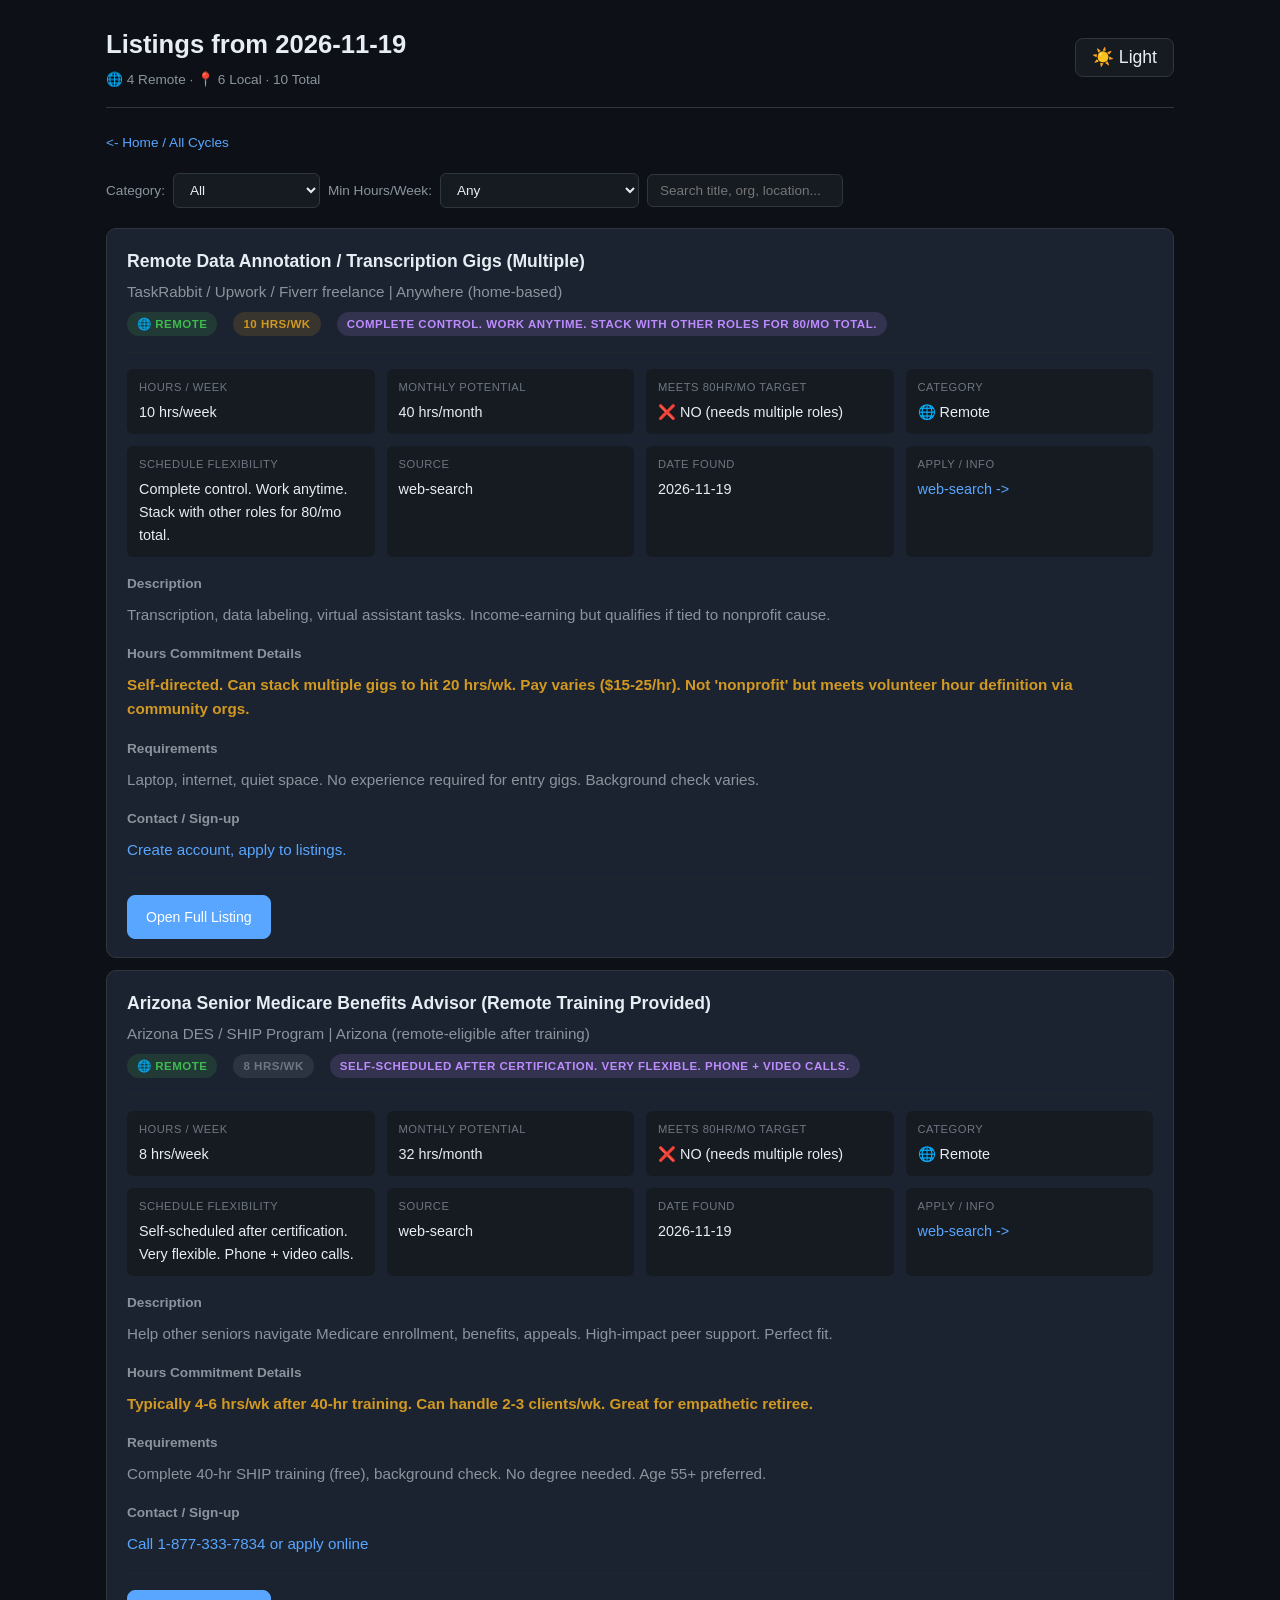
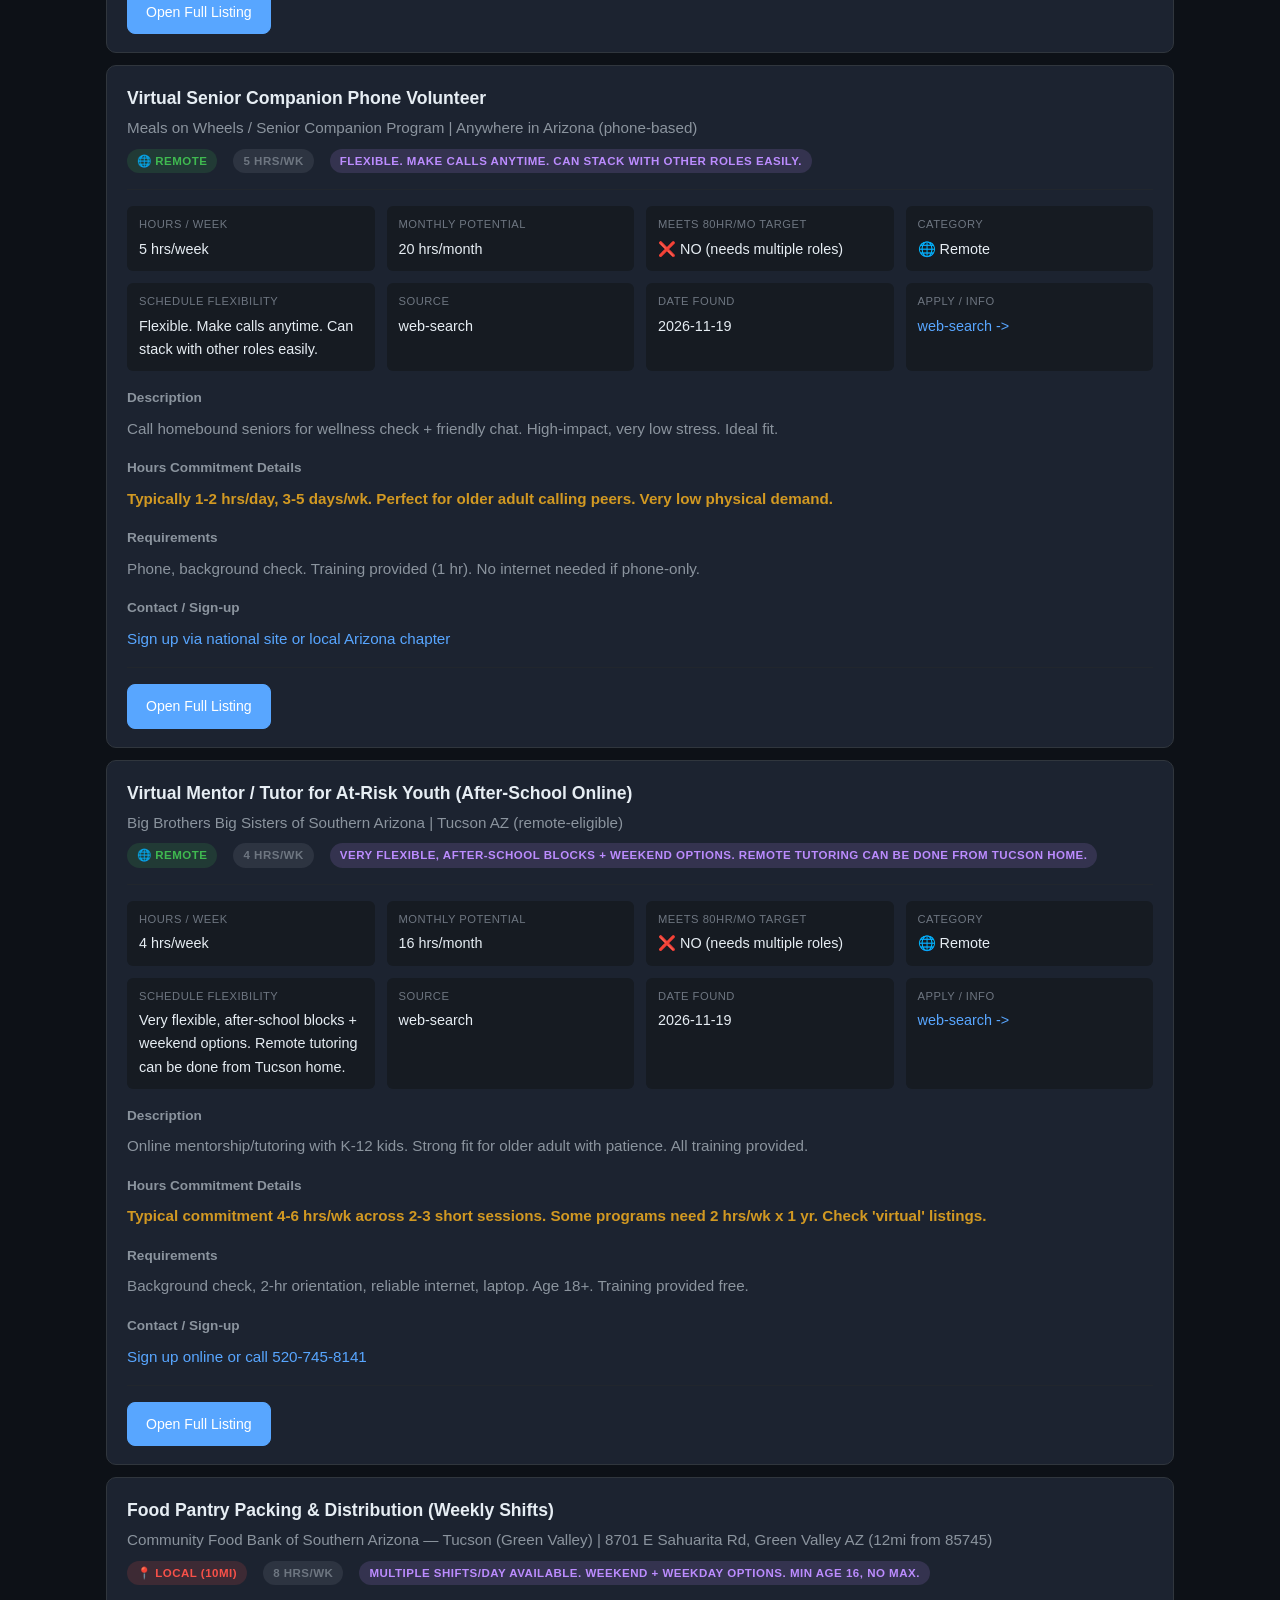
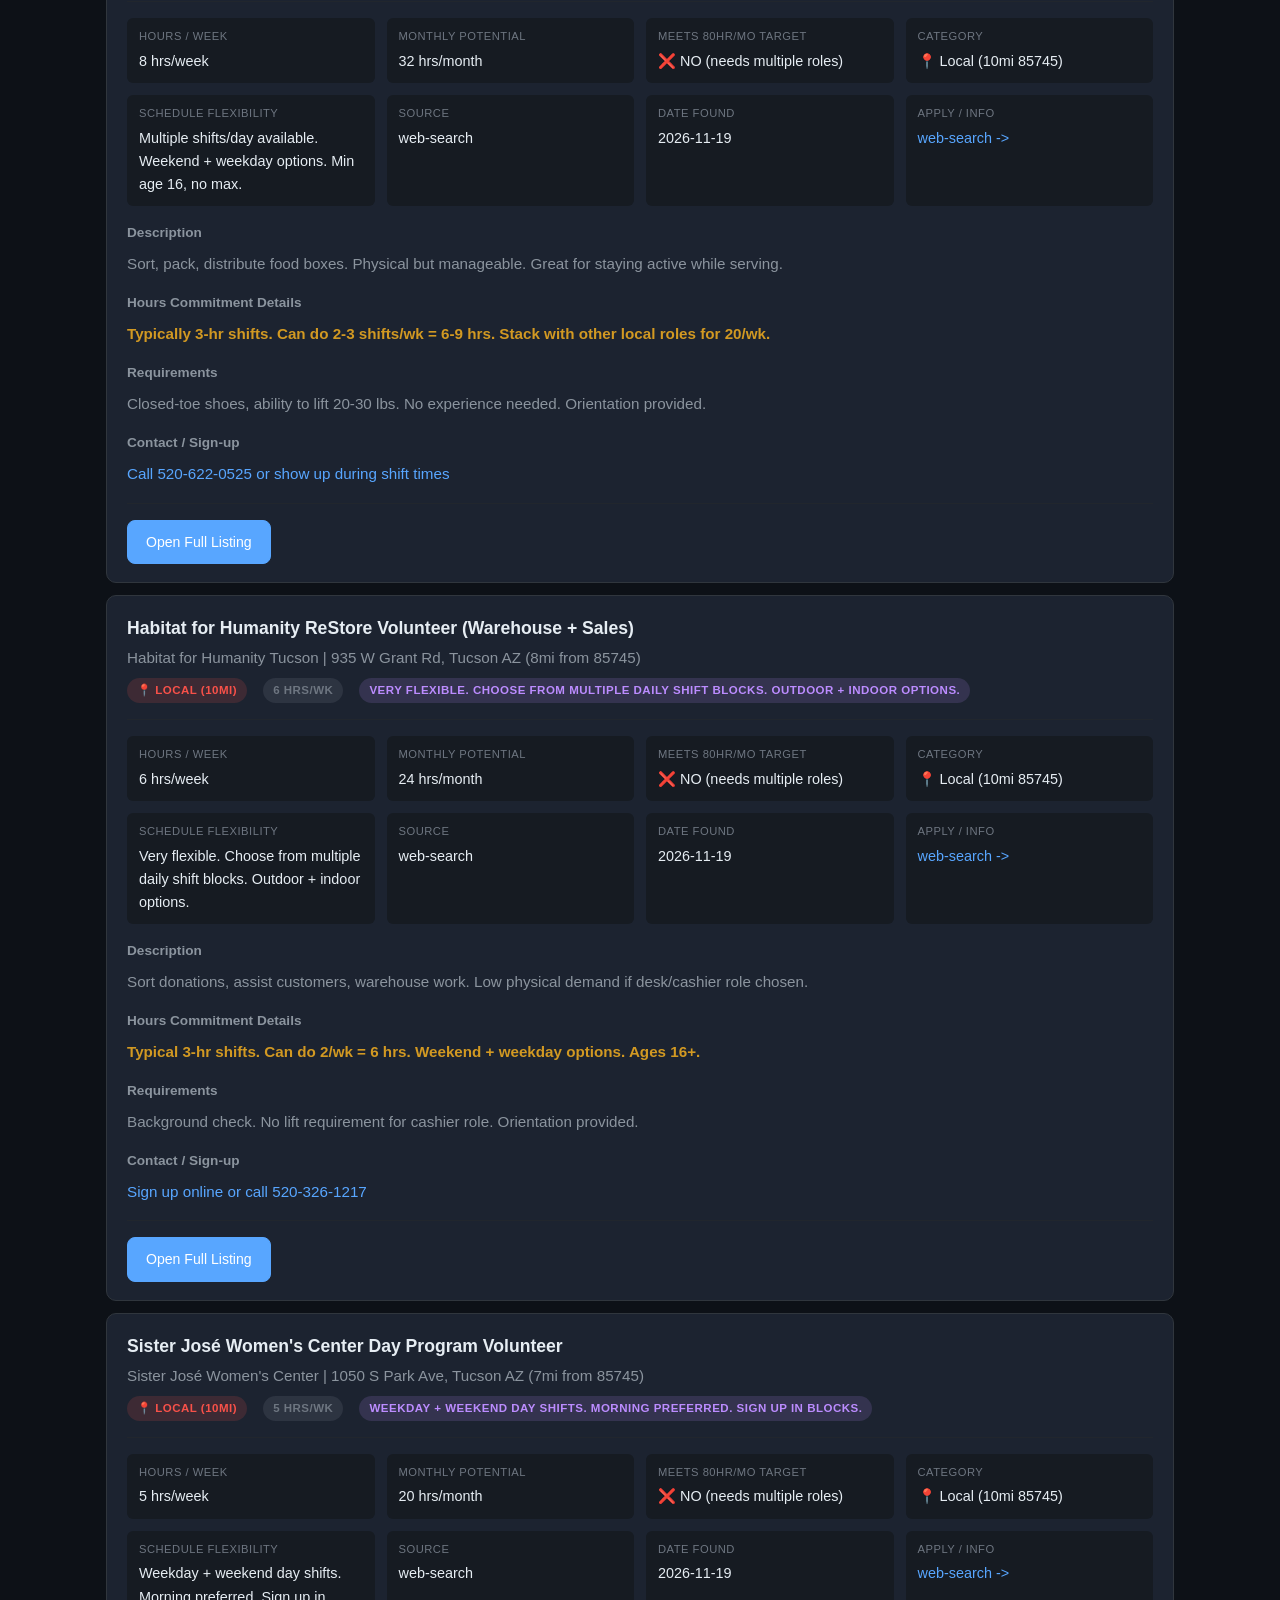
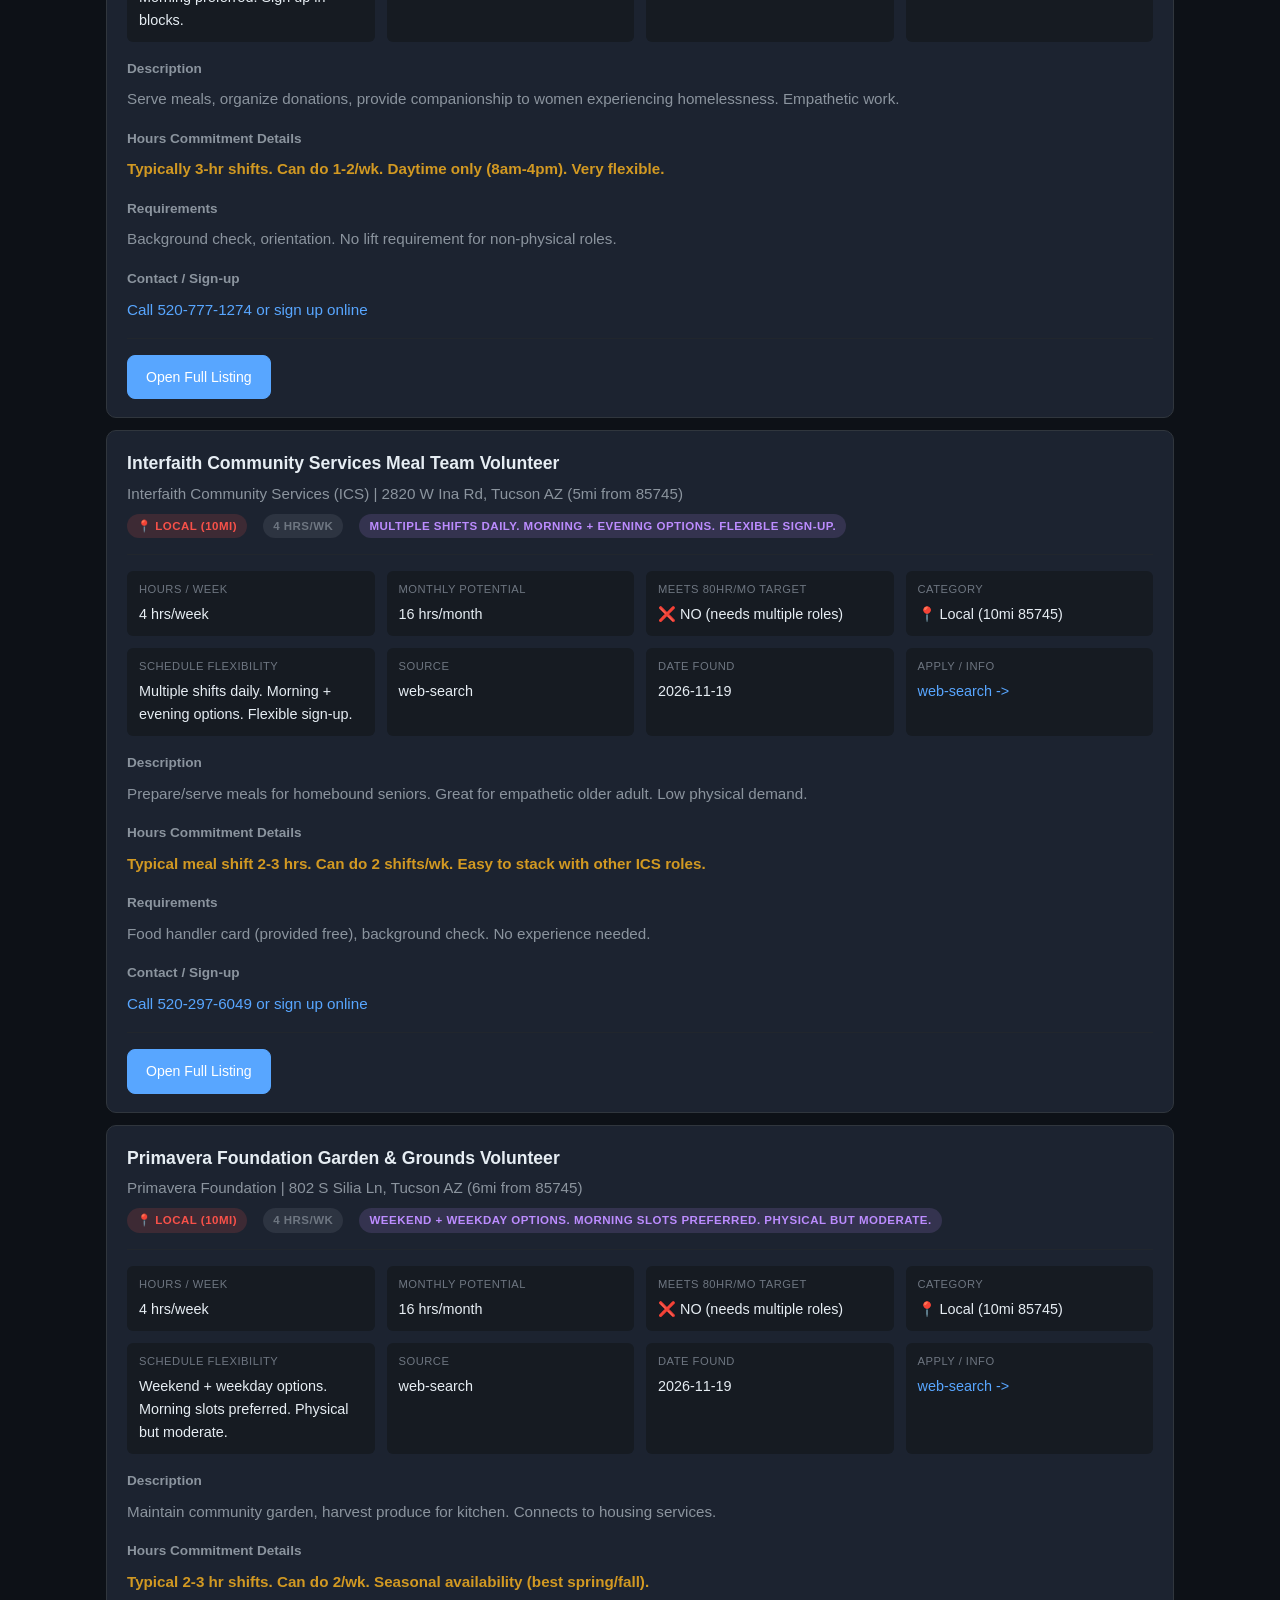
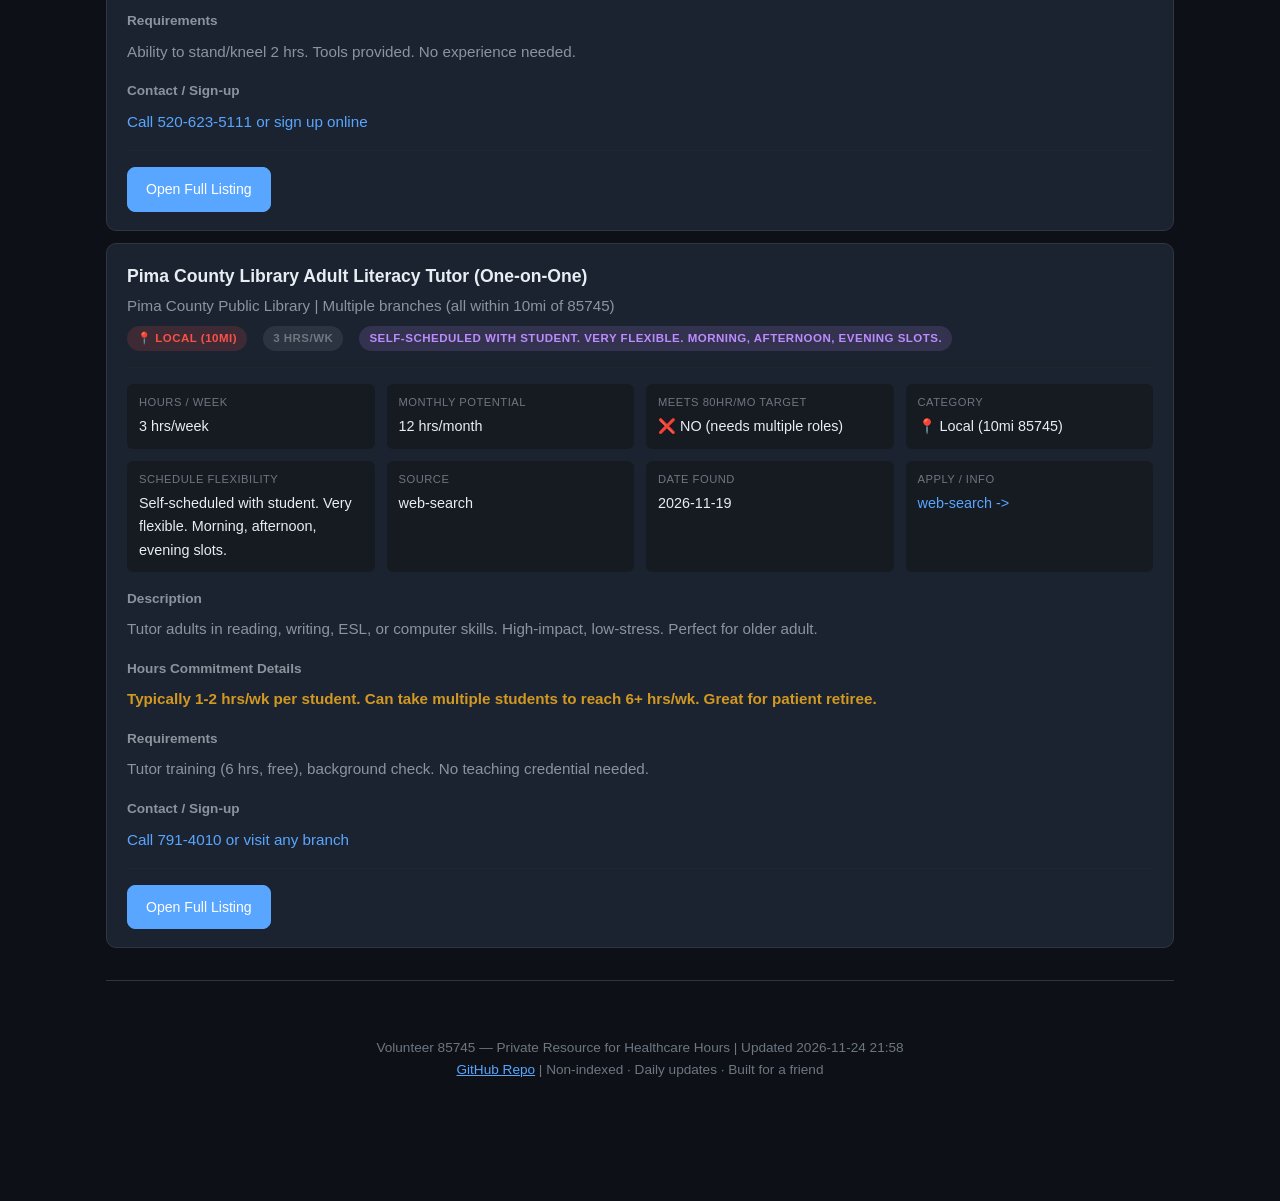
==== cycle-2026-11-19.html @ 62462968 "Site rebuild: auto-update 2026-11-24" ====
<!DOCTYPE html>
<html lang="en">
<head>
<meta charset="UTF-8">
<meta name="viewport" content="width=device-width, initial-scale=1.0">
<meta name="robots" content="noindex, nofollow">
<meta name="description" content="Volunteer opportunities near Tucson 85745 + Remote — 20hrs/week, 80hrs/month for healthcare">
<title>Volunteer Listings — 2026-11-19 — Volunteer 85745</title>
<link rel="icon" type="image/svg+xml" href="assets/favicon.svg">
<link rel="stylesheet" href="assets/style.css">
<script src="assets/main.js" defer></script>
</head>
<body>
<header>
  <div>
    <h1>Listings from 2026-11-19</h1>
    <div class="subtitle">🌐 4 Remote · 📍 6 Local · 10 Total</div>
  </div>
  <button class="theme-toggle" id="themeToggle">Light</button>
</header>

<div class="breadcrumb">
  <a href="index.html"><- Home / All Cycles</a>
</div>

<div class="filter-bar">
  <label>Category:</label>
  <select id="catFilter">
    <option value="all">All</option>
    <option value="remote">🌐 Remote Only</option>
    <option value="local">📍 Local Only</option>
  </select>
  <label>Min Hours/Week:</label>
  <select id="hoursFilter">
    <option value="0">Any</option>
    <option value="20">≥20 (Meets 80/mo target)</option>
    <option value="10">≥10</option>
    <option value="5">≥5</option>
  </select>
  <input type="text" id="searchFilter" placeholder="Search title, org, location...">
</div>
<div class="lead-list">

<div class="lead-card" data-category="remote" data-hours="10">
  <div class="lead-card-header">
    <div>
      <h3>Remote Data Annotation / Transcription Gigs (Multiple)</h3>
      <div class="company">TaskRabbit / Upwork / Fiverr freelance | Anywhere (home-based)</div>
      <div class="meta"><span class="badge badge-remote">🌐 REMOTE</span> <span class="badge badge-hours-mid">10 hrs/wk</span> <span class="badge badge-flex">Complete control. Work anytime. Stack with other roles for 80/mo total.</span></div>
    </div>
  </div>
  <div class="lead-details">
    <div class="lead-details-grid">
      <div class="lead-detail-item">
        <div class="label">Hours / Week</div>
        <div class="value">10 hrs/week</div>
      </div>
      <div class="lead-detail-item">
        <div class="label">Monthly Potential</div>
        <div class="value">40 hrs/month</div>
      </div>
      <div class="lead-detail-item">
        <div class="label">Meets 80hr/mo Target</div>
        <div class="value">❌ NO (needs multiple roles)</div>
      </div>
      <div class="lead-detail-item">
        <div class="label">Category</div>
        <div class="value">🌐 Remote</div>
      </div>
      <div class="lead-detail-item">
        <div class="label">Schedule Flexibility</div>
        <div class="value">Complete control. Work anytime. Stack with other roles for 80/mo total.</div>
      </div>
      <div class="lead-detail-item">
        <div class="label">Source</div>
        <div class="value">web-search</div>
      </div>
      <div class="lead-detail-item">
        <div class="label">Date Found</div>
        <div class="value">2026-11-19</div>
      </div>
      <div class="lead-detail-item">
        <div class="label">Apply / Info</div>
        <div class="value"><a href="https://www.upwork.com/nx/search/jobs/?q=transcription" target="_blank" rel="noopener noreferrer">web-search -></a></div>
      </div>
    </div>
    
    <div class="details-section"><div class="details-section-title">Description</div><p style="font-size:0.95rem;color:var(--text-secondary);">Transcription, data labeling, virtual assistant tasks. Income-earning but qualifies if tied to nonprofit cause.</p></div>
    <div class="details-section"><div class="details-section-title">Hours Commitment Details</div><p style="font-size:0.95rem;color:var(--yellow);font-weight:600;">Self-directed. Can stack multiple gigs to hit 20 hrs/wk. Pay varies ($15-25/hr). Not &#x27;nonprofit&#x27; but meets volunteer hour definition via community orgs.</p></div>
    <div class="details-section"><div class="details-section-title">Requirements</div><p style="font-size:0.95rem;color:var(--text-secondary);">Laptop, internet, quiet space. No experience required for entry gigs. Background check varies.</p></div>
    <div class="details-section"><div class="details-section-title">Contact / Sign-up</div><p style="font-size:0.95rem;color:var(--accent);">Create account, apply to listings.</p></div>
    
    <div class="action-bar">
      <a href="https://www.upwork.com/nx/search/jobs/?q=transcription" target="_blank" rel="noopener noreferrer" class="action-btn primary">Open Full Listing</a>
    </div>
  </div>
</div>

<div class="lead-card" data-category="remote" data-hours="8">
  <div class="lead-card-header">
    <div>
      <h3>Arizona Senior Medicare Benefits Advisor (Remote Training Provided)</h3>
      <div class="company">Arizona DES / SHIP Program | Arizona (remote-eligible after training)</div>
      <div class="meta"><span class="badge badge-remote">🌐 REMOTE</span> <span class="badge badge-hours-low">8 hrs/wk</span> <span class="badge badge-flex">Self-scheduled after certification. Very flexible. Phone + video calls.</span></div>
    </div>
  </div>
  <div class="lead-details">
    <div class="lead-details-grid">
      <div class="lead-detail-item">
        <div class="label">Hours / Week</div>
        <div class="value">8 hrs/week</div>
      </div>
      <div class="lead-detail-item">
        <div class="label">Monthly Potential</div>
        <div class="value">32 hrs/month</div>
      </div>
      <div class="lead-detail-item">
        <div class="label">Meets 80hr/mo Target</div>
        <div class="value">❌ NO (needs multiple roles)</div>
      </div>
      <div class="lead-detail-item">
        <div class="label">Category</div>
        <div class="value">🌐 Remote</div>
      </div>
      <div class="lead-detail-item">
        <div class="label">Schedule Flexibility</div>
        <div class="value">Self-scheduled after certification. Very flexible. Phone + video calls.</div>
      </div>
      <div class="lead-detail-item">
        <div class="label">Source</div>
        <div class="value">web-search</div>
      </div>
      <div class="lead-detail-item">
        <div class="label">Date Found</div>
        <div class="value">2026-11-19</div>
      </div>
      <div class="lead-detail-item">
        <div class="label">Apply / Info</div>
        <div class="value"><a href="https://des.az.gov/services/benefits/medicare" target="_blank" rel="noopener noreferrer">web-search -></a></div>
      </div>
    </div>
    
    <div class="details-section"><div class="details-section-title">Description</div><p style="font-size:0.95rem;color:var(--text-secondary);">Help other seniors navigate Medicare enrollment, benefits, appeals. High-impact peer support. Perfect fit.</p></div>
    <div class="details-section"><div class="details-section-title">Hours Commitment Details</div><p style="font-size:0.95rem;color:var(--yellow);font-weight:600;">Typically 4-6 hrs/wk after 40-hr training. Can handle 2-3 clients/wk. Great for empathetic retiree.</p></div>
    <div class="details-section"><div class="details-section-title">Requirements</div><p style="font-size:0.95rem;color:var(--text-secondary);">Complete 40-hr SHIP training (free), background check. No degree needed. Age 55+ preferred.</p></div>
    <div class="details-section"><div class="details-section-title">Contact / Sign-up</div><p style="font-size:0.95rem;color:var(--accent);">Call 1-877-333-7834 or apply online</p></div>
    
    <div class="action-bar">
      <a href="https://des.az.gov/services/benefits/medicare" target="_blank" rel="noopener noreferrer" class="action-btn primary">Open Full Listing</a>
    </div>
  </div>
</div>

<div class="lead-card" data-category="remote" data-hours="5">
  <div class="lead-card-header">
    <div>
      <h3>Virtual Senior Companion Phone Volunteer</h3>
      <div class="company">Meals on Wheels / Senior Companion Program | Anywhere in Arizona (phone-based)</div>
      <div class="meta"><span class="badge badge-remote">🌐 REMOTE</span> <span class="badge badge-hours-low">5 hrs/wk</span> <span class="badge badge-flex">Flexible. Make calls anytime. Can stack with other roles easily.</span></div>
    </div>
  </div>
  <div class="lead-details">
    <div class="lead-details-grid">
      <div class="lead-detail-item">
        <div class="label">Hours / Week</div>
        <div class="value">5 hrs/week</div>
      </div>
      <div class="lead-detail-item">
        <div class="label">Monthly Potential</div>
        <div class="value">20 hrs/month</div>
      </div>
      <div class="lead-detail-item">
        <div class="label">Meets 80hr/mo Target</div>
        <div class="value">❌ NO (needs multiple roles)</div>
      </div>
      <div class="lead-detail-item">
        <div class="label">Category</div>
        <div class="value">🌐 Remote</div>
      </div>
      <div class="lead-detail-item">
        <div class="label">Schedule Flexibility</div>
        <div class="value">Flexible. Make calls anytime. Can stack with other roles easily.</div>
      </div>
      <div class="lead-detail-item">
        <div class="label">Source</div>
        <div class="value">web-search</div>
      </div>
      <div class="lead-detail-item">
        <div class="label">Date Found</div>
        <div class="value">2026-11-19</div>
      </div>
      <div class="lead-detail-item">
        <div class="label">Apply / Info</div>
        <div class="value"><a href="https://www.mealsonwheelsamerica.org/volunteer" target="_blank" rel="noopener noreferrer">web-search -></a></div>
      </div>
    </div>
    
    <div class="details-section"><div class="details-section-title">Description</div><p style="font-size:0.95rem;color:var(--text-secondary);">Call homebound seniors for wellness check + friendly chat. High-impact, very low stress. Ideal fit.</p></div>
    <div class="details-section"><div class="details-section-title">Hours Commitment Details</div><p style="font-size:0.95rem;color:var(--yellow);font-weight:600;">Typically 1-2 hrs/day, 3-5 days/wk. Perfect for older adult calling peers. Very low physical demand.</p></div>
    <div class="details-section"><div class="details-section-title">Requirements</div><p style="font-size:0.95rem;color:var(--text-secondary);">Phone, background check. Training provided (1 hr). No internet needed if phone-only.</p></div>
    <div class="details-section"><div class="details-section-title">Contact / Sign-up</div><p style="font-size:0.95rem;color:var(--accent);">Sign up via national site or local Arizona chapter</p></div>
    
    <div class="action-bar">
      <a href="https://www.mealsonwheelsamerica.org/volunteer" target="_blank" rel="noopener noreferrer" class="action-btn primary">Open Full Listing</a>
    </div>
  </div>
</div>

<div class="lead-card" data-category="remote" data-hours="4">
  <div class="lead-card-header">
    <div>
      <h3>Virtual Mentor / Tutor for At-Risk Youth (After-School Online)</h3>
      <div class="company">Big Brothers Big Sisters of Southern Arizona | Tucson AZ (remote-eligible)</div>
      <div class="meta"><span class="badge badge-remote">🌐 REMOTE</span> <span class="badge badge-hours-low">4 hrs/wk</span> <span class="badge badge-flex">Very flexible, after-school blocks + weekend options. Remote tutoring can be done from Tucson home.</span></div>
    </div>
  </div>
  <div class="lead-details">
    <div class="lead-details-grid">
      <div class="lead-detail-item">
        <div class="label">Hours / Week</div>
        <div class="value">4 hrs/week</div>
      </div>
      <div class="lead-detail-item">
        <div class="label">Monthly Potential</div>
        <div class="value">16 hrs/month</div>
      </div>
      <div class="lead-detail-item">
        <div class="label">Meets 80hr/mo Target</div>
        <div class="value">❌ NO (needs multiple roles)</div>
      </div>
      <div class="lead-detail-item">
        <div class="label">Category</div>
        <div class="value">🌐 Remote</div>
      </div>
      <div class="lead-detail-item">
        <div class="label">Schedule Flexibility</div>
        <div class="value">Very flexible, after-school blocks + weekend options. Remote tutoring can be done from Tucson home.</div>
      </div>
      <div class="lead-detail-item">
        <div class="label">Source</div>
        <div class="value">web-search</div>
      </div>
      <div class="lead-detail-item">
        <div class="label">Date Found</div>
        <div class="value">2026-11-19</div>
      </div>
      <div class="lead-detail-item">
        <div class="label">Apply / Info</div>
        <div class="value"><a href="https://www.bbbsaz.org/volunteer" target="_blank" rel="noopener noreferrer">web-search -></a></div>
      </div>
    </div>
    
    <div class="details-section"><div class="details-section-title">Description</div><p style="font-size:0.95rem;color:var(--text-secondary);">Online mentorship/tutoring with K-12 kids. Strong fit for older adult with patience. All training provided.</p></div>
    <div class="details-section"><div class="details-section-title">Hours Commitment Details</div><p style="font-size:0.95rem;color:var(--yellow);font-weight:600;">Typical commitment 4-6 hrs/wk across 2-3 short sessions. Some programs need 2 hrs/wk x 1 yr. Check &#x27;virtual&#x27; listings.</p></div>
    <div class="details-section"><div class="details-section-title">Requirements</div><p style="font-size:0.95rem;color:var(--text-secondary);">Background check, 2-hr orientation, reliable internet, laptop. Age 18+. Training provided free.</p></div>
    <div class="details-section"><div class="details-section-title">Contact / Sign-up</div><p style="font-size:0.95rem;color:var(--accent);">Sign up online or call 520-745-8141</p></div>
    
    <div class="action-bar">
      <a href="https://www.bbbsaz.org/volunteer" target="_blank" rel="noopener noreferrer" class="action-btn primary">Open Full Listing</a>
    </div>
  </div>
</div>

<div class="lead-card" data-category="local" data-hours="8">
  <div class="lead-card-header">
    <div>
      <h3>Food Pantry Packing &amp; Distribution (Weekly Shifts)</h3>
      <div class="company">Community Food Bank of Southern Arizona — Tucson (Green Valley) | 8701 E Sahuarita Rd, Green Valley AZ (12mi from 85745)</div>
      <div class="meta"><span class="badge badge-local">📍 LOCAL (10mi)</span> <span class="badge badge-hours-low">8 hrs/wk</span> <span class="badge badge-flex">Multiple shifts/day available. Weekend + weekday options. Min age 16, no max.</span></div>
    </div>
  </div>
  <div class="lead-details">
    <div class="lead-details-grid">
      <div class="lead-detail-item">
        <div class="label">Hours / Week</div>
        <div class="value">8 hrs/week</div>
      </div>
      <div class="lead-detail-item">
        <div class="label">Monthly Potential</div>
        <div class="value">32 hrs/month</div>
      </div>
      <div class="lead-detail-item">
        <div class="label">Meets 80hr/mo Target</div>
        <div class="value">❌ NO (needs multiple roles)</div>
      </div>
      <div class="lead-detail-item">
        <div class="label">Category</div>
        <div class="value">📍 Local (10mi 85745)</div>
      </div>
      <div class="lead-detail-item">
        <div class="label">Schedule Flexibility</div>
        <div class="value">Multiple shifts/day available. Weekend + weekday options. Min age 16, no max.</div>
      </div>
      <div class="lead-detail-item">
        <div class="label">Source</div>
        <div class="value">web-search</div>
      </div>
      <div class="lead-detail-item">
        <div class="label">Date Found</div>
        <div class="value">2026-11-19</div>
      </div>
      <div class="lead-detail-item">
        <div class="label">Apply / Info</div>
        <div class="value"><a href="https://www.communityfoodbank.org/get-involved/volunteer" target="_blank" rel="noopener noreferrer">web-search -></a></div>
      </div>
    </div>
    
    <div class="details-section"><div class="details-section-title">Description</div><p style="font-size:0.95rem;color:var(--text-secondary);">Sort, pack, distribute food boxes. Physical but manageable. Great for staying active while serving.</p></div>
    <div class="details-section"><div class="details-section-title">Hours Commitment Details</div><p style="font-size:0.95rem;color:var(--yellow);font-weight:600;">Typically 3-hr shifts. Can do 2-3 shifts/wk = 6-9 hrs. Stack with other local roles for 20/wk.</p></div>
    <div class="details-section"><div class="details-section-title">Requirements</div><p style="font-size:0.95rem;color:var(--text-secondary);">Closed-toe shoes, ability to lift 20-30 lbs. No experience needed. Orientation provided.</p></div>
    <div class="details-section"><div class="details-section-title">Contact / Sign-up</div><p style="font-size:0.95rem;color:var(--accent);">Call 520-622-0525 or show up during shift times</p></div>
    
    <div class="action-bar">
      <a href="https://www.communityfoodbank.org/get-involved/volunteer" target="_blank" rel="noopener noreferrer" class="action-btn primary">Open Full Listing</a>
    </div>
  </div>
</div>

<div class="lead-card" data-category="local" data-hours="6">
  <div class="lead-card-header">
    <div>
      <h3>Habitat for Humanity ReStore Volunteer (Warehouse + Sales)</h3>
      <div class="company">Habitat for Humanity Tucson | 935 W Grant Rd, Tucson AZ (8mi from 85745)</div>
      <div class="meta"><span class="badge badge-local">📍 LOCAL (10mi)</span> <span class="badge badge-hours-low">6 hrs/wk</span> <span class="badge badge-flex">Very flexible. Choose from multiple daily shift blocks. Outdoor + indoor options.</span></div>
    </div>
  </div>
  <div class="lead-details">
    <div class="lead-details-grid">
      <div class="lead-detail-item">
        <div class="label">Hours / Week</div>
        <div class="value">6 hrs/week</div>
      </div>
      <div class="lead-detail-item">
        <div class="label">Monthly Potential</div>
        <div class="value">24 hrs/month</div>
      </div>
      <div class="lead-detail-item">
        <div class="label">Meets 80hr/mo Target</div>
        <div class="value">❌ NO (needs multiple roles)</div>
      </div>
      <div class="lead-detail-item">
        <div class="label">Category</div>
        <div class="value">📍 Local (10mi 85745)</div>
      </div>
      <div class="lead-detail-item">
        <div class="label">Schedule Flexibility</div>
        <div class="value">Very flexible. Choose from multiple daily shift blocks. Outdoor + indoor options.</div>
      </div>
      <div class="lead-detail-item">
        <div class="label">Source</div>
        <div class="value">web-search</div>
      </div>
      <div class="lead-detail-item">
        <div class="label">Date Found</div>
        <div class="value">2026-11-19</div>
      </div>
      <div class="lead-detail-item">
        <div class="label">Apply / Info</div>
        <div class="value"><a href="https://habitattucson.org/volunteer" target="_blank" rel="noopener noreferrer">web-search -></a></div>
      </div>
    </div>
    
    <div class="details-section"><div class="details-section-title">Description</div><p style="font-size:0.95rem;color:var(--text-secondary);">Sort donations, assist customers, warehouse work. Low physical demand if desk/cashier role chosen.</p></div>
    <div class="details-section"><div class="details-section-title">Hours Commitment Details</div><p style="font-size:0.95rem;color:var(--yellow);font-weight:600;">Typical 3-hr shifts. Can do 2/wk = 6 hrs. Weekend + weekday options. Ages 16+.</p></div>
    <div class="details-section"><div class="details-section-title">Requirements</div><p style="font-size:0.95rem;color:var(--text-secondary);">Background check. No lift requirement for cashier role. Orientation provided.</p></div>
    <div class="details-section"><div class="details-section-title">Contact / Sign-up</div><p style="font-size:0.95rem;color:var(--accent);">Sign up online or call 520-326-1217</p></div>
    
    <div class="action-bar">
      <a href="https://habitattucson.org/volunteer" target="_blank" rel="noopener noreferrer" class="action-btn primary">Open Full Listing</a>
    </div>
  </div>
</div>

<div class="lead-card" data-category="local" data-hours="5">
  <div class="lead-card-header">
    <div>
      <h3>Sister José Women&#x27;s Center Day Program Volunteer</h3>
      <div class="company">Sister José Women&#x27;s Center | 1050 S Park Ave, Tucson AZ (7mi from 85745)</div>
      <div class="meta"><span class="badge badge-local">📍 LOCAL (10mi)</span> <span class="badge badge-hours-low">5 hrs/wk</span> <span class="badge badge-flex">Weekday + weekend day shifts. Morning preferred. Sign up in blocks.</span></div>
    </div>
  </div>
  <div class="lead-details">
    <div class="lead-details-grid">
      <div class="lead-detail-item">
        <div class="label">Hours / Week</div>
        <div class="value">5 hrs/week</div>
      </div>
      <div class="lead-detail-item">
        <div class="label">Monthly Potential</div>
        <div class="value">20 hrs/month</div>
      </div>
      <div class="lead-detail-item">
        <div class="label">Meets 80hr/mo Target</div>
        <div class="value">❌ NO (needs multiple roles)</div>
      </div>
      <div class="lead-detail-item">
        <div class="label">Category</div>
        <div class="value">📍 Local (10mi 85745)</div>
      </div>
      <div class="lead-detail-item">
        <div class="label">Schedule Flexibility</div>
        <div class="value">Weekday + weekend day shifts. Morning preferred. Sign up in blocks.</div>
      </div>
      <div class="lead-detail-item">
        <div class="label">Source</div>
        <div class="value">web-search</div>
      </div>
      <div class="lead-detail-item">
        <div class="label">Date Found</div>
        <div class="value">2026-11-19</div>
      </div>
      <div class="lead-detail-item">
        <div class="label">Apply / Info</div>
        <div class="value"><a href="https://sisterjose.org/volunteer" target="_blank" rel="noopener noreferrer">web-search -></a></div>
      </div>
    </div>
    
    <div class="details-section"><div class="details-section-title">Description</div><p style="font-size:0.95rem;color:var(--text-secondary);">Serve meals, organize donations, provide companionship to women experiencing homelessness. Empathetic work.</p></div>
    <div class="details-section"><div class="details-section-title">Hours Commitment Details</div><p style="font-size:0.95rem;color:var(--yellow);font-weight:600;">Typically 3-hr shifts. Can do 1-2/wk. Daytime only (8am-4pm). Very flexible.</p></div>
    <div class="details-section"><div class="details-section-title">Requirements</div><p style="font-size:0.95rem;color:var(--text-secondary);">Background check, orientation. No lift requirement for non-physical roles.</p></div>
    <div class="details-section"><div class="details-section-title">Contact / Sign-up</div><p style="font-size:0.95rem;color:var(--accent);">Call 520-777-1274 or sign up online</p></div>
    
    <div class="action-bar">
      <a href="https://sisterjose.org/volunteer" target="_blank" rel="noopener noreferrer" class="action-btn primary">Open Full Listing</a>
    </div>
  </div>
</div>

<div class="lead-card" data-category="local" data-hours="4">
  <div class="lead-card-header">
    <div>
      <h3>Interfaith Community Services Meal Team Volunteer</h3>
      <div class="company">Interfaith Community Services (ICS) | 2820 W Ina Rd, Tucson AZ (5mi from 85745)</div>
      <div class="meta"><span class="badge badge-local">📍 LOCAL (10mi)</span> <span class="badge badge-hours-low">4 hrs/wk</span> <span class="badge badge-flex">Multiple shifts daily. Morning + evening options. Flexible sign-up.</span></div>
    </div>
  </div>
  <div class="lead-details">
    <div class="lead-details-grid">
      <div class="lead-detail-item">
        <div class="label">Hours / Week</div>
        <div class="value">4 hrs/week</div>
      </div>
      <div class="lead-detail-item">
        <div class="label">Monthly Potential</div>
        <div class="value">16 hrs/month</div>
      </div>
      <div class="lead-detail-item">
        <div class="label">Meets 80hr/mo Target</div>
        <div class="value">❌ NO (needs multiple roles)</div>
      </div>
      <div class="lead-detail-item">
        <div class="label">Category</div>
        <div class="value">📍 Local (10mi 85745)</div>
      </div>
      <div class="lead-detail-item">
        <div class="label">Schedule Flexibility</div>
        <div class="value">Multiple shifts daily. Morning + evening options. Flexible sign-up.</div>
      </div>
      <div class="lead-detail-item">
        <div class="label">Source</div>
        <div class="value">web-search</div>
      </div>
      <div class="lead-detail-item">
        <div class="label">Date Found</div>
        <div class="value">2026-11-19</div>
      </div>
      <div class="lead-detail-item">
        <div class="label">Apply / Info</div>
        <div class="value"><a href="https://www.icsaz.org/volunteer" target="_blank" rel="noopener noreferrer">web-search -></a></div>
      </div>
    </div>
    
    <div class="details-section"><div class="details-section-title">Description</div><p style="font-size:0.95rem;color:var(--text-secondary);">Prepare/serve meals for homebound seniors. Great for empathetic older adult. Low physical demand.</p></div>
    <div class="details-section"><div class="details-section-title">Hours Commitment Details</div><p style="font-size:0.95rem;color:var(--yellow);font-weight:600;">Typical meal shift 2-3 hrs. Can do 2 shifts/wk. Easy to stack with other ICS roles.</p></div>
    <div class="details-section"><div class="details-section-title">Requirements</div><p style="font-size:0.95rem;color:var(--text-secondary);">Food handler card (provided free), background check. No experience needed.</p></div>
    <div class="details-section"><div class="details-section-title">Contact / Sign-up</div><p style="font-size:0.95rem;color:var(--accent);">Call 520-297-6049 or sign up online</p></div>
    
    <div class="action-bar">
      <a href="https://www.icsaz.org/volunteer" target="_blank" rel="noopener noreferrer" class="action-btn primary">Open Full Listing</a>
    </div>
  </div>
</div>

<div class="lead-card" data-category="local" data-hours="4">
  <div class="lead-card-header">
    <div>
      <h3>Primavera Foundation Garden &amp; Grounds Volunteer</h3>
      <div class="company">Primavera Foundation | 802 S Silia Ln, Tucson AZ (6mi from 85745)</div>
      <div class="meta"><span class="badge badge-local">📍 LOCAL (10mi)</span> <span class="badge badge-hours-low">4 hrs/wk</span> <span class="badge badge-flex">Weekend + weekday options. Morning slots preferred. Physical but moderate.</span></div>
    </div>
  </div>
  <div class="lead-details">
    <div class="lead-details-grid">
      <div class="lead-detail-item">
        <div class="label">Hours / Week</div>
        <div class="value">4 hrs/week</div>
      </div>
      <div class="lead-detail-item">
        <div class="label">Monthly Potential</div>
        <div class="value">16 hrs/month</div>
      </div>
      <div class="lead-detail-item">
        <div class="label">Meets 80hr/mo Target</div>
        <div class="value">❌ NO (needs multiple roles)</div>
      </div>
      <div class="lead-detail-item">
        <div class="label">Category</div>
        <div class="value">📍 Local (10mi 85745)</div>
      </div>
      <div class="lead-detail-item">
        <div class="label">Schedule Flexibility</div>
        <div class="value">Weekend + weekday options. Morning slots preferred. Physical but moderate.</div>
      </div>
      <div class="lead-detail-item">
        <div class="label">Source</div>
        <div class="value">web-search</div>
      </div>
      <div class="lead-detail-item">
        <div class="label">Date Found</div>
        <div class="value">2026-11-19</div>
      </div>
      <div class="lead-detail-item">
        <div class="label">Apply / Info</div>
        <div class="value"><a href="https://primavera.org/volunteer" target="_blank" rel="noopener noreferrer">web-search -></a></div>
      </div>
    </div>
    
    <div class="details-section"><div class="details-section-title">Description</div><p style="font-size:0.95rem;color:var(--text-secondary);">Maintain community garden, harvest produce for kitchen. Connects to housing services.</p></div>
    <div class="details-section"><div class="details-section-title">Hours Commitment Details</div><p style="font-size:0.95rem;color:var(--yellow);font-weight:600;">Typical 2-3 hr shifts. Can do 2/wk. Seasonal availability (best spring/fall).</p></div>
    <div class="details-section"><div class="details-section-title">Requirements</div><p style="font-size:0.95rem;color:var(--text-secondary);">Ability to stand/kneel 2 hrs. Tools provided. No experience needed.</p></div>
    <div class="details-section"><div class="details-section-title">Contact / Sign-up</div><p style="font-size:0.95rem;color:var(--accent);">Call 520-623-5111 or sign up online</p></div>
    
    <div class="action-bar">
      <a href="https://primavera.org/volunteer" target="_blank" rel="noopener noreferrer" class="action-btn primary">Open Full Listing</a>
    </div>
  </div>
</div>

<div class="lead-card" data-category="local" data-hours="3">
  <div class="lead-card-header">
    <div>
      <h3>Pima County Library Adult Literacy Tutor (One-on-One)</h3>
      <div class="company">Pima County Public Library | Multiple branches (all within 10mi of 85745)</div>
      <div class="meta"><span class="badge badge-local">📍 LOCAL (10mi)</span> <span class="badge badge-hours-low">3 hrs/wk</span> <span class="badge badge-flex">Self-scheduled with student. Very flexible. Morning, afternoon, evening slots.</span></div>
    </div>
  </div>
  <div class="lead-details">
    <div class="lead-details-grid">
      <div class="lead-detail-item">
        <div class="label">Hours / Week</div>
        <div class="value">3 hrs/week</div>
      </div>
      <div class="lead-detail-item">
        <div class="label">Monthly Potential</div>
        <div class="value">12 hrs/month</div>
      </div>
      <div class="lead-detail-item">
        <div class="label">Meets 80hr/mo Target</div>
        <div class="value">❌ NO (needs multiple roles)</div>
      </div>
      <div class="lead-detail-item">
        <div class="label">Category</div>
        <div class="value">📍 Local (10mi 85745)</div>
      </div>
      <div class="lead-detail-item">
        <div class="label">Schedule Flexibility</div>
        <div class="value">Self-scheduled with student. Very flexible. Morning, afternoon, evening slots.</div>
      </div>
      <div class="lead-detail-item">
        <div class="label">Source</div>
        <div class="value">web-search</div>
      </div>
      <div class="lead-detail-item">
        <div class="label">Date Found</div>
        <div class="value">2026-11-19</div>
      </div>
      <div class="lead-detail-item">
        <div class="label">Apply / Info</div>
        <div class="value"><a href="https://www.library.pima.gov/volunteer" target="_blank" rel="noopener noreferrer">web-search -></a></div>
      </div>
    </div>
    
    <div class="details-section"><div class="details-section-title">Description</div><p style="font-size:0.95rem;color:var(--text-secondary);">Tutor adults in reading, writing, ESL, or computer skills. High-impact, low-stress. Perfect for older adult.</p></div>
    <div class="details-section"><div class="details-section-title">Hours Commitment Details</div><p style="font-size:0.95rem;color:var(--yellow);font-weight:600;">Typically 1-2 hrs/wk per student. Can take multiple students to reach 6+ hrs/wk. Great for patient retiree.</p></div>
    <div class="details-section"><div class="details-section-title">Requirements</div><p style="font-size:0.95rem;color:var(--text-secondary);">Tutor training (6 hrs, free), background check. No teaching credential needed.</p></div>
    <div class="details-section"><div class="details-section-title">Contact / Sign-up</div><p style="font-size:0.95rem;color:var(--accent);">Call 791-4010 or visit any branch</p></div>
    
    <div class="action-bar">
      <a href="https://www.library.pima.gov/volunteer" target="_blank" rel="noopener noreferrer" class="action-btn primary">Open Full Listing</a>
    </div>
  </div>
</div>
</div>

<button id="backToTop" aria-label="Back to top">^</button>
<footer>
  <p style="text-align: center; color: var(--text-muted); font-size: 0.85rem; padding: 24px;">
    Volunteer 85745 — Private Resource for Healthcare Hours | Updated 2026-11-24 21:58
    <br>
    <a href="https://github.com/djphamdev/volunteer85745" style="color: var(--accent);" target="_blank">GitHub Repo</a>
    | Non-indexed · Daily updates · Built for a friend
  </p>
</footer>
</body>
</html>
---- assets/style.css ----
/* AYA Search Job Hunt - Clean Theme System */
/* Dark mode is DEFAULT, light mode via [data-theme="light"] */

:root {
  /* Dark mode (default) */
  --bg-primary: #0d1117;
  --bg-secondary: #161b22;
  --bg-card: #1c2330;
  --bg-hover: #21262d;
  --bg-badge-medi: #1a3a2e;
  --bg-badge-low: #2a2515;
  --bg-badge-high: #1a2540;
  --text-primary: #e6edf3;
  --text-secondary: #8b949e;
  --text-muted: #6e7681;
  --accent: #58a6ff;
  --accent-hover: #79b8ff;
  --accent-dim: #1f6feb;
  --border: #30363d;
  --border-light: #21262d;
  --green: #3fb950;
  --yellow: #d29922;
  --red: #f85149;
  --purple: #bc8cff;
  --shadow: 0 2px 8px rgba(0,0,0,0.3);
  --shadow-lg: 0 8px 24px rgba(0,0,0,0.4);
}

[data-theme="light"] {
  --bg-primary: #ffffff;
  --bg-secondary: #f6f8fa;
  --bg-card: #ffffff;
  --bg-hover: #f0f2f4;
  --bg-badge-medi: #d4fad4;
  --bg-badge-low: #fff3cd;
  --bg-badge-high: #d4e4ff;
  --text-primary: #1f2328;
  --text-secondary: #59636e;
  --text-muted: #818b98;
  --accent: #0969da;
  --accent-hover: #0550ae;
  --accent-dim: #ddf4ff;
  --border: #d0d7de;
  --border-light: #e8ecf0;
  --green: #1a7f37;
  --yellow: #9a6700;
  --red: #cf222e;
  --purple: #8250df;
  --shadow: 0 2px 8px rgba(0,0,0,0.08);
  --shadow-lg: 0 8px 24px rgba(0,0,0,0.12);
}

* {
  box-sizing: border-box;
  margin: 0;
  padding: 0;
}

html {
  scroll-behavior: smooth;
}

body {
  font-family: -apple-system, BlinkMacSystemFont, "Segoe UI", Helvetica, Arial, sans-serif, "Apple Color Emoji";
  background: var(--bg-primary);
  color: var(--text-primary);
  line-height: 1.6;
  transition: background-color 0.3s ease, color 0.3s ease;
  max-width: 1100px;
  margin: 0 auto;
  padding: 0 16px 80px;
}

/* ===== Header ===== */
header {
  padding: 24px 0 16px;
  border-bottom: 1px solid var(--border);
  margin-bottom: 24px;
  display: flex;
  justify-content: space-between;
  align-items: center;
  flex-wrap: wrap;
  gap: 12px;
}

header h1 {
  font-size: 1.6rem;
  font-weight: 600;
}

header .subtitle {
  color: var(--text-secondary);
  font-size: 0.85rem;
  margin-top: 4px;
}

/* ===== Theme Toggle ===== */
.theme-toggle {
  background: var(--bg-secondary);
  border: 1px solid var(--border);
  border-radius: 8px;
  padding: 8px 16px;
  cursor: pointer;
  font-size: 1.1rem;
  color: var(--text-primary);
  transition: all 0.2s ease;
  white-space: nowrap;
}
.theme-toggle:hover {
  border-color: var(--accent);
  background: var(--bg-hover);
}

/* ===== Summary Stats ===== */
.stats-bar {
  display: flex;
  gap: 12px;
  flex-wrap: wrap;
  margin-bottom: 24px;
}
.stat-card {
  background: var(--bg-card);
  border: 1px solid var(--border);
  border-radius: 10px;
  padding: 14px 20px;
  text-align: center;
  flex: 1;
  min-width: 120px;
}
.stat-card .num {
  font-size: 1.8rem;
  font-weight: 700;
  color: var(--accent);
}
.stat-card .label {
  font-size: 0.75rem;
  color: var(--text-secondary);
  text-transform: uppercase;
  letter-spacing: 0.5px;
}
.stat-card .num.high { color: var(--green); }
.stat-card .num.medium { color: var(--yellow); }
.stat-card .num.low { color: var(--text-muted); }

/* ===== Filter Bar ===== */
.filter-bar {
  display: flex;
  gap: 8px;
  flex-wrap: wrap;
  margin-bottom: 20px;
  align-items: center;
}
.filter-bar label {
  font-size: 0.85rem;
  color: var(--text-secondary);
}
.filter-bar select, .filter-bar input {
  background: var(--bg-secondary);
  border: 1px solid var(--border);
  border-radius: 6px;
  padding: 8px 12px;
  color: var(--text-primary);
  font-size: 0.85rem;
  outline: none;
}
.filter-bar select:focus, .filter-bar input:focus {
  border-color: var(--accent);
}

/* ===== Lead Cards (Cycle list on index) ===== */
.lead-list {
  display: flex;
  flex-direction: column;
  gap: 12px;
}

.lead-card {
  background: var(--bg-card);
  border: 1px solid var(--border);
  border-radius: 10px;
  padding: 18px 20px;
  transition: border-color 0.2s ease, box-shadow 0.2s ease;
  cursor: default;
}
.lead-card:hover {
  border-color: var(--accent);
  box-shadow: var(--shadow);
}

/* Cycle list cards - styled as buttons with good contrast */
.cycle-card {
  display: inline-flex;
  align-items: center;
  gap: 16px;
  padding: 14px 20px;
  background: var(--bg-secondary);
  border: 1px solid var(--border);
  border-radius: 8px;
  text-decoration: none;
  color: var(--text-primary);
  font-size: 0.95rem;
  font-weight: 500;
  transition: all 0.2s ease;
  margin: 4px 8px 4px 0;
}
.cycle-card:hover {
  background: var(--accent);
  border-color: var(--accent);
  color: #fff;
  transform: translateY(-1px);
  box-shadow: var(--shadow);
}
.cycle-card:focus-visible {
  outline: 2px solid var(--accent);
  outline-offset: 2px;
}
.cycle-card .cycle-meta {
  display: flex;
  flex-direction: column;
  gap: 2px;
}
.cycle-card .cycle-date {
  font-size: 1rem;
  font-weight: 600;
}
.cycle-card .cycle-stats {
  font-size: 0.75rem;
  opacity: 0.8;
}
.cycle-card:hover .cycle-stats {
  opacity: 1;
}
.cycle-card .cycle-badge {
  background: rgba(255,255,255,0.15);
  padding: 2px 10px;
  border-radius: 20px;
  font-size: 0.7rem;
  font-weight: 600;
  text-transform: uppercase;
}
.cycle-card:hover .cycle-badge {
  background: rgba(255,255,255,0.25);
}

/* For dark mode specifically - ensure cycle cards have enough contrast */
[data-theme="light"] .cycle-card {
  background: #f0f2f4;
  border-color: #d0d7de;
  color: #1f2328;
}
[data-theme="light"] .cycle-card:hover {
  background: var(--accent);
  border-color: var(--accent);
  color: #fff;
}
[data-theme="light"] .cycle-card .cycle-badge {
  background: rgba(0,0,0,0.1);
}
[data-theme="light"] .cycle-card:hover .cycle-badge {
  background: rgba(255,255,255,0.3);
}

.lead-card-header {
  display: flex;
  justify-content: space-between;
  align-items: flex-start;
  gap: 12px;
  margin-bottom: 12px;
}

.lead-card h3 {
  font-size: 1.1rem;
  font-weight: 600;
  margin-bottom: 4px;
}

.lead-card .company {
  color: var(--text-secondary);
  font-size: 0.95rem;
  margin-bottom: 8px;
}

.lead-card .meta {
  display: flex;
  gap: 16px;
  flex-wrap: wrap;
  font-size: 0.8rem;
  color: var(--text-muted);
}

.lead-card .meta span {
  display: flex;
  align-items: center;
  gap: 4px;
}

/* Badges */
.badge {
  display: inline-flex;
  align-items: center;
  padding: 3px 10px;
  border-radius: 20px;
  font-size: 0.72rem;
  font-weight: 600;
  text-transform: uppercase;
  letter-spacing: 0.5px;
  white-space: nowrap;
}
.badge-high { background: var(--bg-badge-high); color: var(--accent); }
.badge-medium { background: var(--bg-badge-medi); color: var(--green); }
.badge-low { background: var(--bg-badge-low); color: var(--yellow); }
.badge-reject { background: var(--bg-hover); color: var(--text-muted); }
.badge-remote { background: rgba(63,185,80,0.15); color: var(--green); }
.badge-jp { background: rgba(188,140,255,0.15); color: var(--purple); }
.badge-domain { background: rgba(88,166,255,0.12); color: var(--accent); }
.badge-hours-good { background: rgba(63,185,80,0.2); color: var(--green); font-weight: 700; }
.badge-hours-mid { background: rgba(210,153,34,0.15); color: var(--yellow); }
.badge-hours-low { background: rgba(139,148,158,0.15); color: var(--text-muted); }
.badge-flex { background: rgba(188,140,255,0.15); color: var(--purple); }
.badge-local { background: rgba(248,81,73,0.15); color: var(--red); }

/* Category section headings */
h2 { color: var(--text-primary); }

/* Lead Details Section */
.lead-details {
  margin-top: 16px;
  padding-top: 16px;
  border-top: 1px solid var(--border-light);
}

.lead-details-grid {
  display: grid;
  grid-template-columns: repeat(auto-fit, minmax(200px, 1fr));
  gap: 12px;
  margin-bottom: 16px;
}
.lead-detail-item {
  background: var(--bg-secondary);
  border-radius: 6px;
  padding: 10px 12px;
}
.lead-detail-item .label {
  font-size: 0.7rem;
  color: var(--text-muted);
  text-transform: uppercase;
  letter-spacing: 0.5px;
  margin-bottom: 4px;
}
.lead-detail-item .value {
  font-size: 0.9rem;
  color: var(--text-primary);
}
.lead-detail-item .value a {
  color: var(--accent);
  text-decoration: none;
}
.lead-detail-item .value a:hover {
  text-decoration: underline;
}

/* Lists */
.details-section {
  margin: 16px 0;
}
.details-section-title {
  font-size: 0.85rem;
  font-weight: 600;
  color: var(--text-secondary);
  margin-bottom: 8px;
  display: flex;
  align-items: center;
  gap: 6px;
}
.strengths-list, .gaps-list, .flags-list {
  list-style: none;
  padding: 0;
  display: flex;
  flex-wrap: wrap;
  gap: 8px;
}
.strengths-list li, .gaps-list li, .flags-list li {
  font-size: 0.82rem;
  padding: 4px 10px;
  border-radius: 20px;
}
.strengths-list li {
  background: rgba(63,185,80,0.15);
  color: var(--green);
}
.strengths-list li::before { content: "✓ "; }
.gaps-list li {
  background: rgba(210,153,34,0.15);
  color: var(--yellow);
}
.gaps-list li::before { content: "⚠ "; }
.flags-list li {
  background: rgba(248,81,73,0.15);
  color: var(--red);
}
.flags-list li::before { content: "🚩 "; }

/* Action Button */
.action-bar {
  display: flex;
  gap: 10px;
  flex-wrap: wrap;
  margin-top: 16px;
  padding-top: 16px;
  border-top: 1px solid var(--border-light);
}
.action-btn {
  display: inline-flex;
  align-items: center;
  gap: 6px;
  padding: 10px 18px;
  border-radius: 8px;
  font-size: 0.88rem;
  font-weight: 500;
  text-decoration: none;
  border: 1px solid var(--border);
  transition: all 0.2s ease;
}
.action-btn.primary {
  background: var(--accent);
  color: #fff;
  border-color: var(--accent);
}
.action-btn.primary:hover { opacity: 0.88; }
.action-btn.secondary {
  background: var(--bg-secondary);
  color: var(--text-primary);
}
.action-btn.secondary:hover {
  border-color: var(--accent);
  background: var(--bg-hover);
}

/* ===== Back to Top Button ===== */
#backToTop {
  position: fixed;
  bottom: 28px;
  right: 28px;
  width: 44px;
  height: 44px;
  border-radius: 50%;
  background: var(--accent);
  color: #fff;
  border: none;
  font-size: 1.3rem;
  cursor: pointer;
  opacity: 0;
  visibility: hidden;
  transform: translateY(20px);
  transition: opacity 0.25s ease, transform 0.25s ease, visibility 0.25s ease;
  z-index: 9000;
  box-shadow: var(--shadow-lg);
  display: flex;
  align-items: center;
  justify-content: center;
}
#backToTop.visible {
  opacity: 0.75;
  visibility: visible;
  transform: translateY(0);
}
#backToTop.visible:hover {
  opacity: 1;
  transform: scale(1.08);
}

/* ===== Nav breadcrumb ===== */
.breadcrumb {
  font-size: 0.85rem;
  color: var(--text-secondary);
  margin-bottom: 20px;
}
.breadcrumb a {
  color: var(--accent);
  text-decoration: none;
}

/* ===== Footer ===== */
footer {
  text-align: center;
  padding: 32px 0 16px;
  border-top: 1px solid var(--border);
  margin-top: 32px;
  color: var(--text-muted);
  font-size: 0.8rem;
}

/* Obsidian note */
.obsidian-note {
  background: rgba(88,166,255,0.1);
  border: 1px solid var(--accent);
  border-radius: 8px;
  padding: 16px;
  margin: 16px 0;
  font-size: 0.9rem;
  color: var(--text-primary);
}
.obsidian-note strong {
  color: var(--accent);
}

/* Responsive */
@media (max-width: 640px) {
  body { padding: 0 10px 80px; }
  header { flex-direction: column; align-items: flex-start; }
  header h1 { font-size: 1.3rem; }
  .lead-card { padding: 16px; }
  .lead-details-grid { grid-template-columns: 1fr; }
  .stat-card { min-width: 100px; padding: 10px 14px; }
  .stat-card .num { font-size: 1.4rem; }
  #backToTop { bottom: 20px; right: 20px; width: 38px; height: 38px; }
}
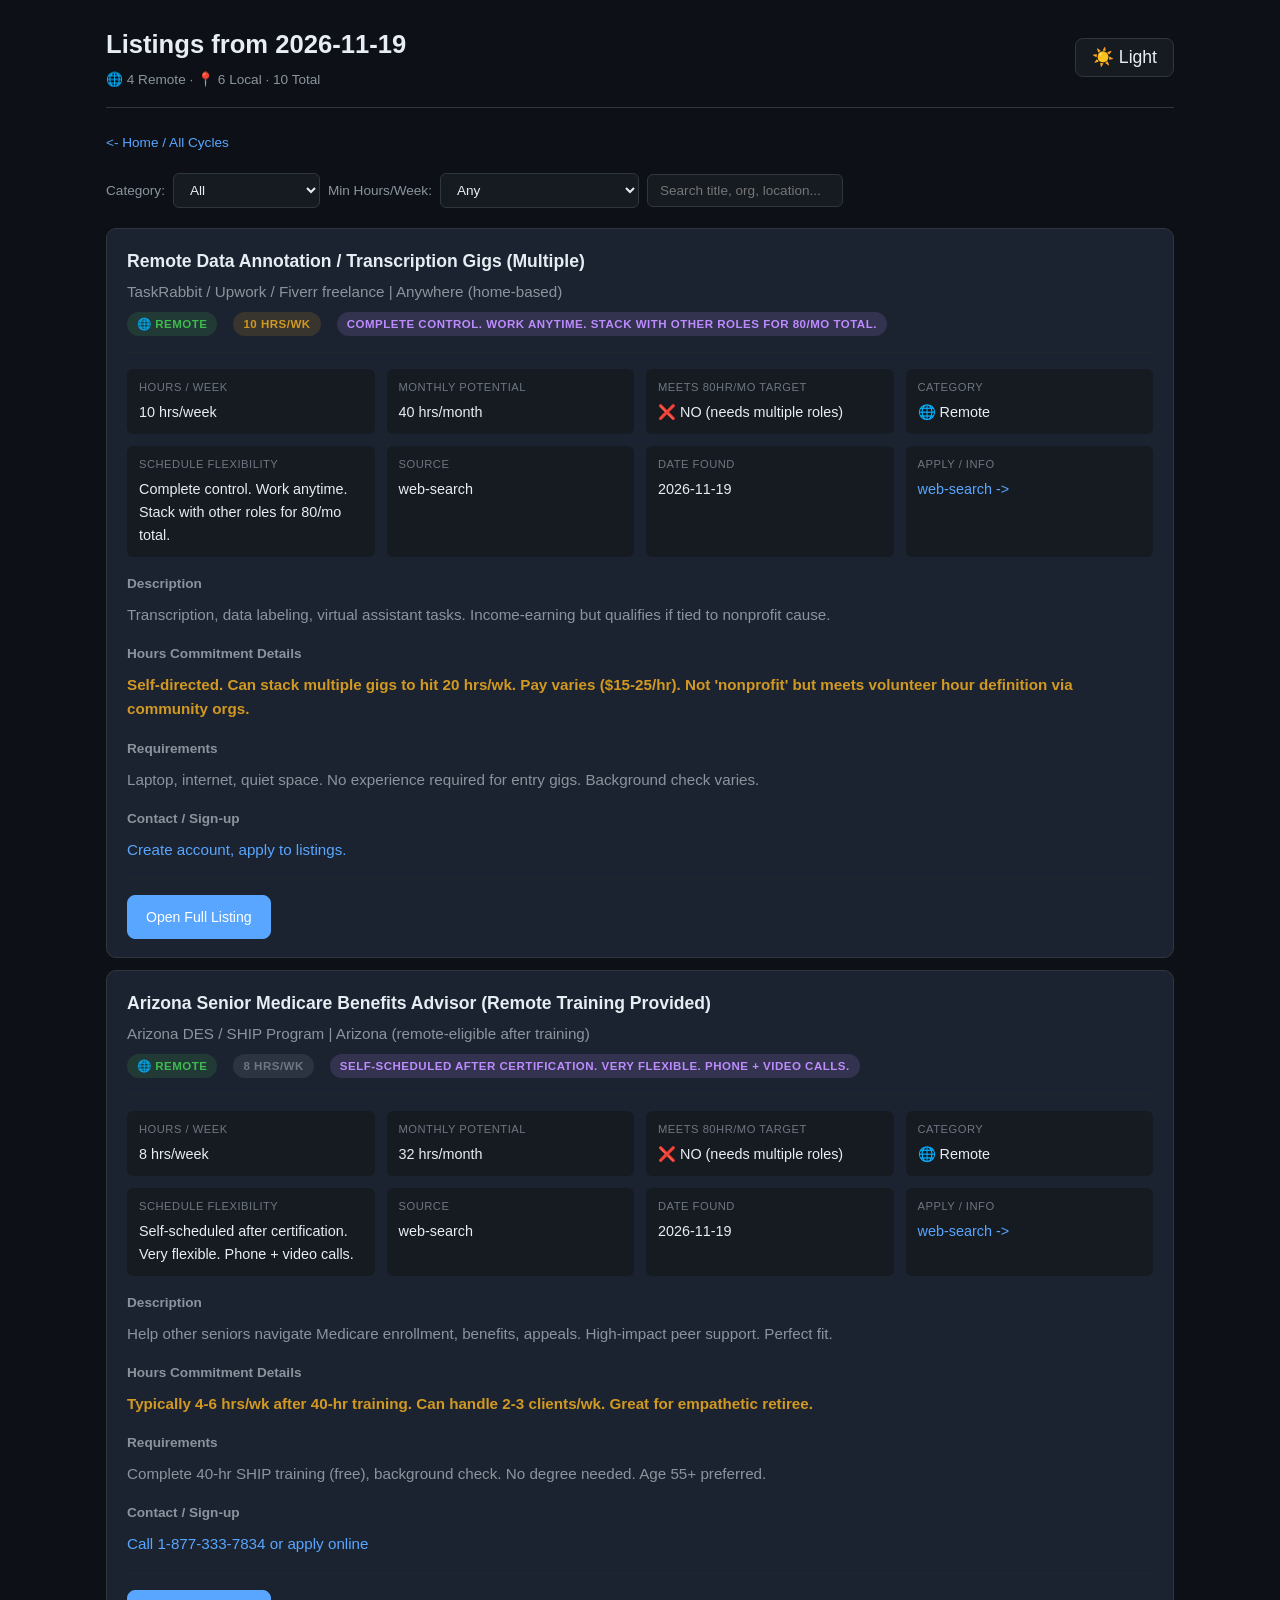
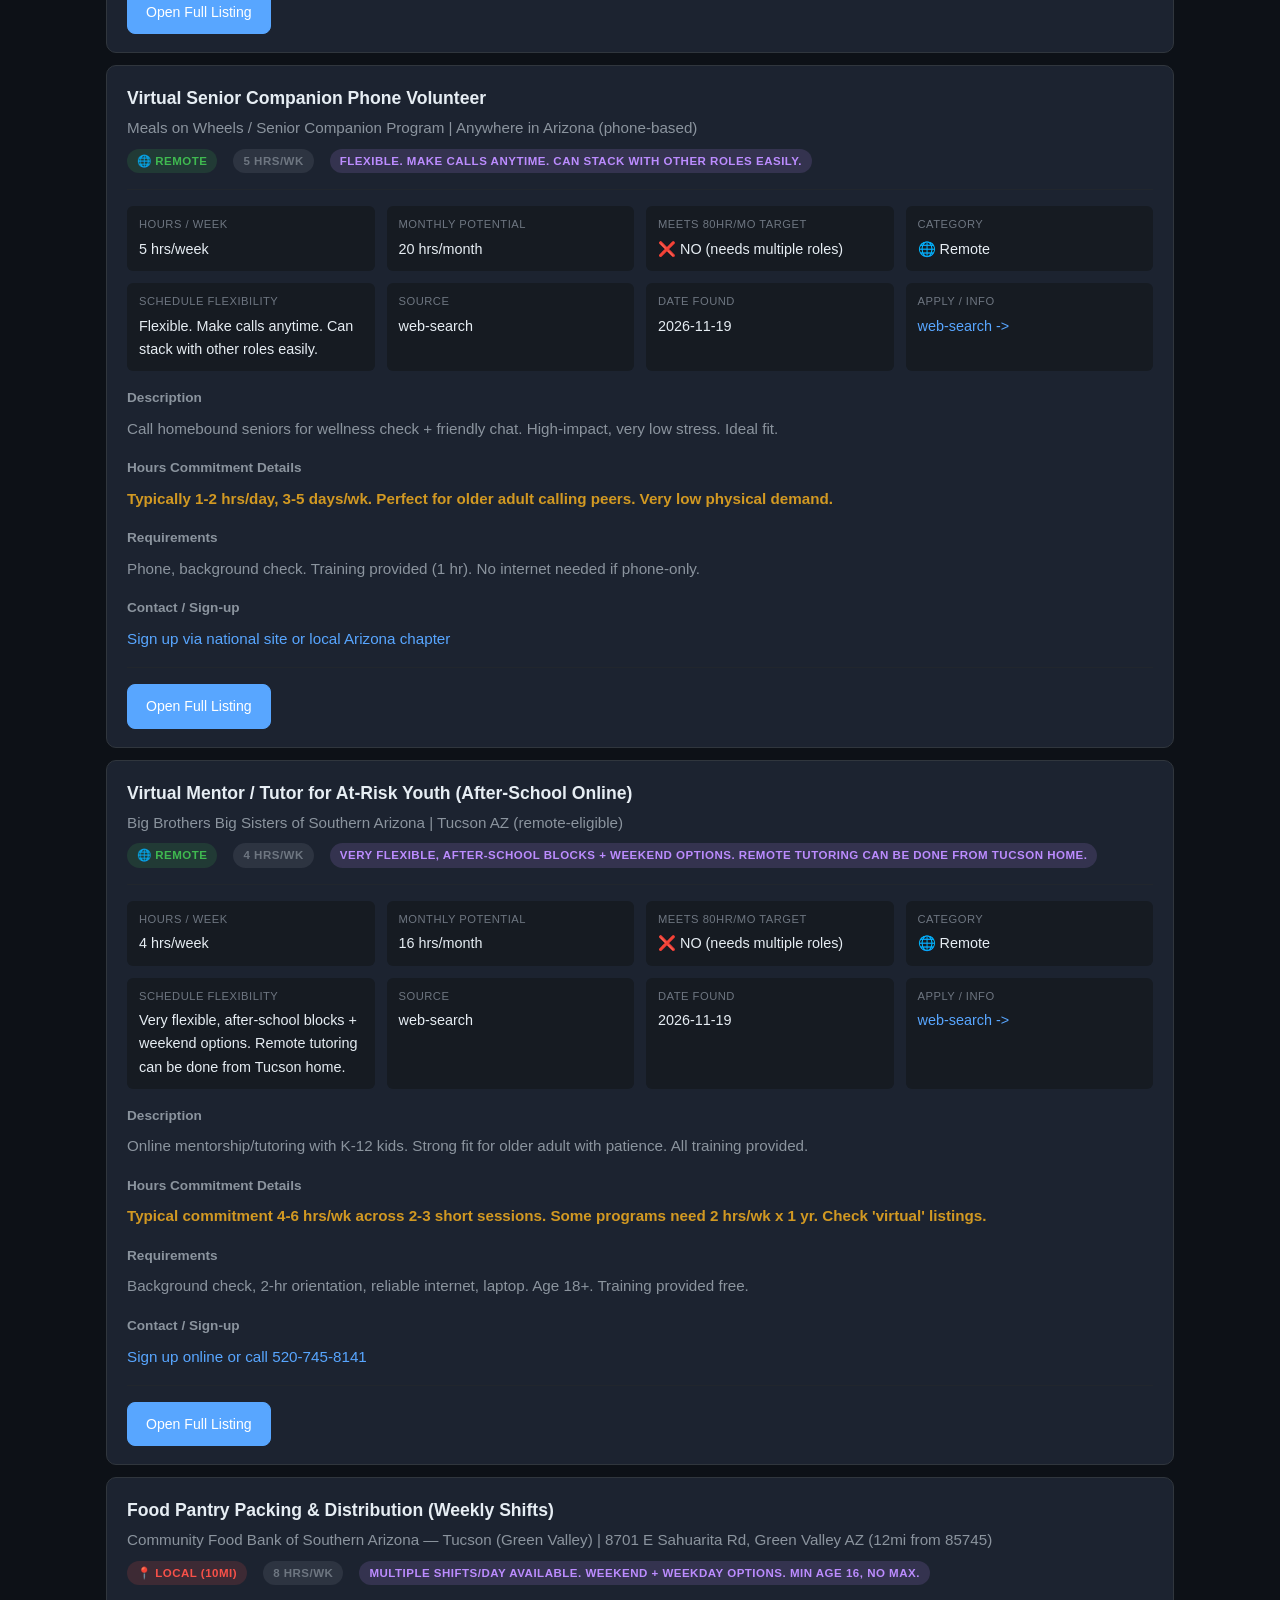
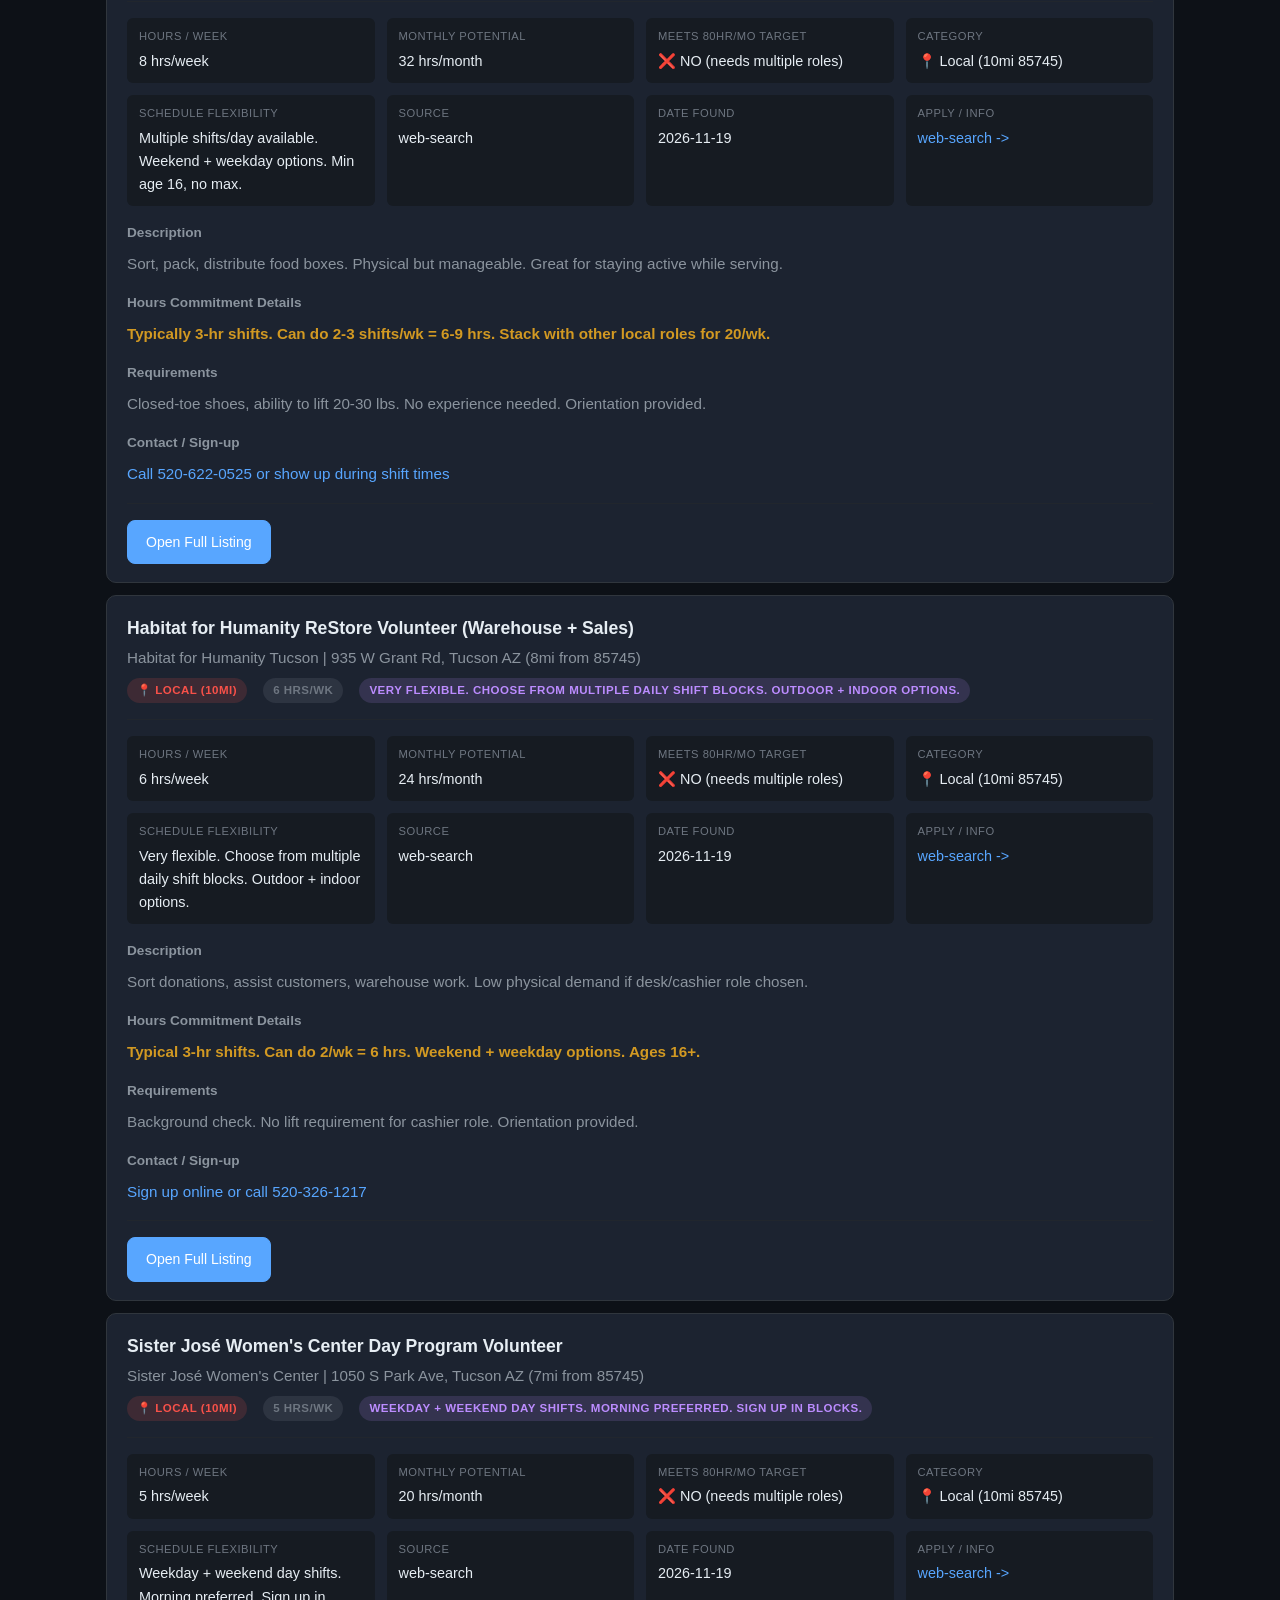
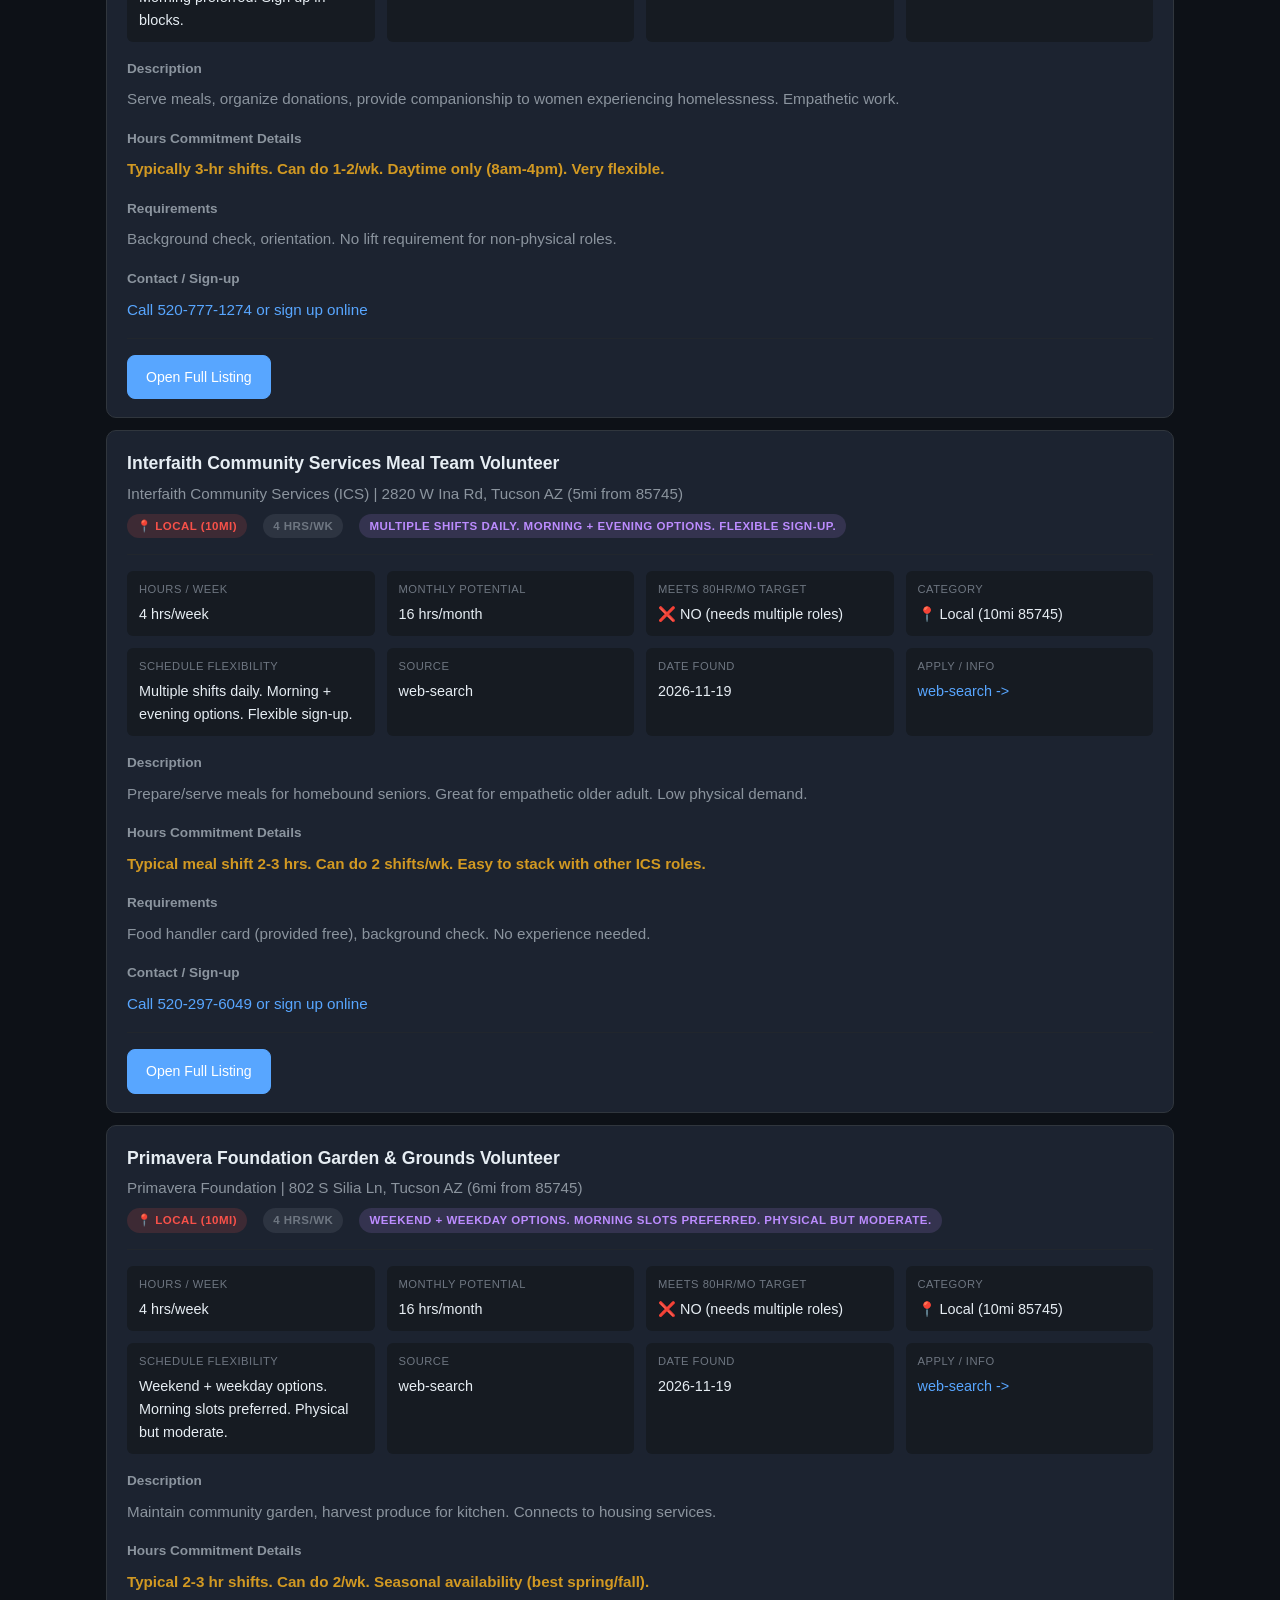
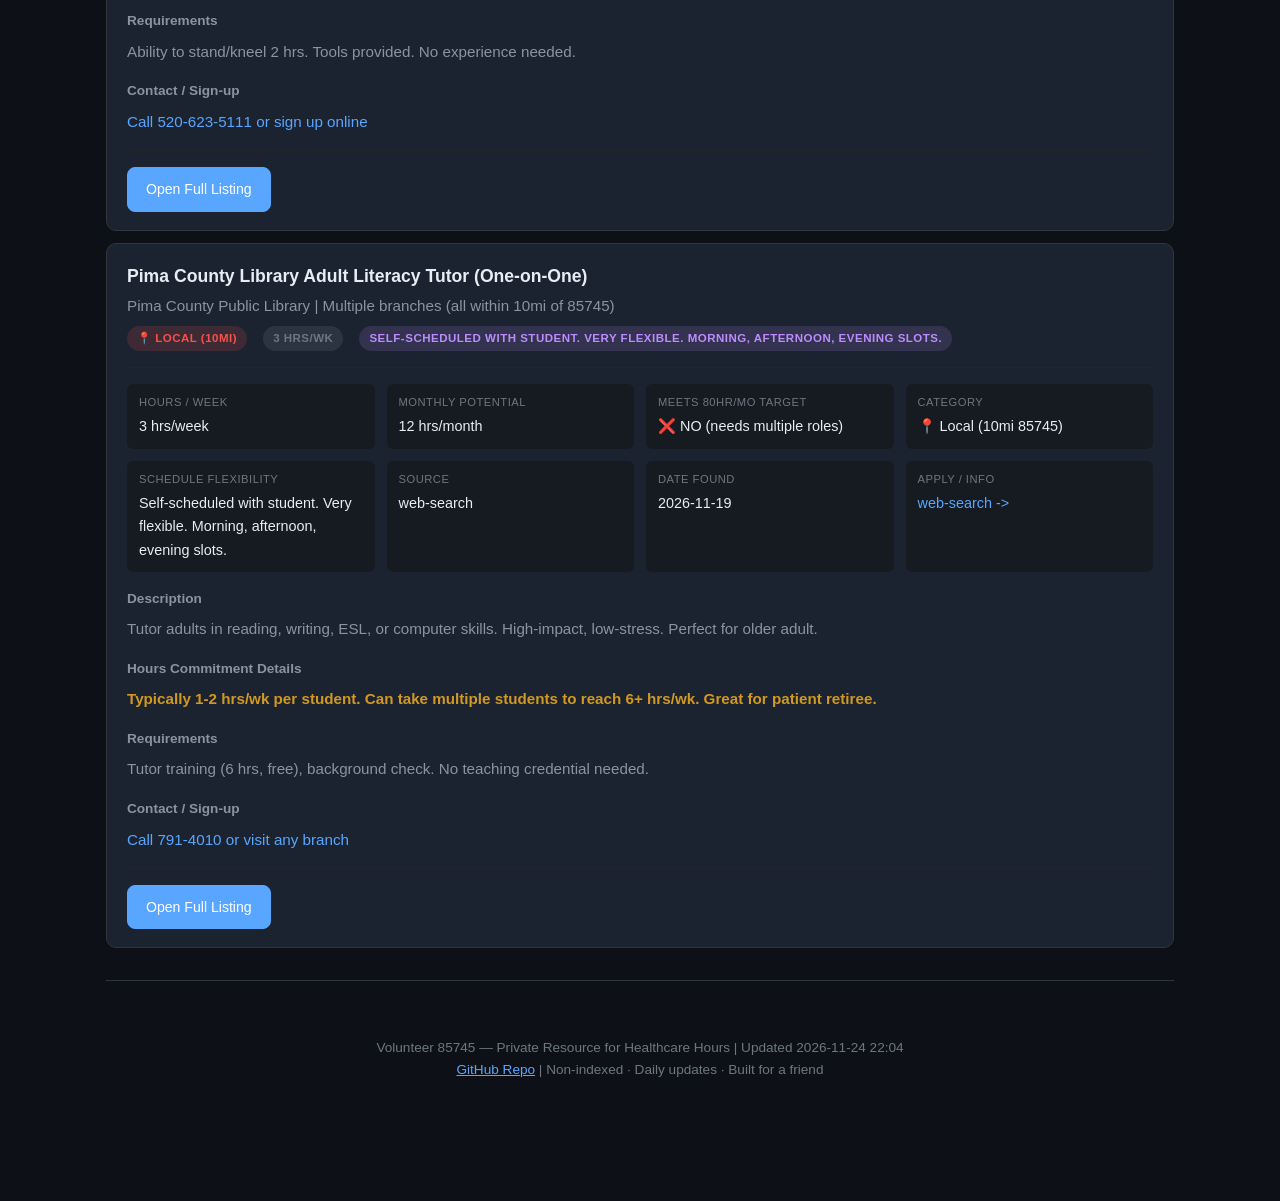
==== commit b8dc2133: "Site rebuild: auto-update 2026-11-24" ====
--- a/cycle-2026-11-19.html
+++ b/cycle-2026-11-19.html
@@ -595,7 +595,7 @@
 <button id="backToTop" aria-label="Back to top">^</button>
 <footer>
   <p style="text-align: center; color: var(--text-muted); font-size: 0.85rem; padding: 24px;">
-    Volunteer 85745 — Private Resource for Healthcare Hours | Updated 2026-11-24 21:58
+    Volunteer 85745 — Private Resource for Healthcare Hours | Updated 2026-11-24 22:04
     <br>
     <a href="https://github.com/djphamdev/volunteer85745" style="color: var(--accent);" target="_blank">GitHub Repo</a>
     | Non-indexed · Daily updates · Built for a friend
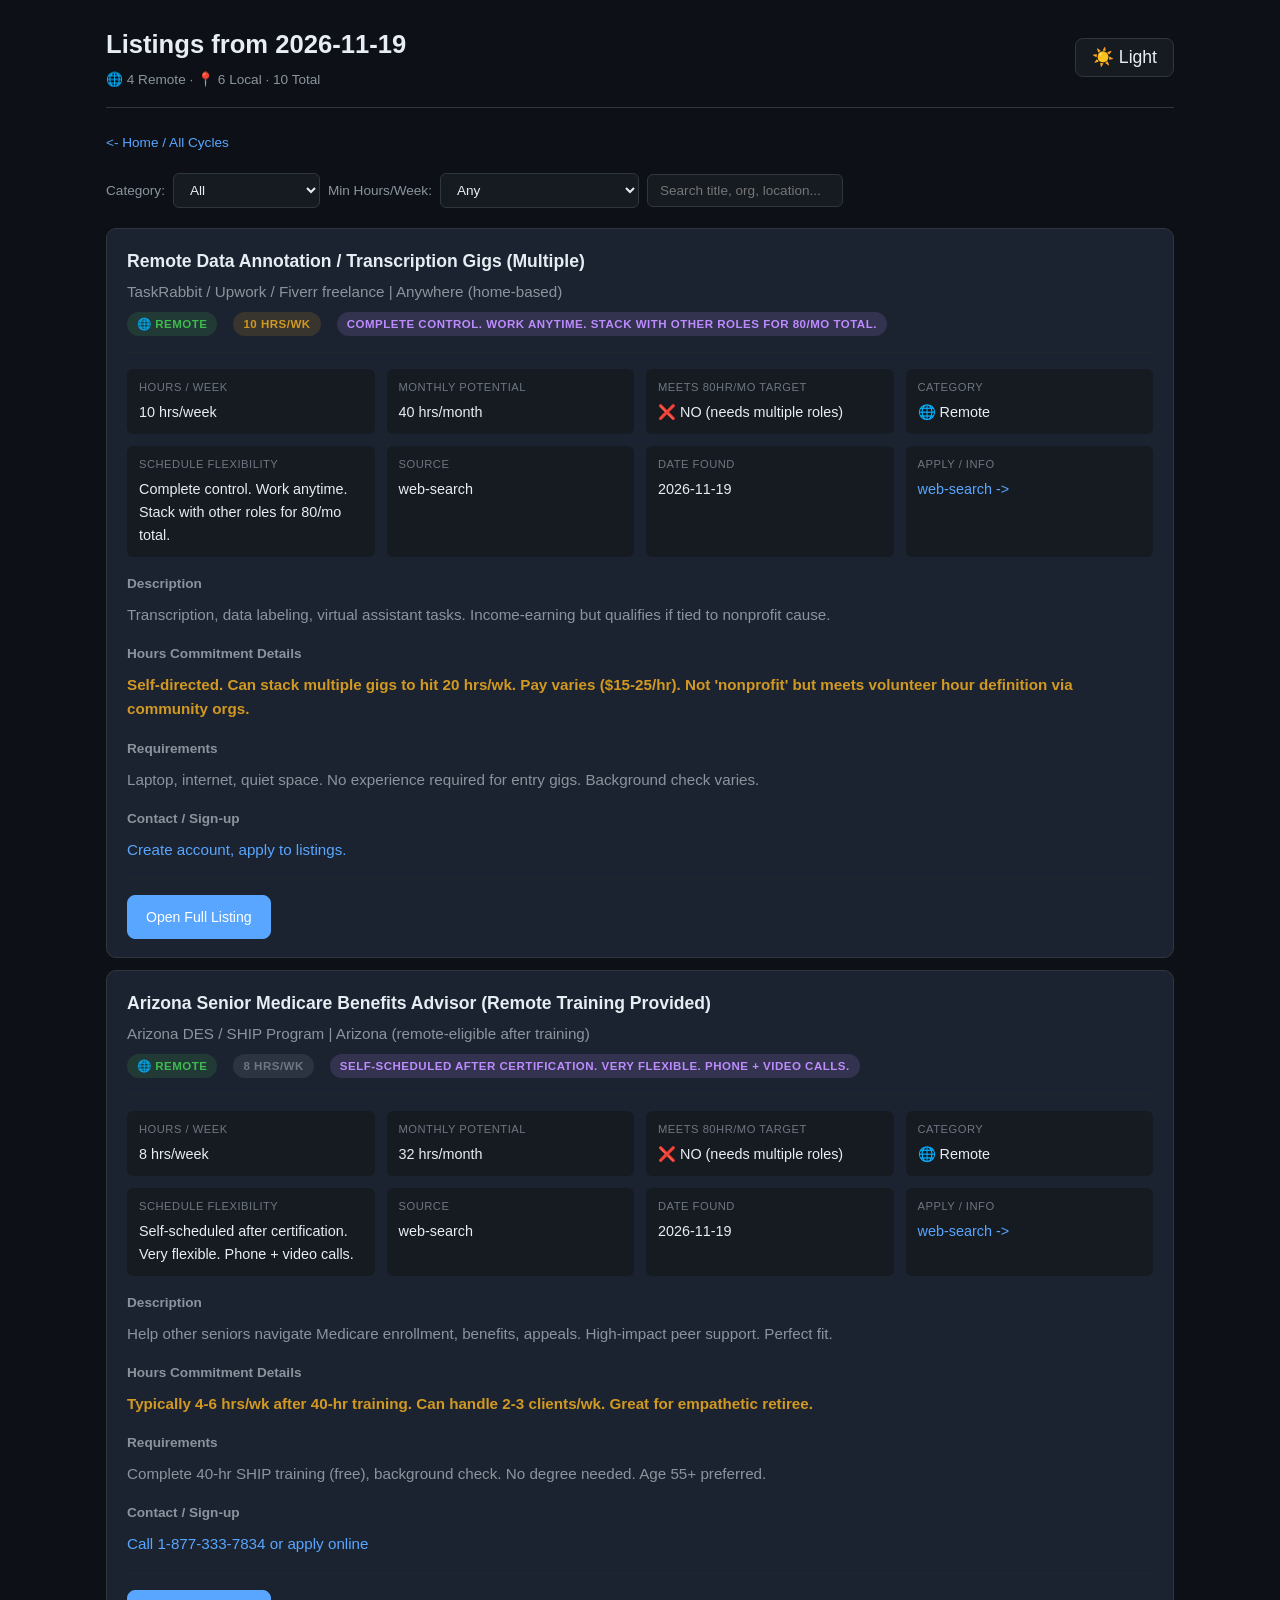
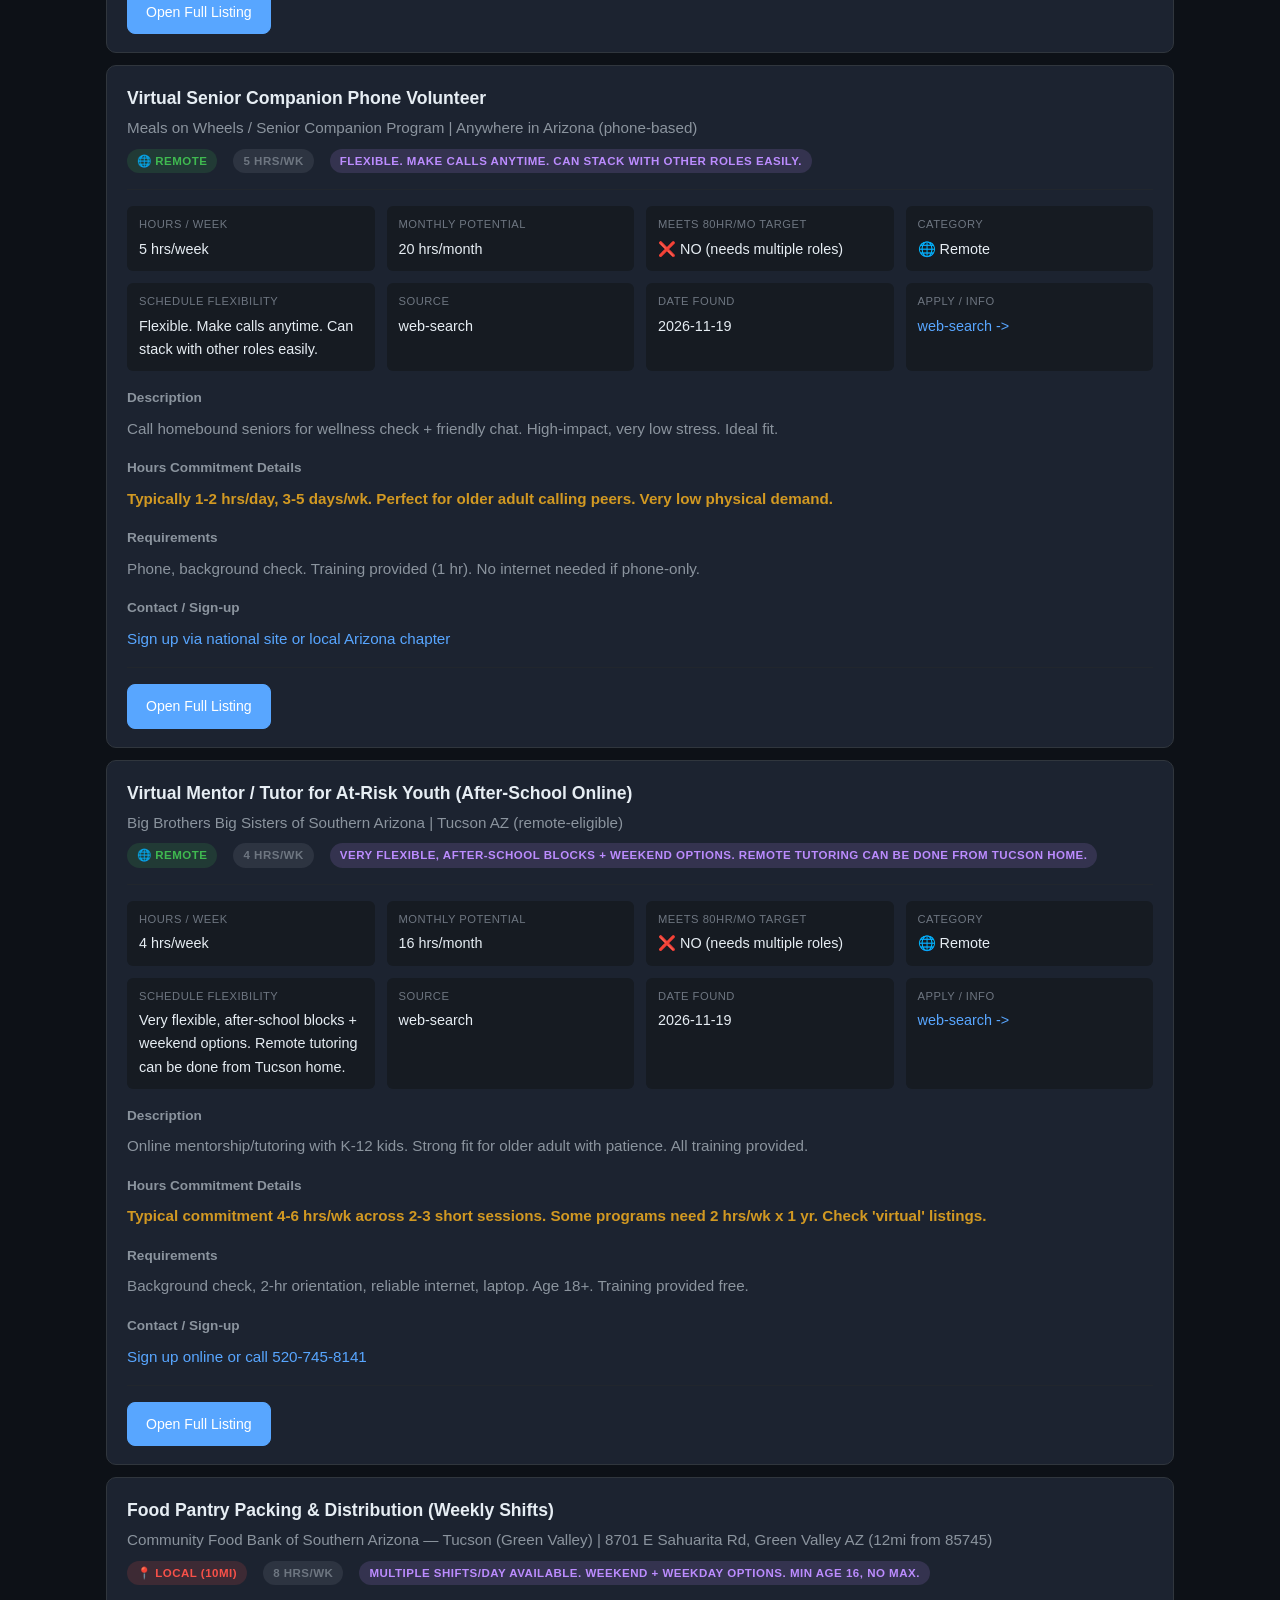
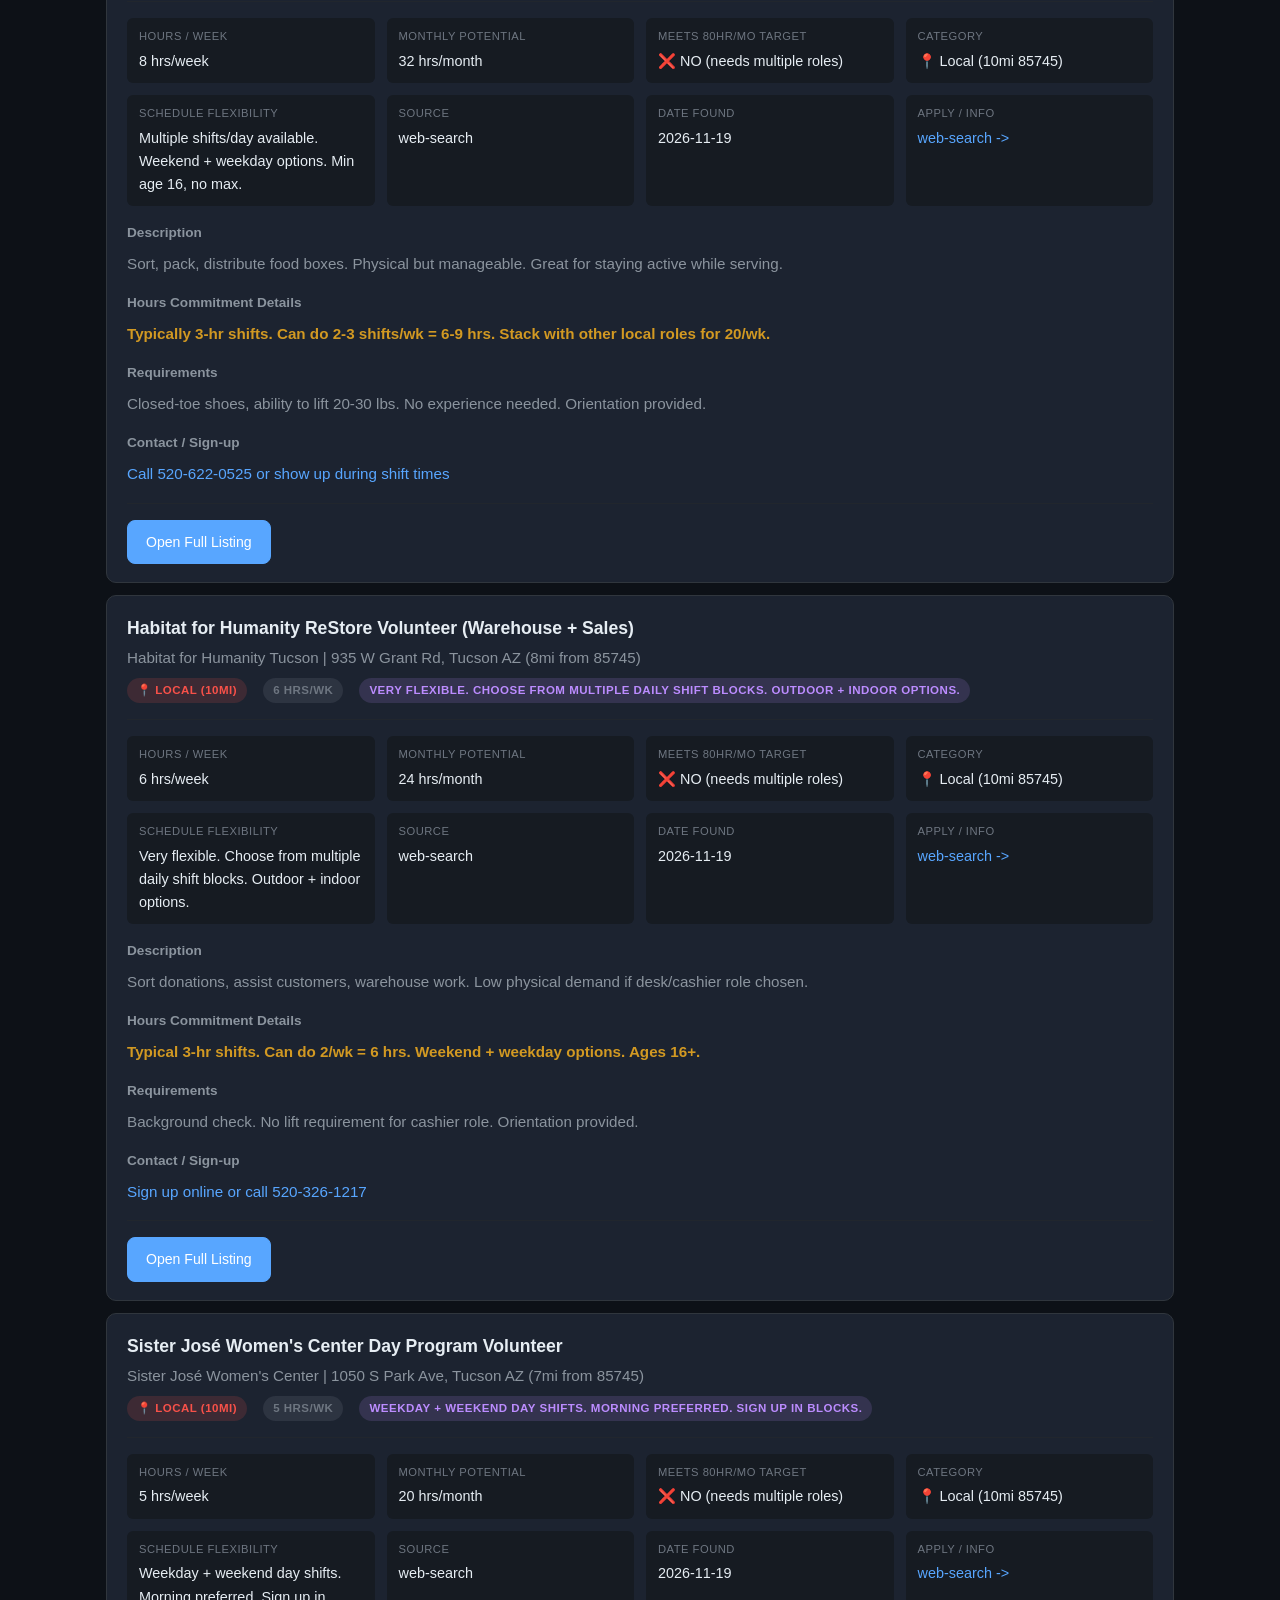
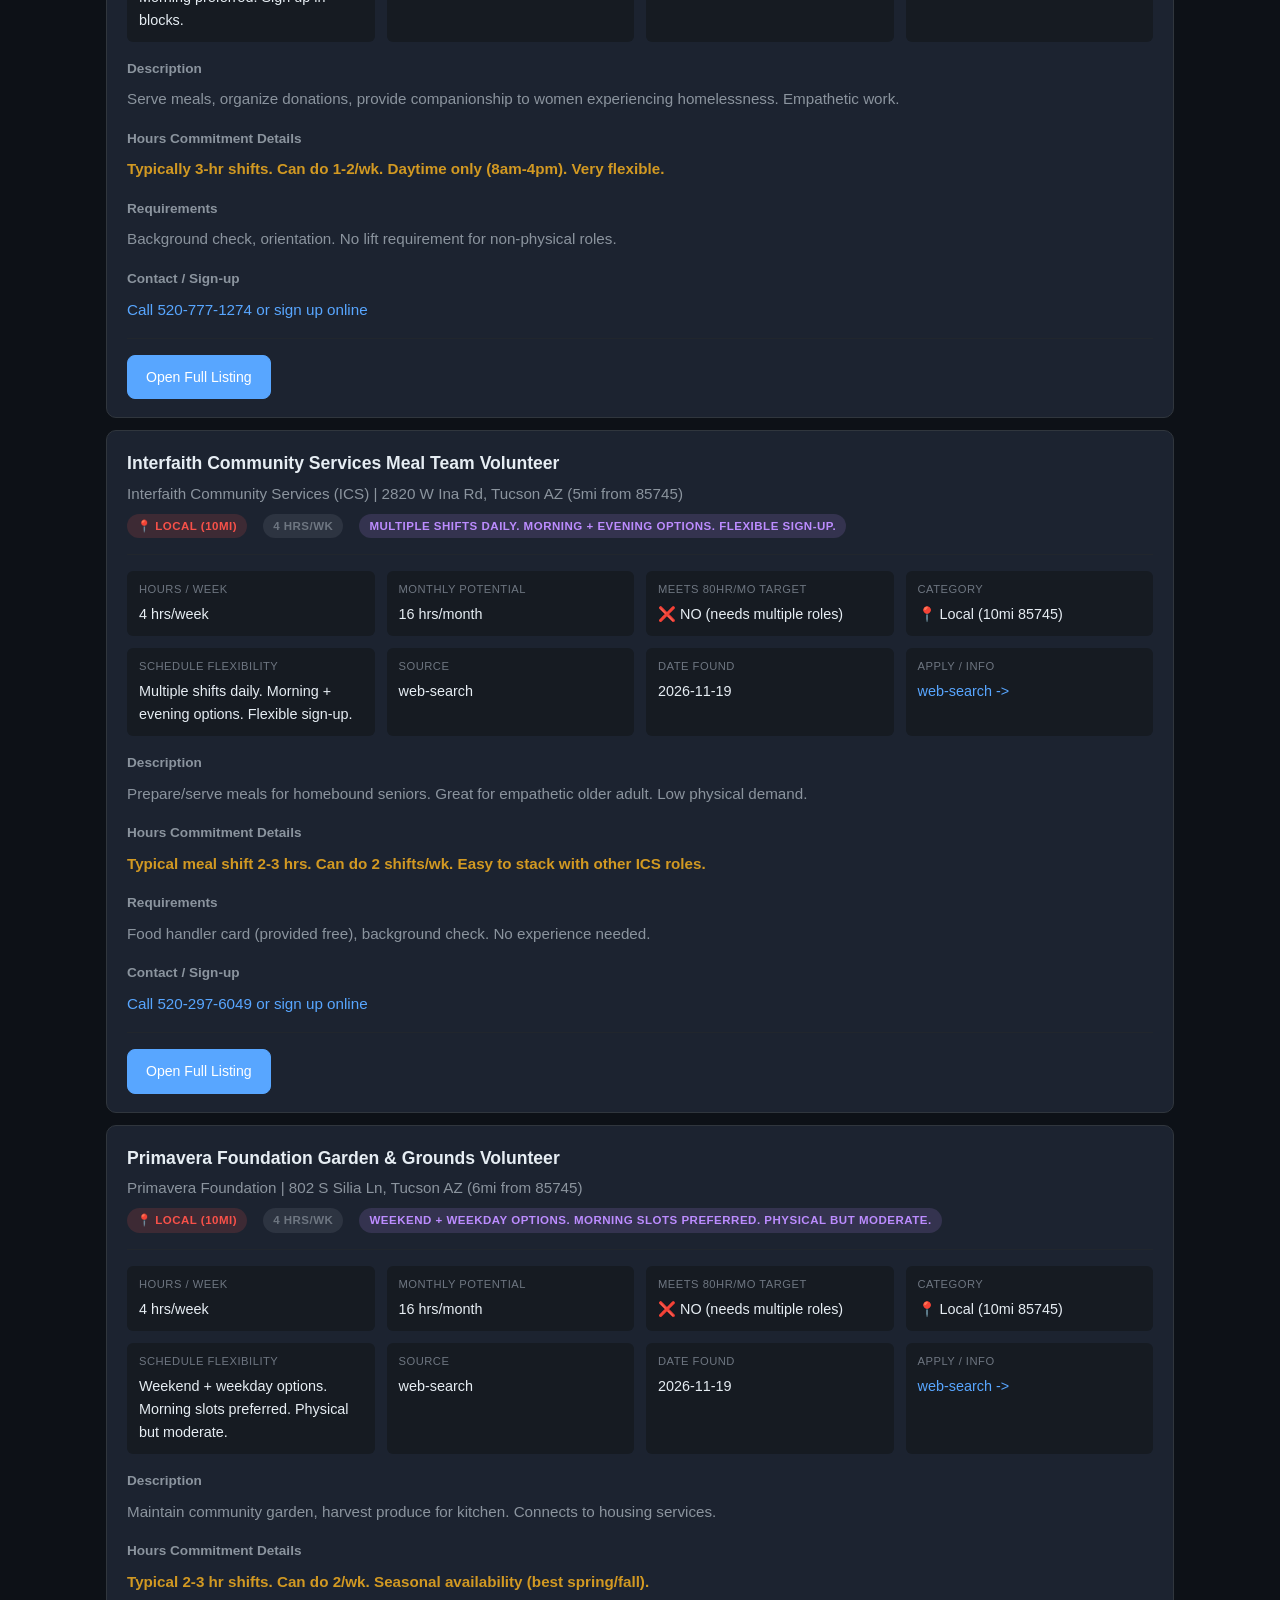
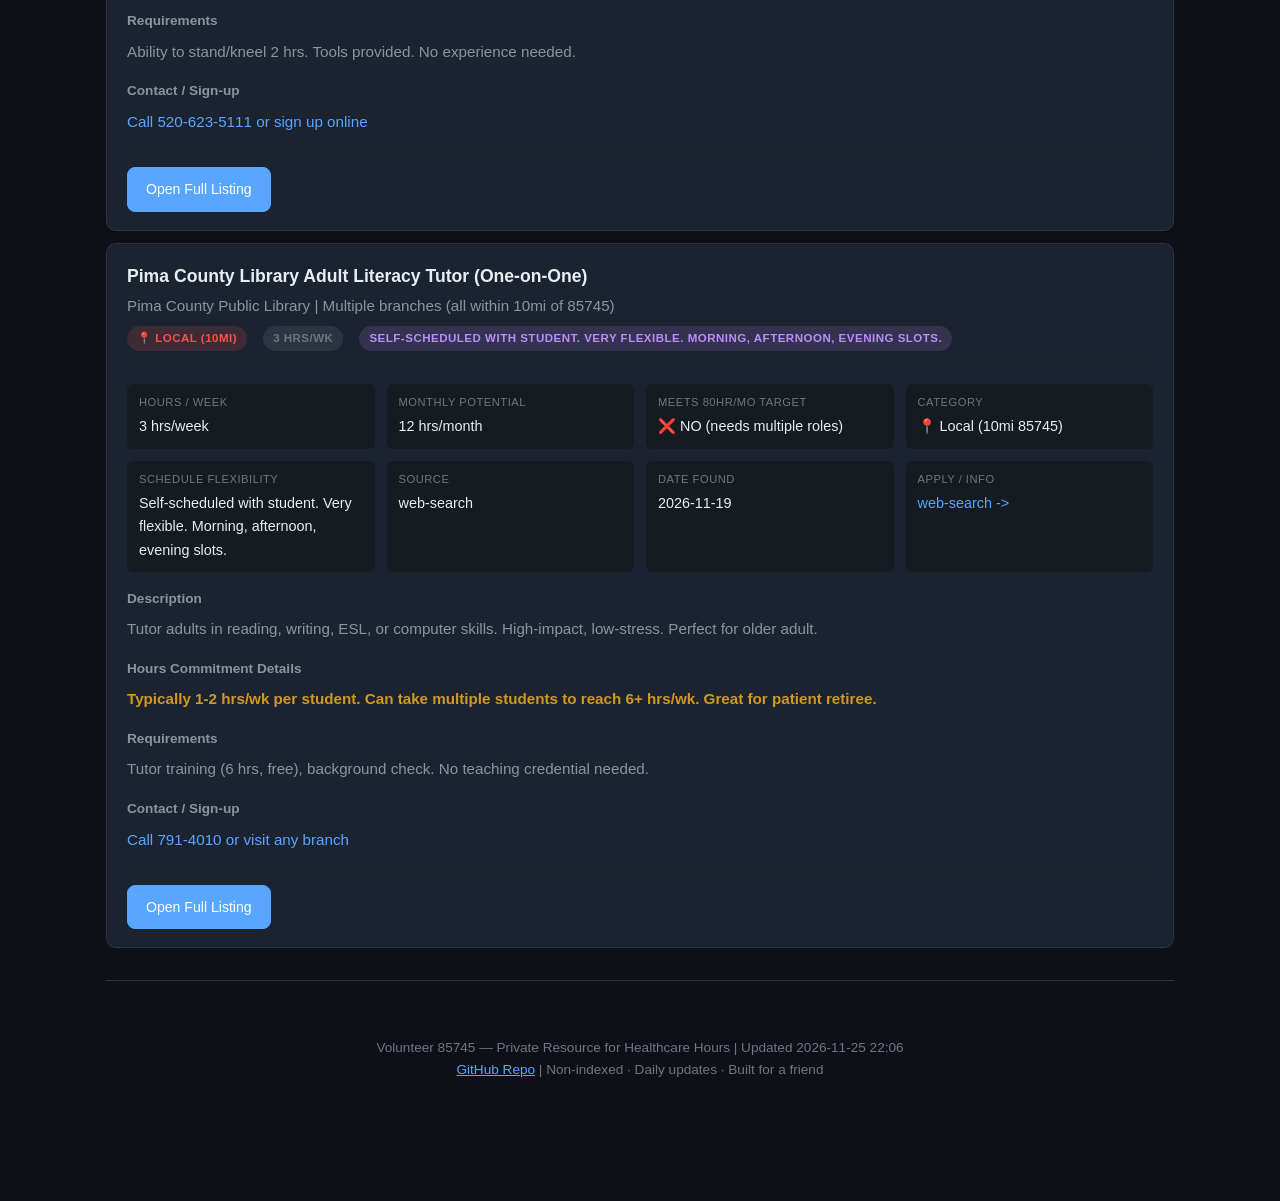
==== commit 73076d3f: "Site rebuild: auto-update 2026-11-25" ====
--- a/cycle-2026-11-19.html
+++ b/cycle-2026-11-19.html
@@ -595,7 +595,7 @@
 <button id="backToTop" aria-label="Back to top">^</button>
 <footer>
   <p style="text-align: center; color: var(--text-muted); font-size: 0.85rem; padding: 24px;">
-    Volunteer 85745 — Private Resource for Healthcare Hours | Updated 2026-11-24 22:04
+    Volunteer 85745 — Private Resource for Healthcare Hours | Updated 2026-11-25 22:06
     <br>
     <a href="https://github.com/djphamdev/volunteer85745" style="color: var(--accent);" target="_blank">GitHub Repo</a>
     | Non-indexed · Daily updates · Built for a friend
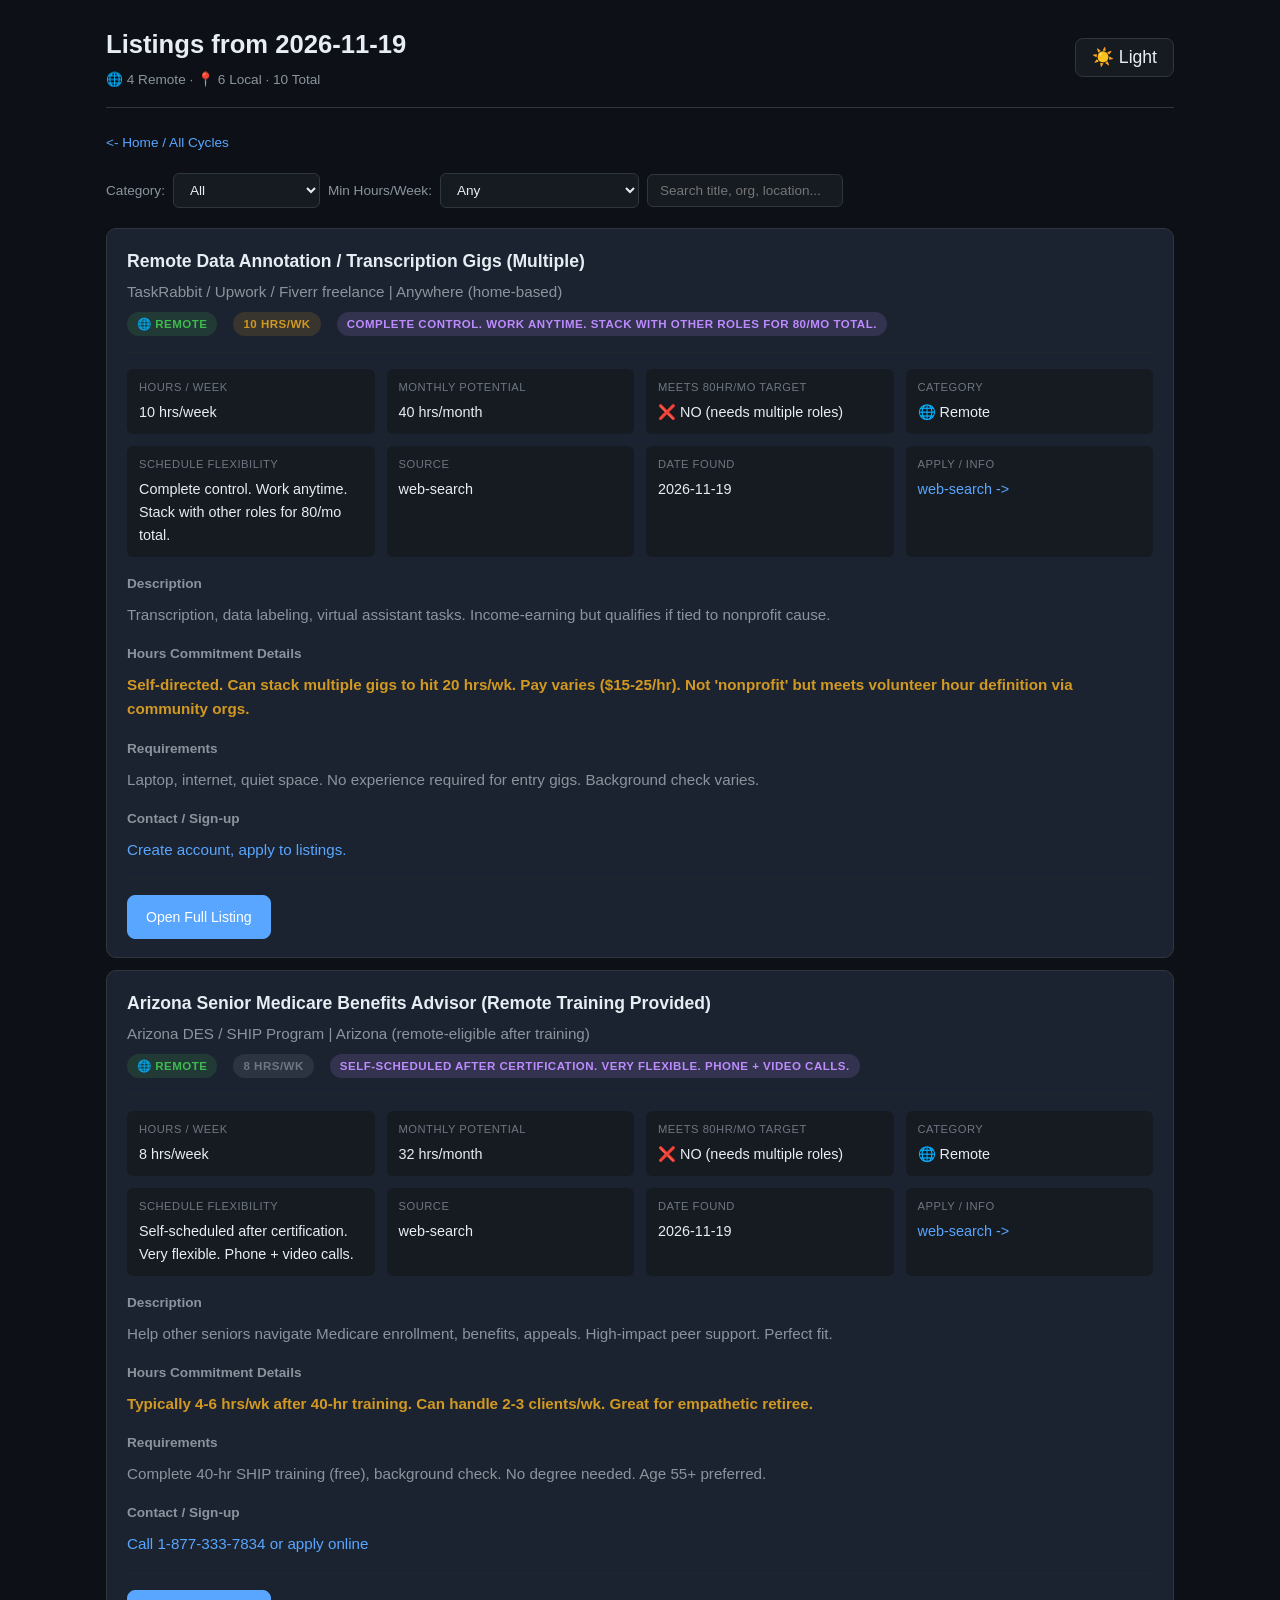
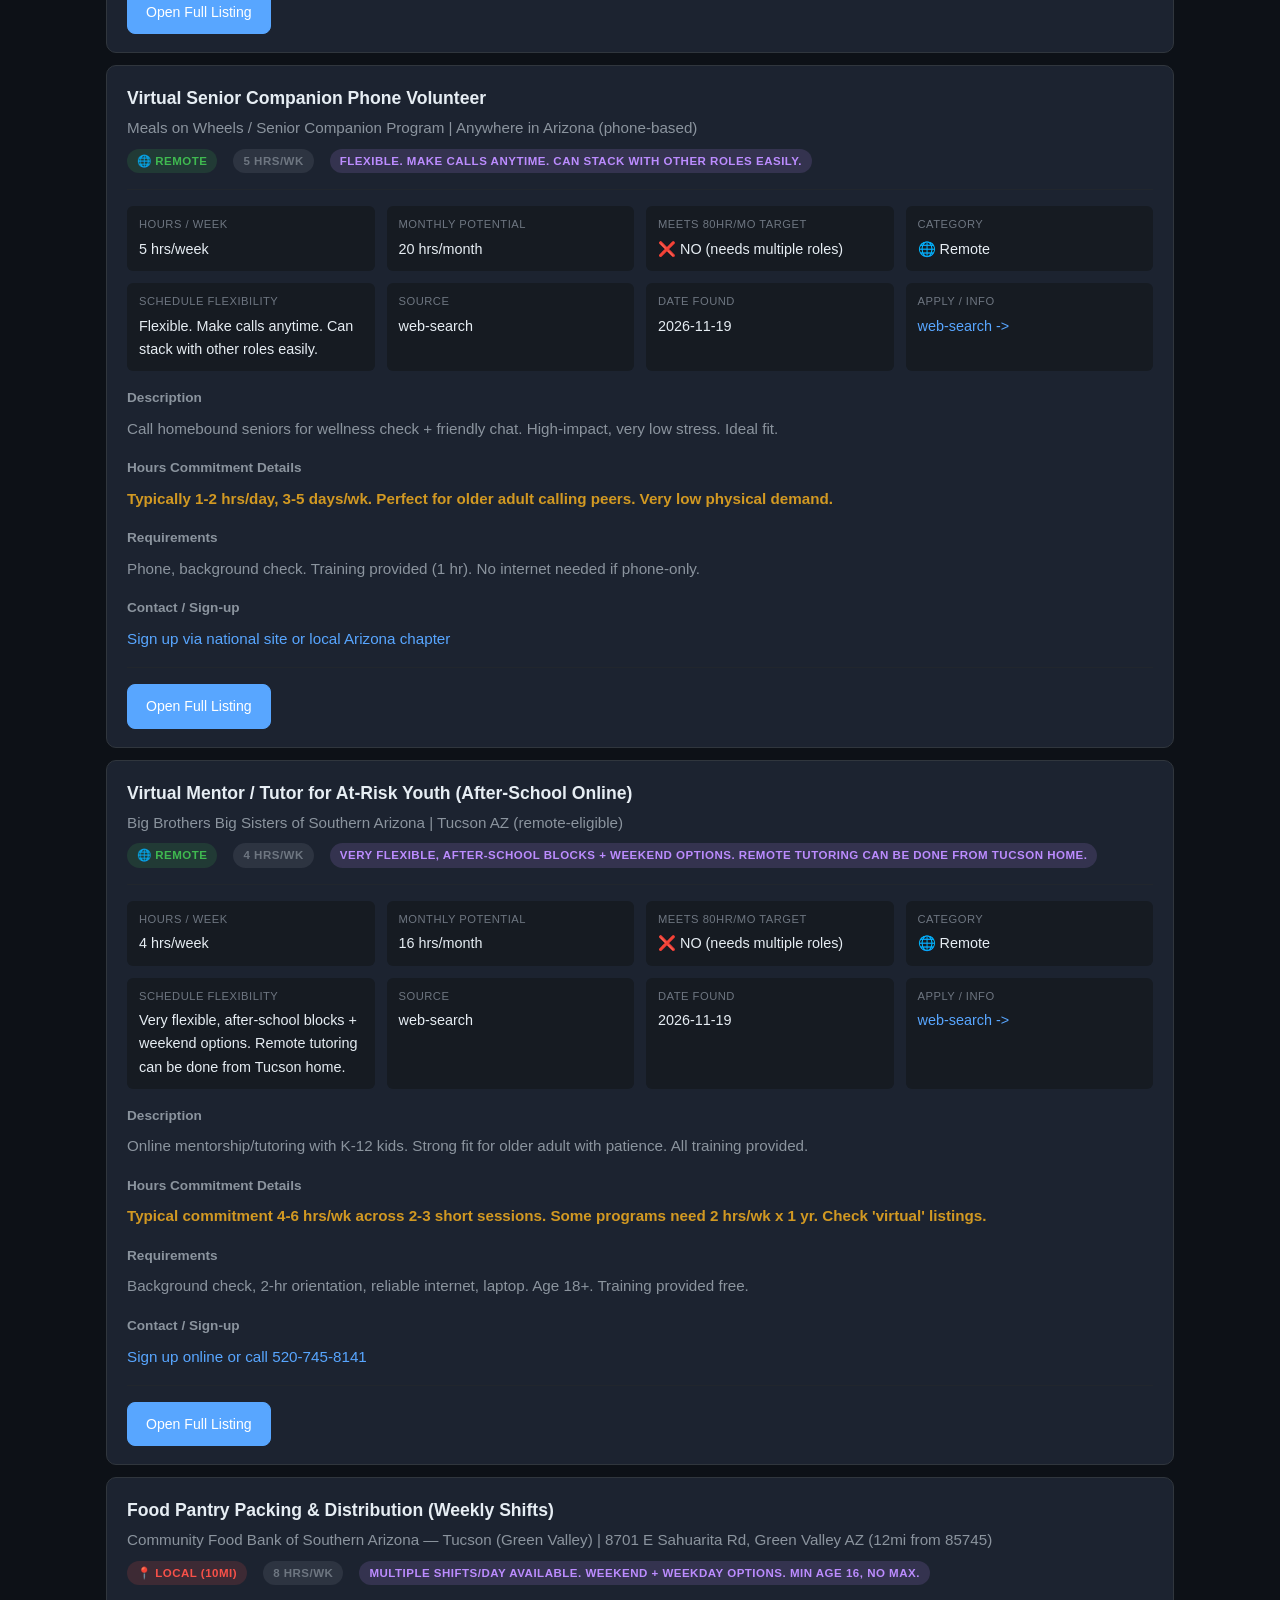
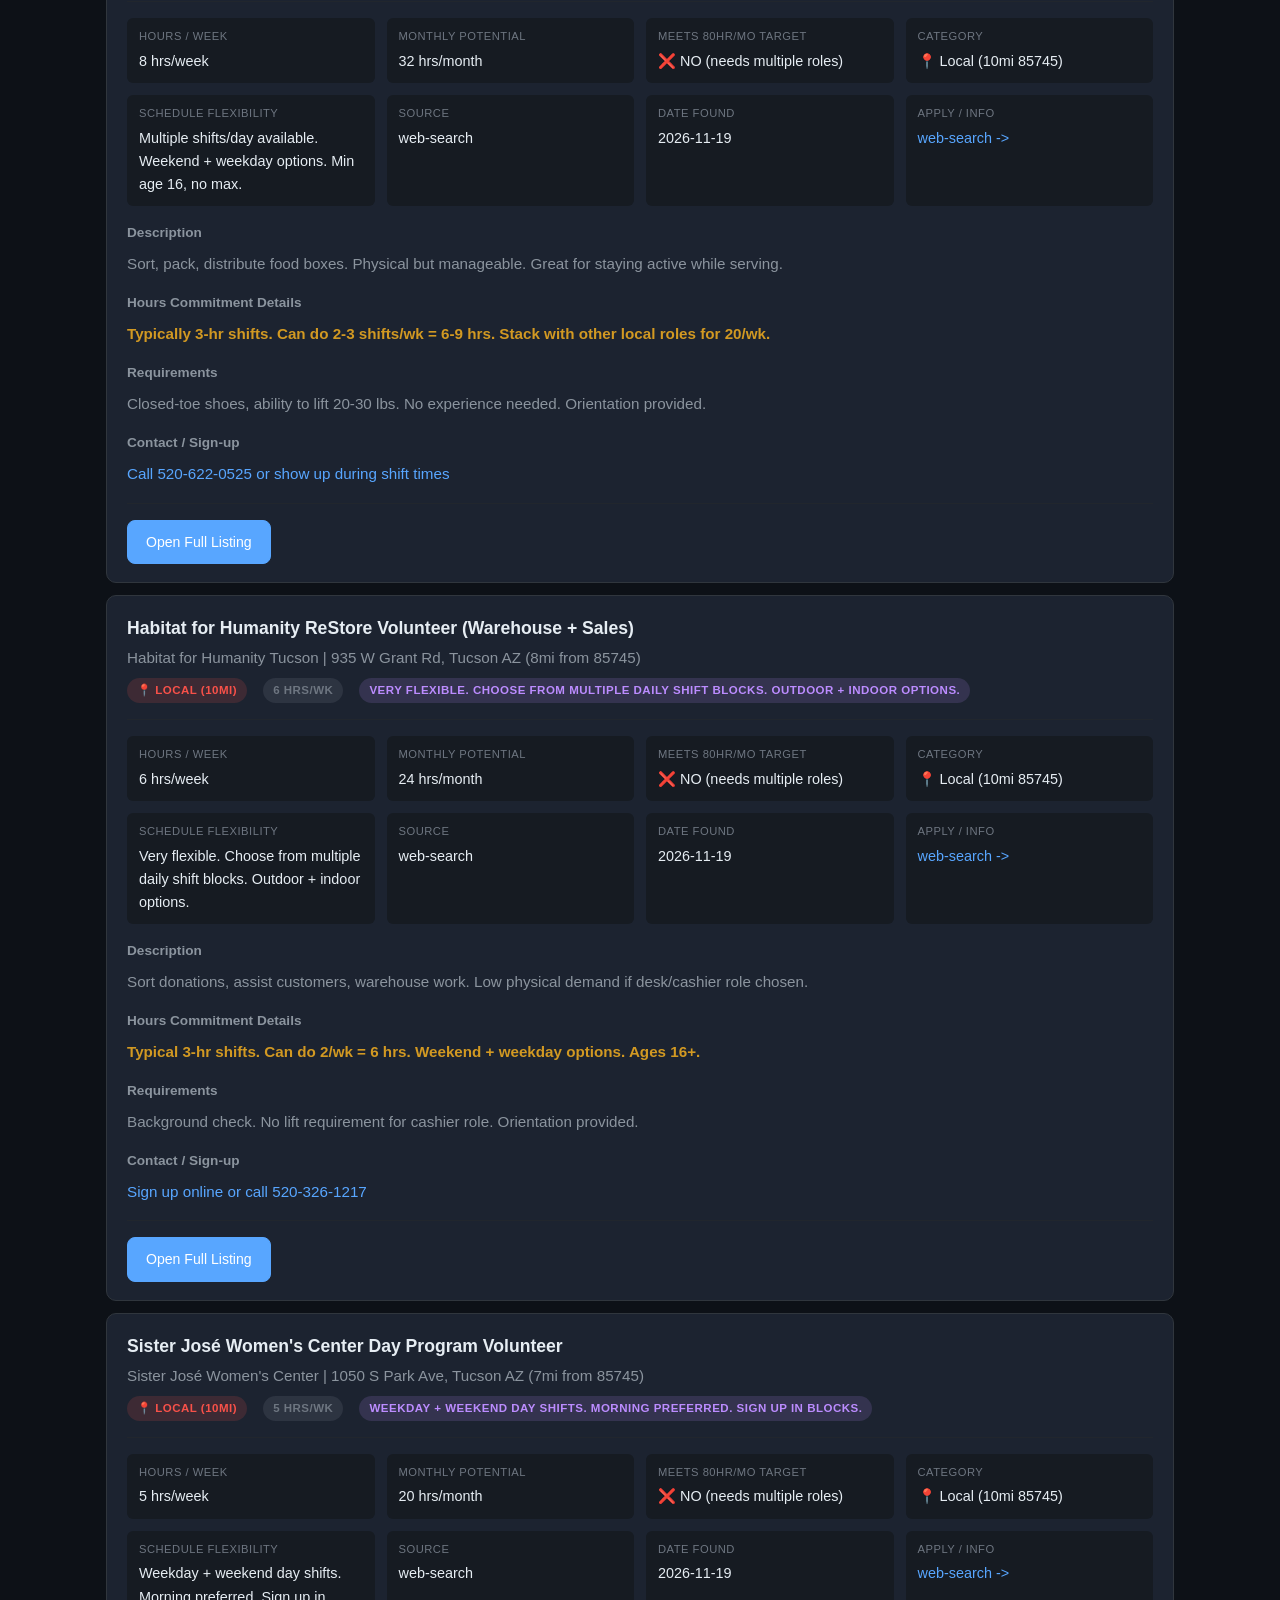
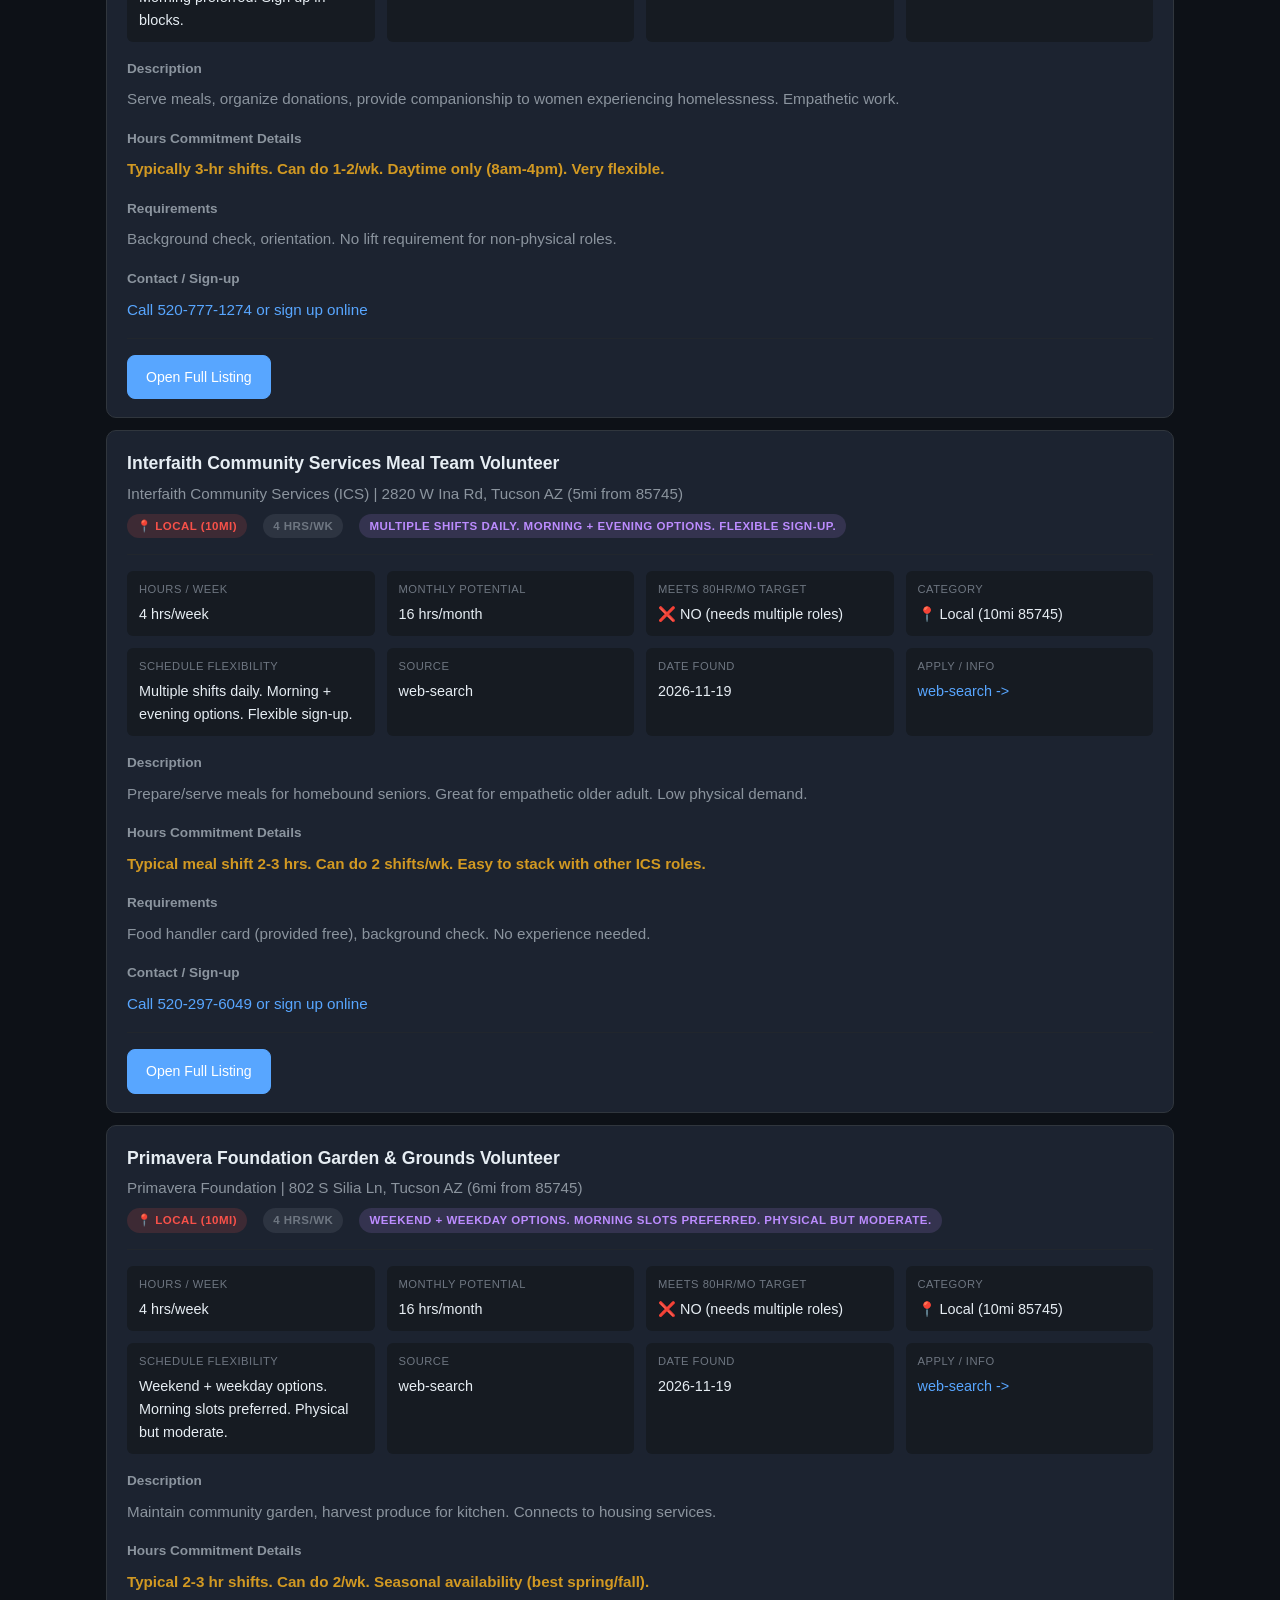
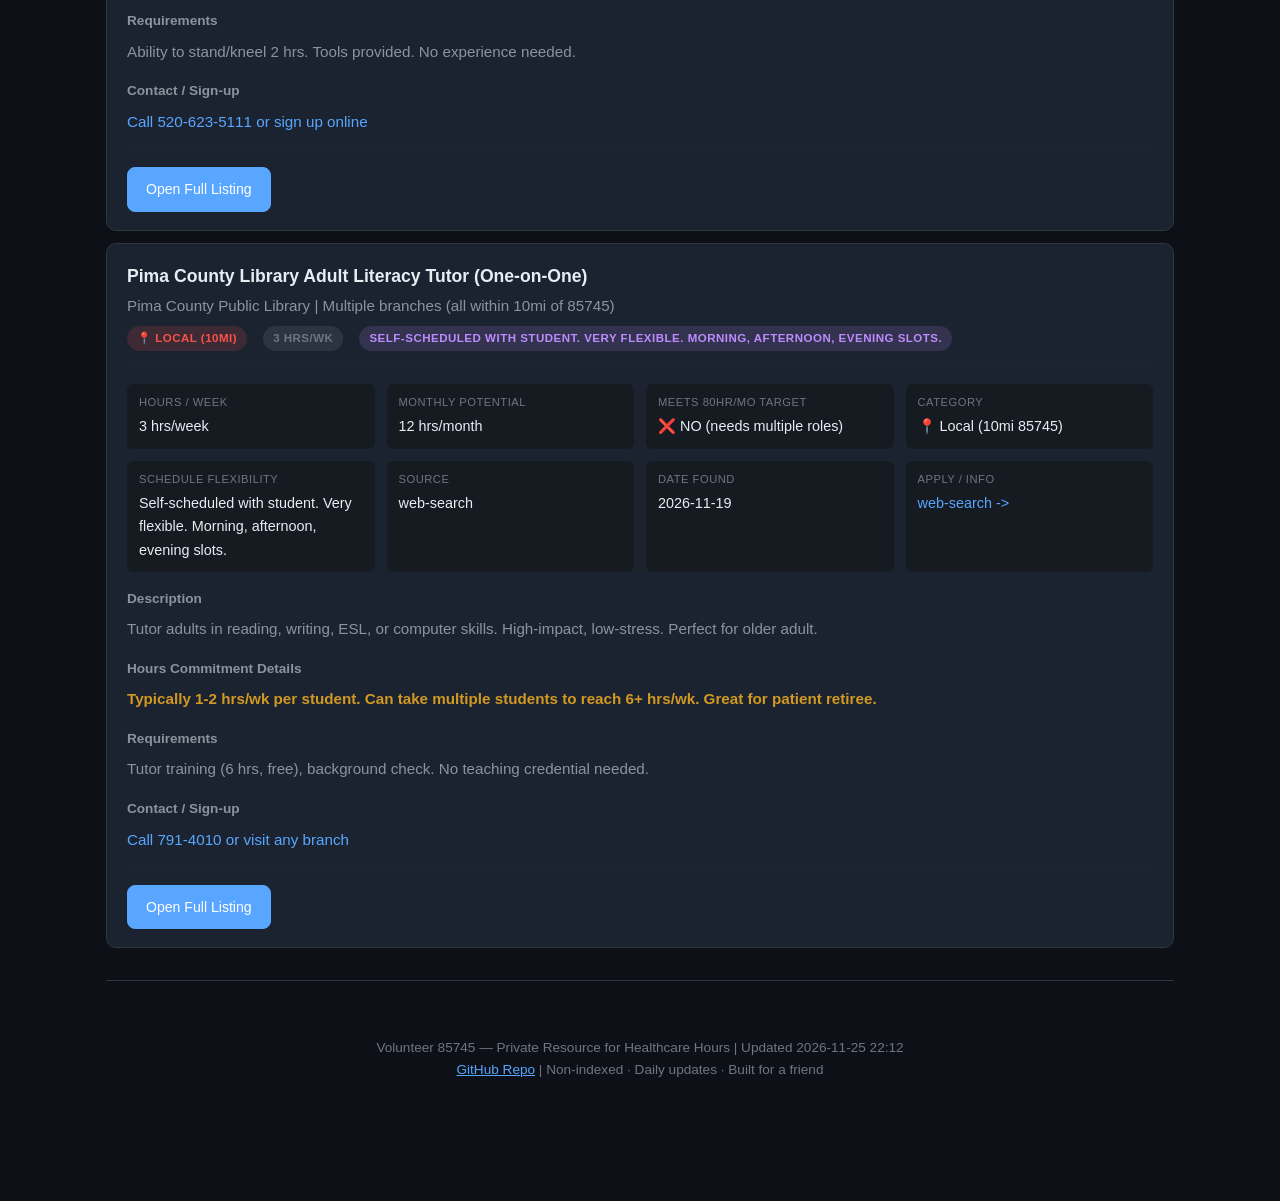
==== commit 84d02124: "New volunteer listings: Salvation Army Tucson, Casa Maria Soup Kitchen, YOTO, Be A Mentor, Social Me" ====
--- a/cycle-2026-11-19.html
+++ b/cycle-2026-11-19.html
@@ -595,7 +595,7 @@
 <button id="backToTop" aria-label="Back to top">^</button>
 <footer>
   <p style="text-align: center; color: var(--text-muted); font-size: 0.85rem; padding: 24px;">
-    Volunteer 85745 — Private Resource for Healthcare Hours | Updated 2026-11-25 22:06
+    Volunteer 85745 — Private Resource for Healthcare Hours | Updated 2026-11-25 22:12
     <br>
     <a href="https://github.com/djphamdev/volunteer85745" style="color: var(--accent);" target="_blank">GitHub Repo</a>
     | Non-indexed · Daily updates · Built for a friend
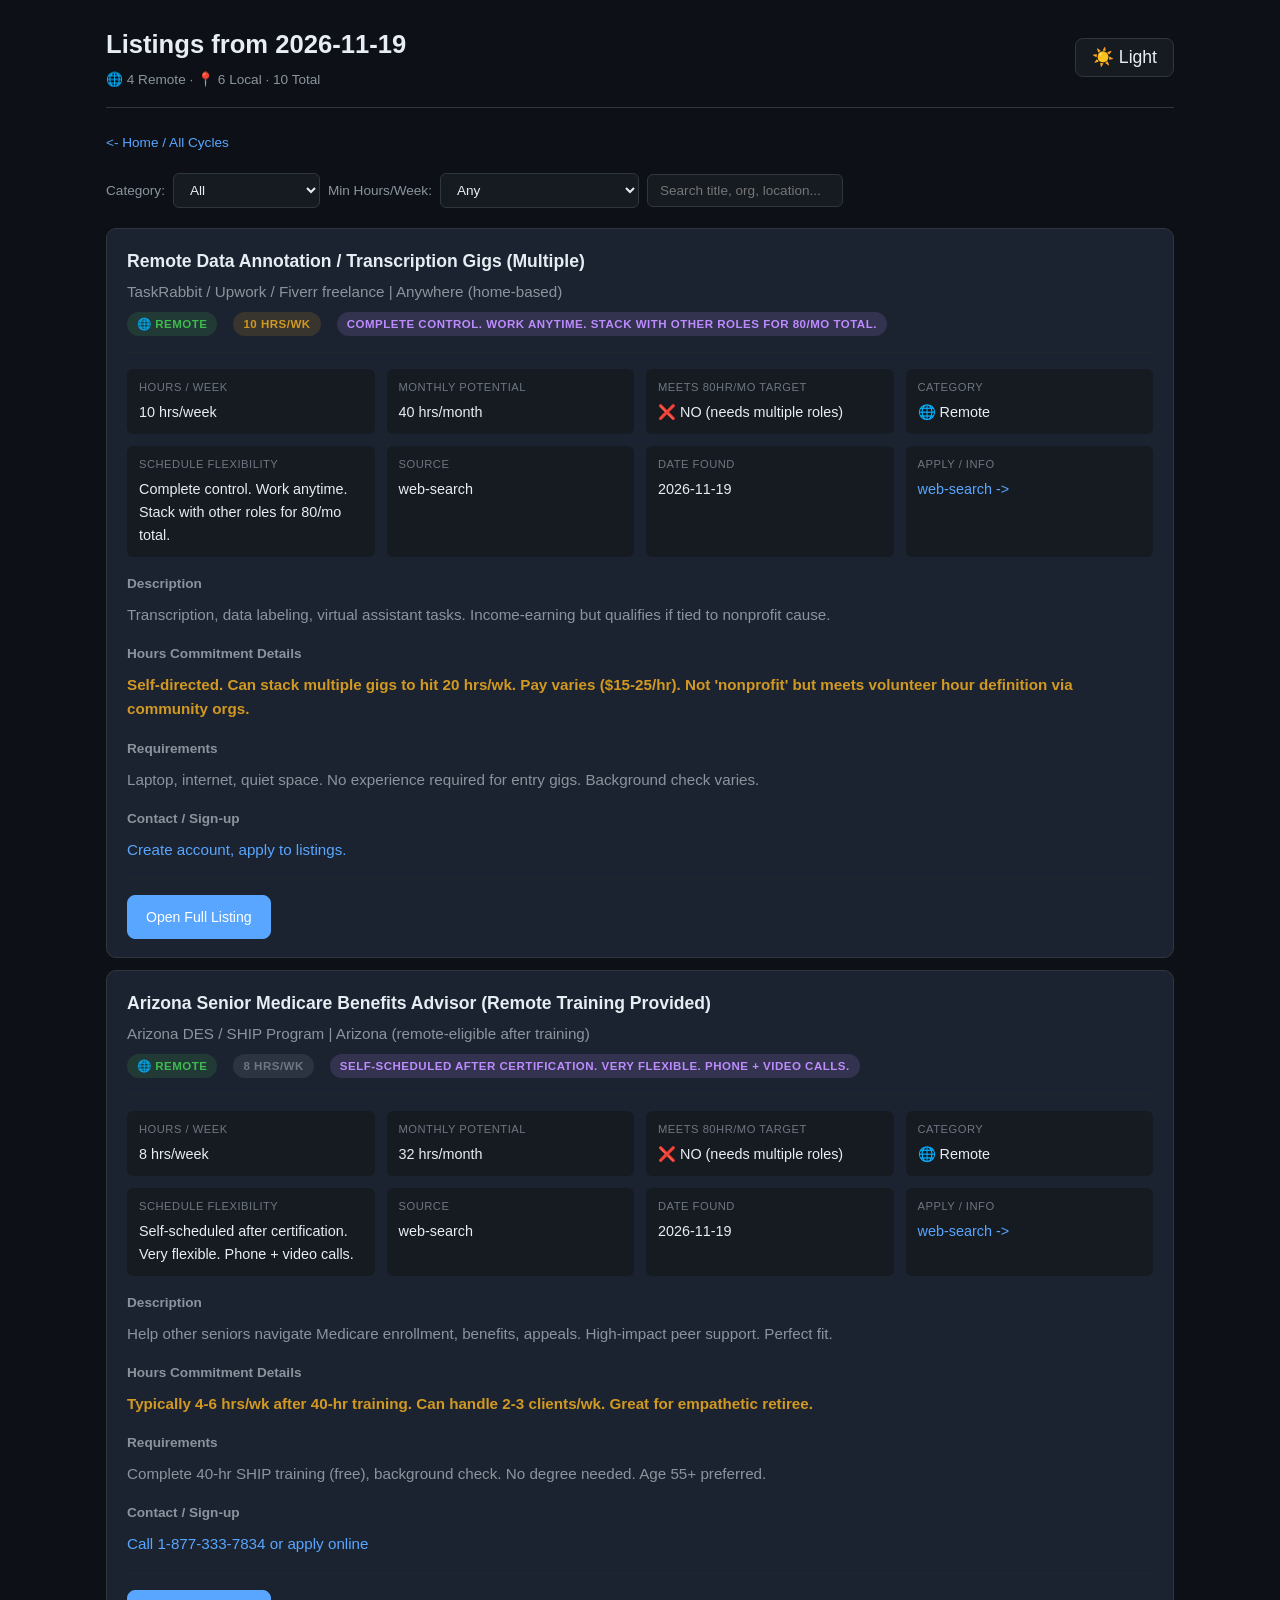
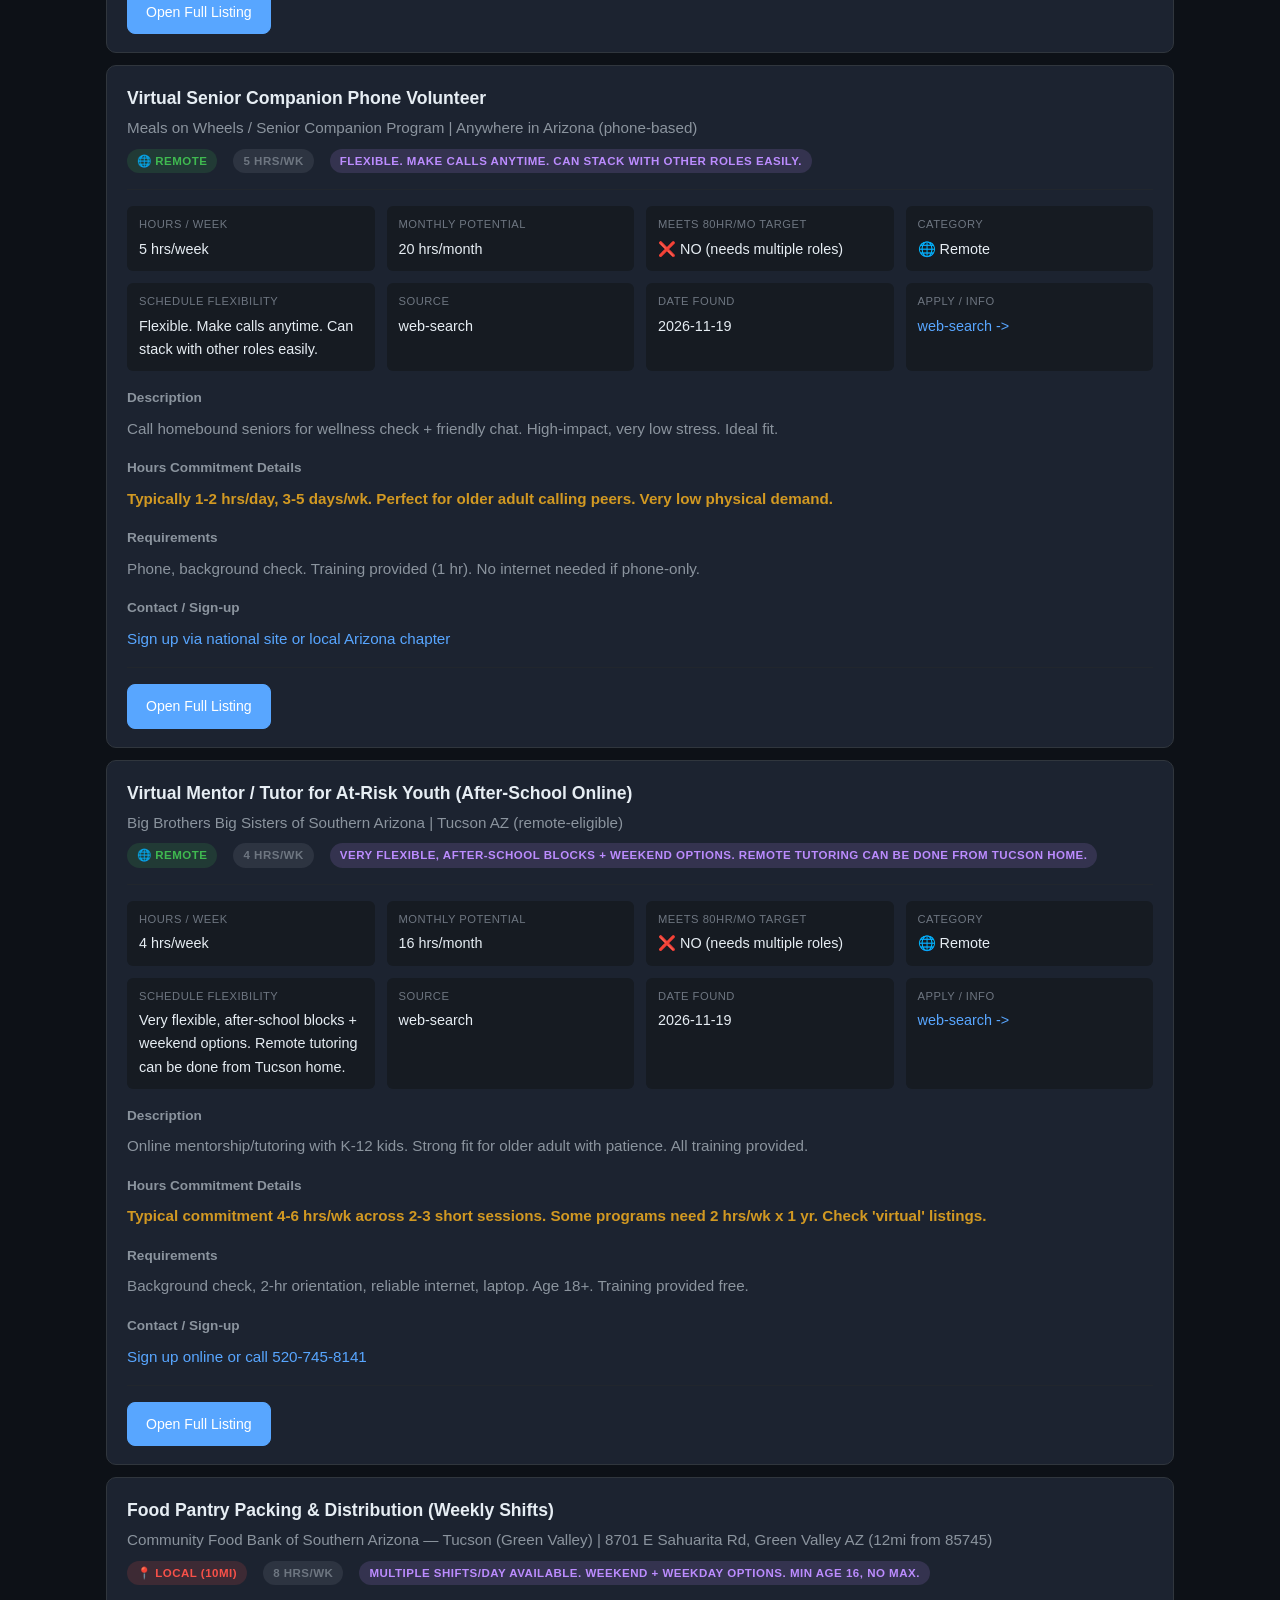
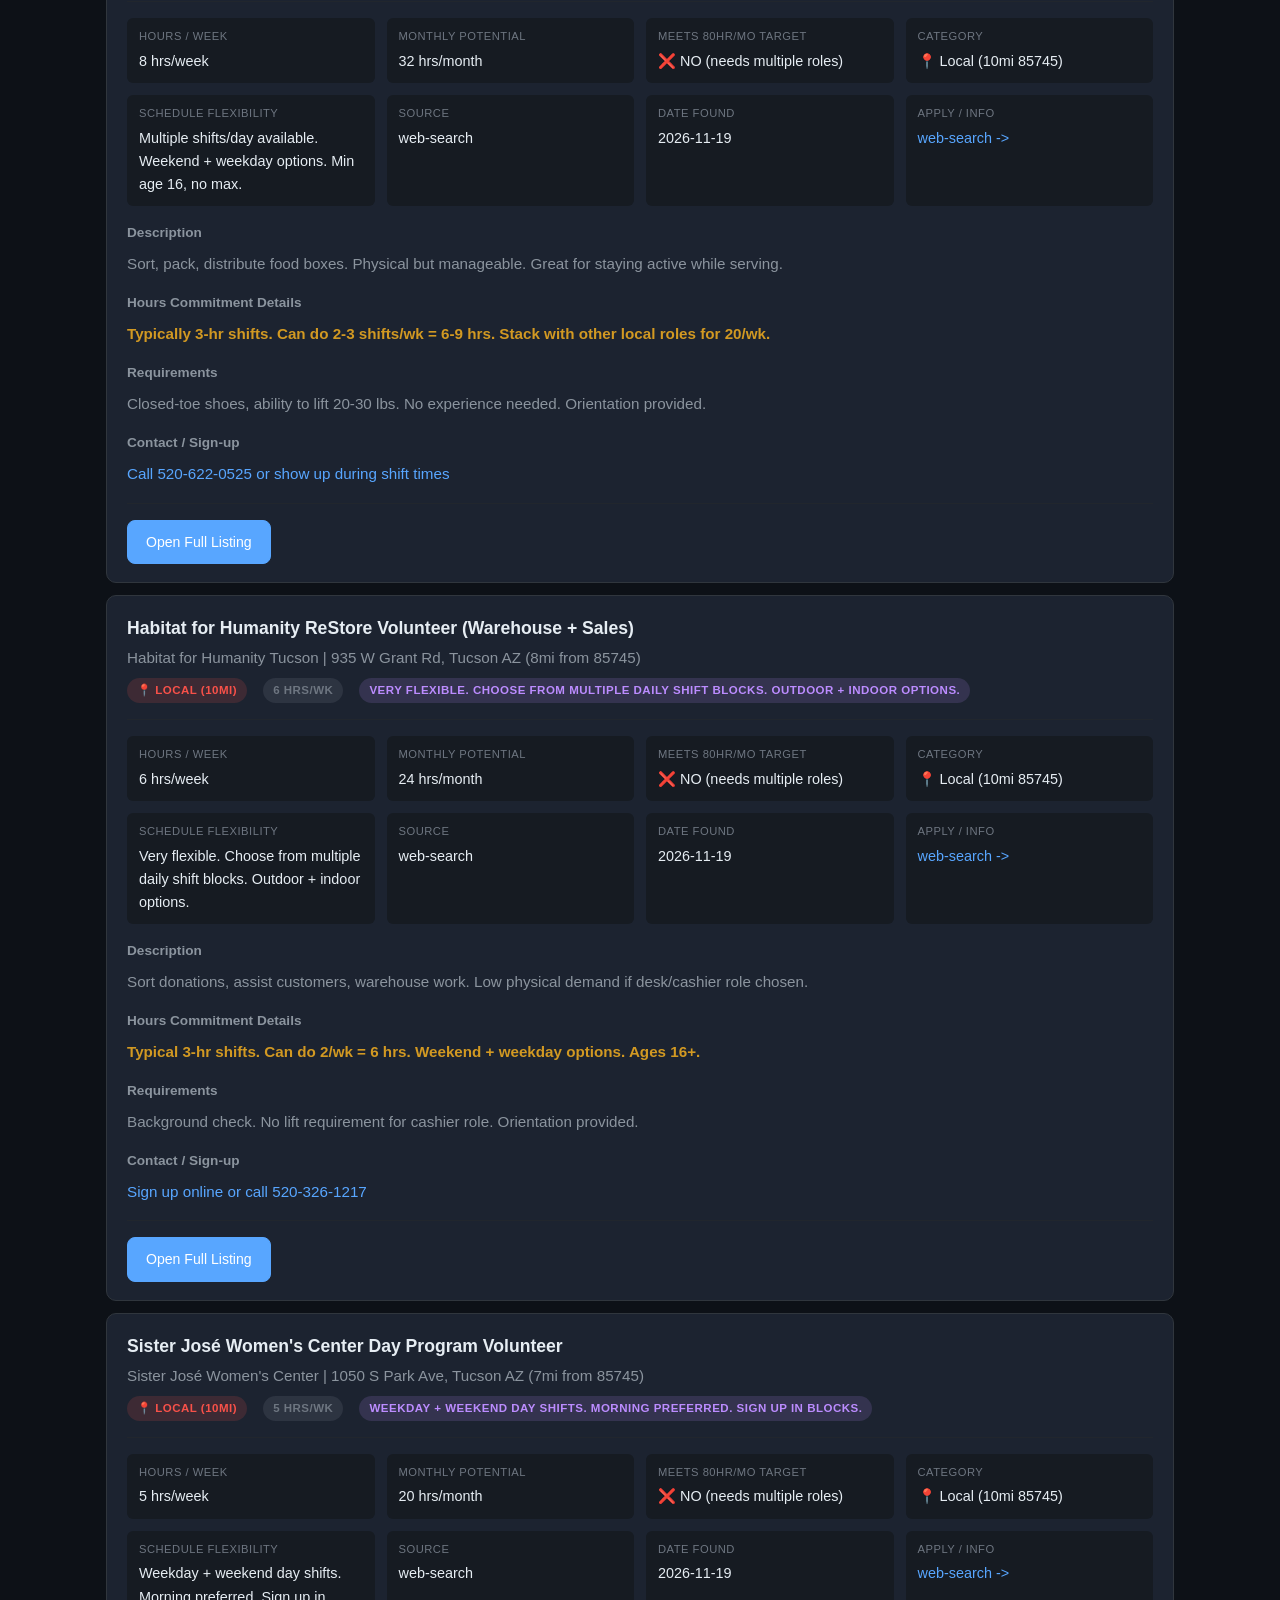
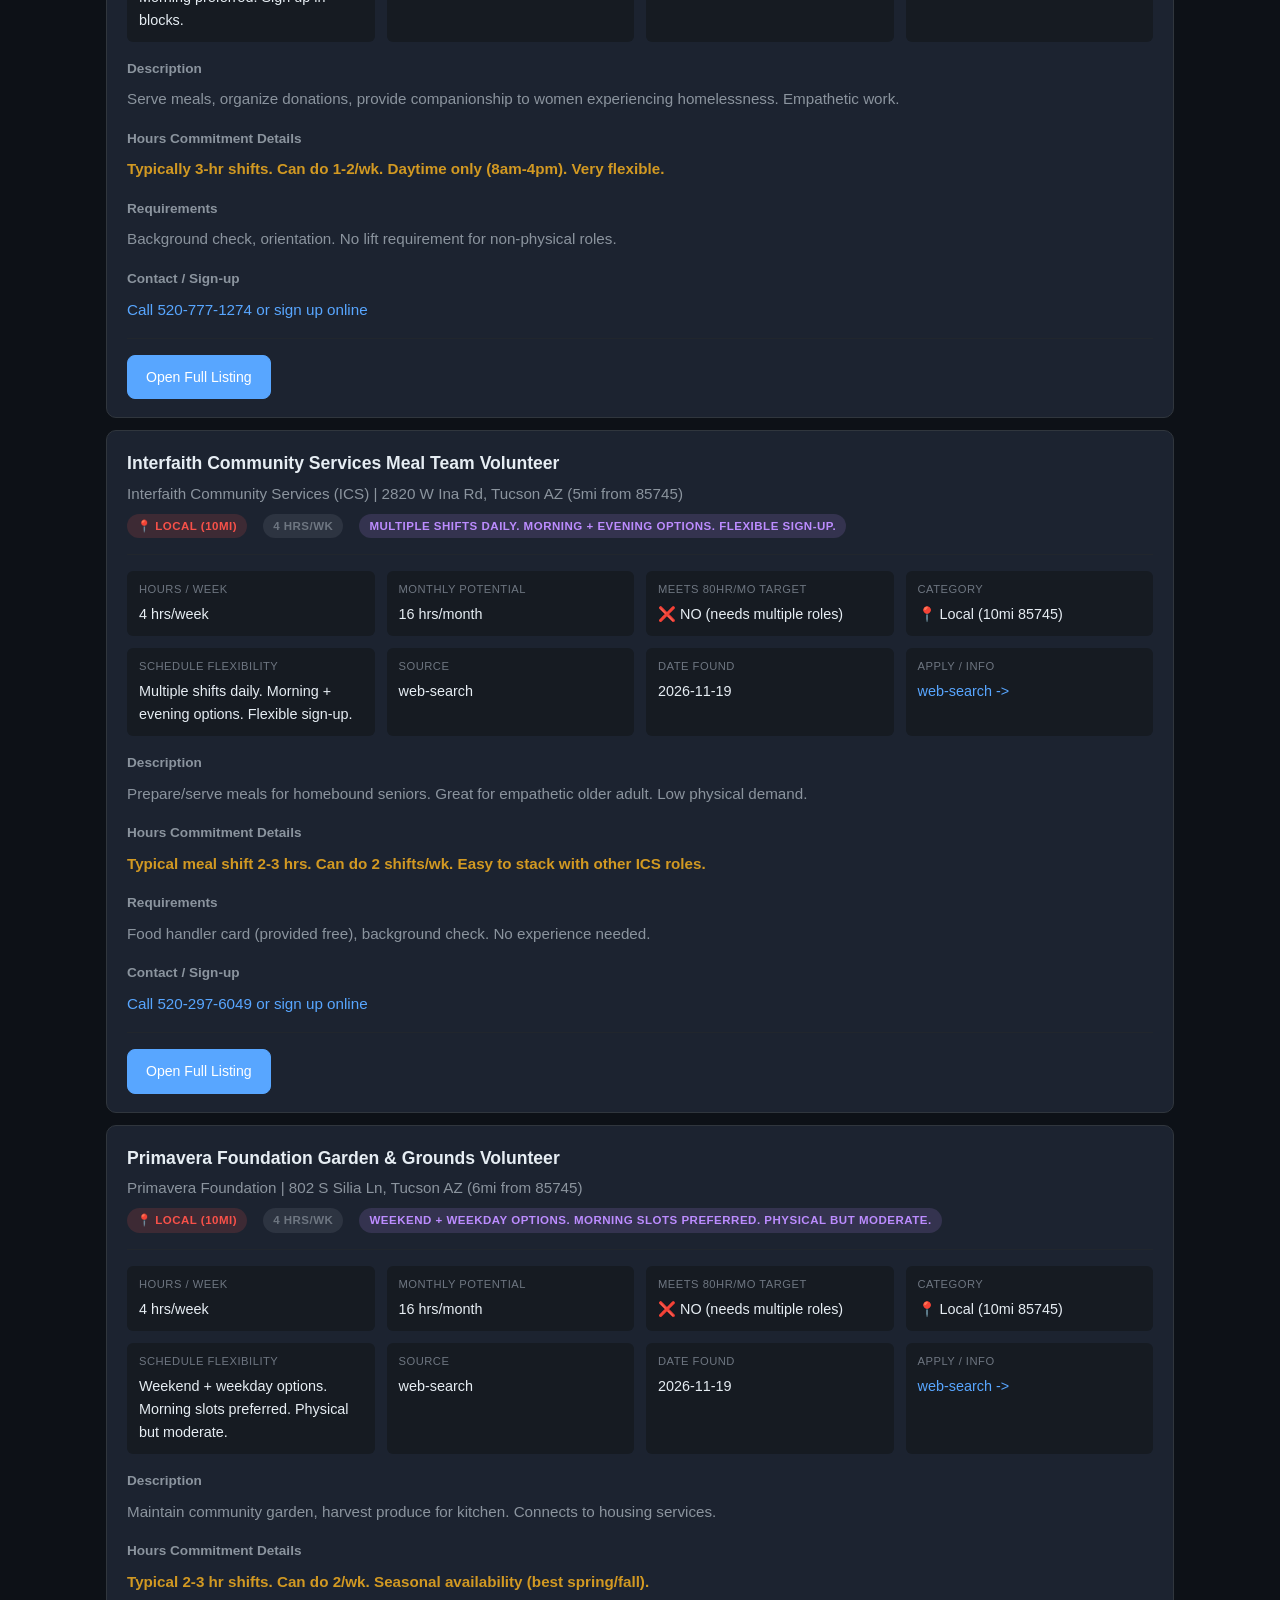
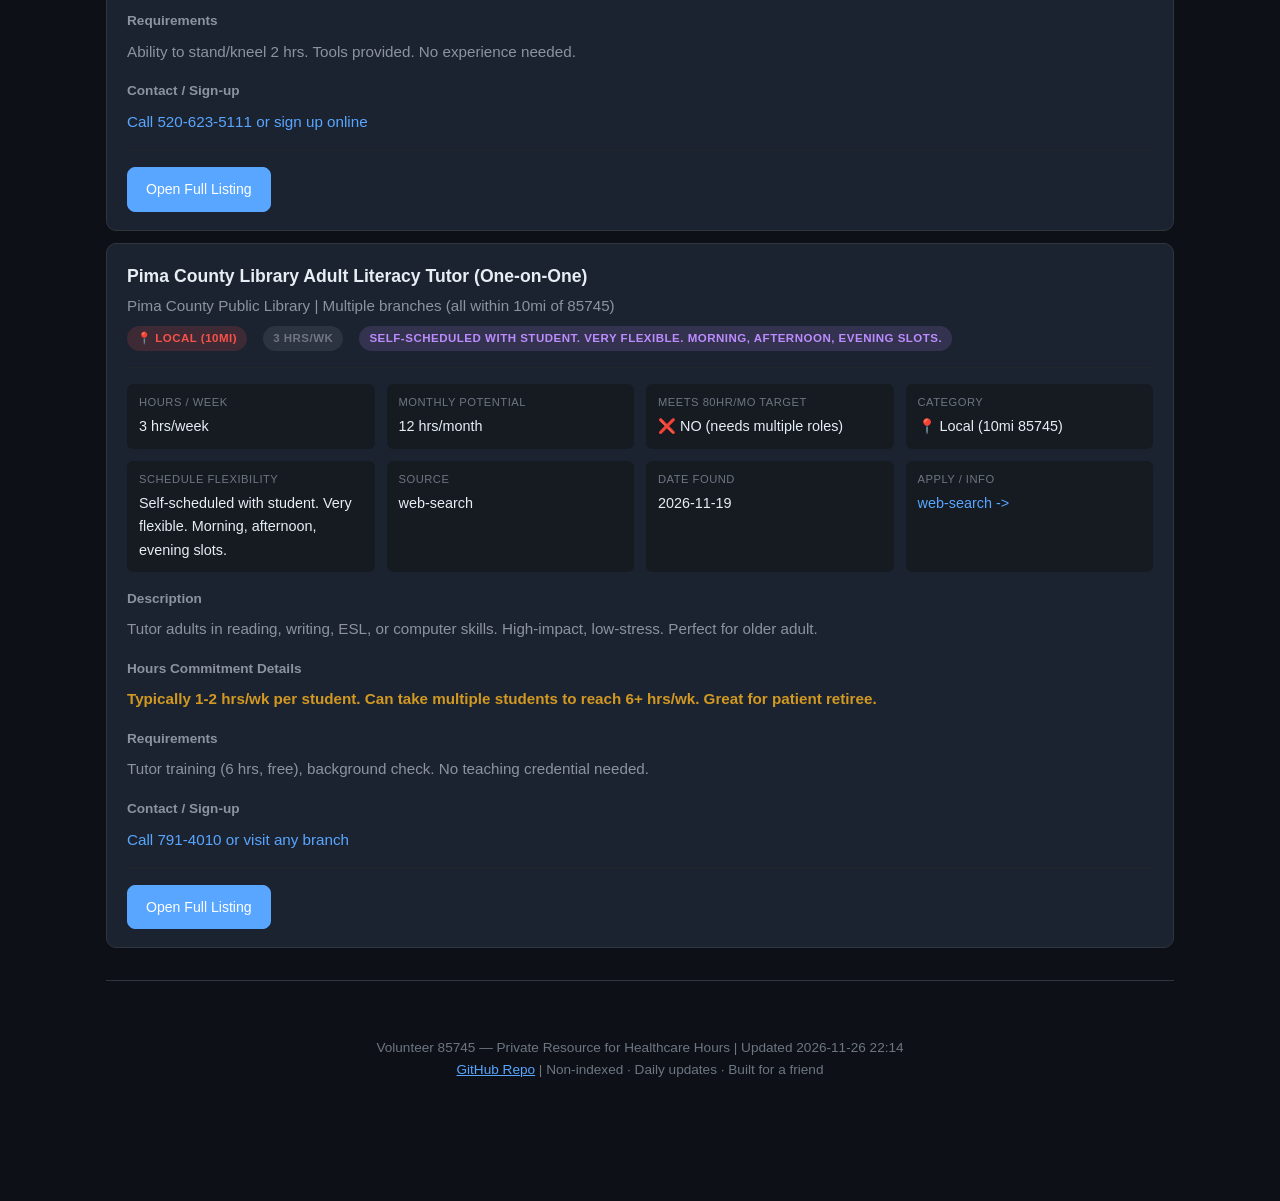
==== commit f2f9883f: "Site rebuild: auto-update 2026-11-26" ====
--- a/cycle-2026-11-19.html
+++ b/cycle-2026-11-19.html
@@ -595,7 +595,7 @@
 <button id="backToTop" aria-label="Back to top">^</button>
 <footer>
   <p style="text-align: center; color: var(--text-muted); font-size: 0.85rem; padding: 24px;">
-    Volunteer 85745 — Private Resource for Healthcare Hours | Updated 2026-11-25 22:12
+    Volunteer 85745 — Private Resource for Healthcare Hours | Updated 2026-11-26 22:14
     <br>
     <a href="https://github.com/djphamdev/volunteer85745" style="color: var(--accent);" target="_blank">GitHub Repo</a>
     | Non-indexed · Daily updates · Built for a friend
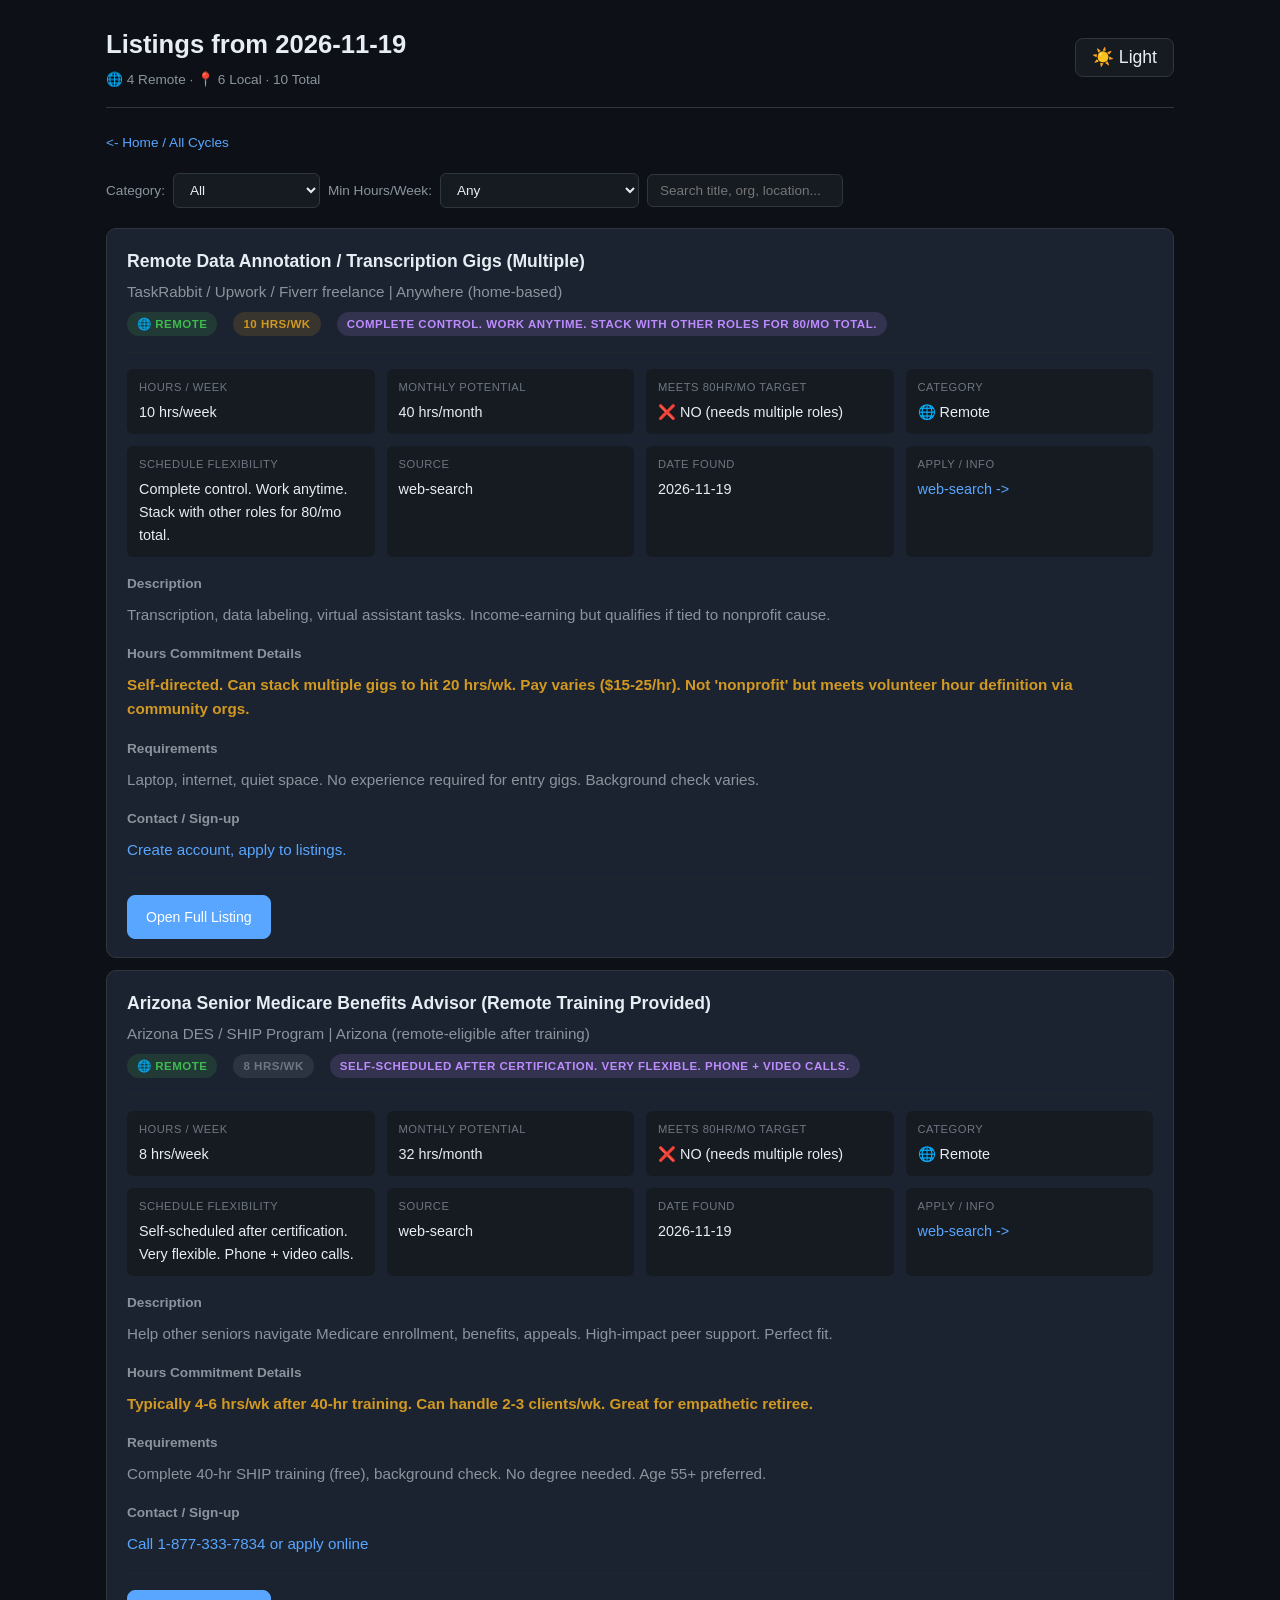
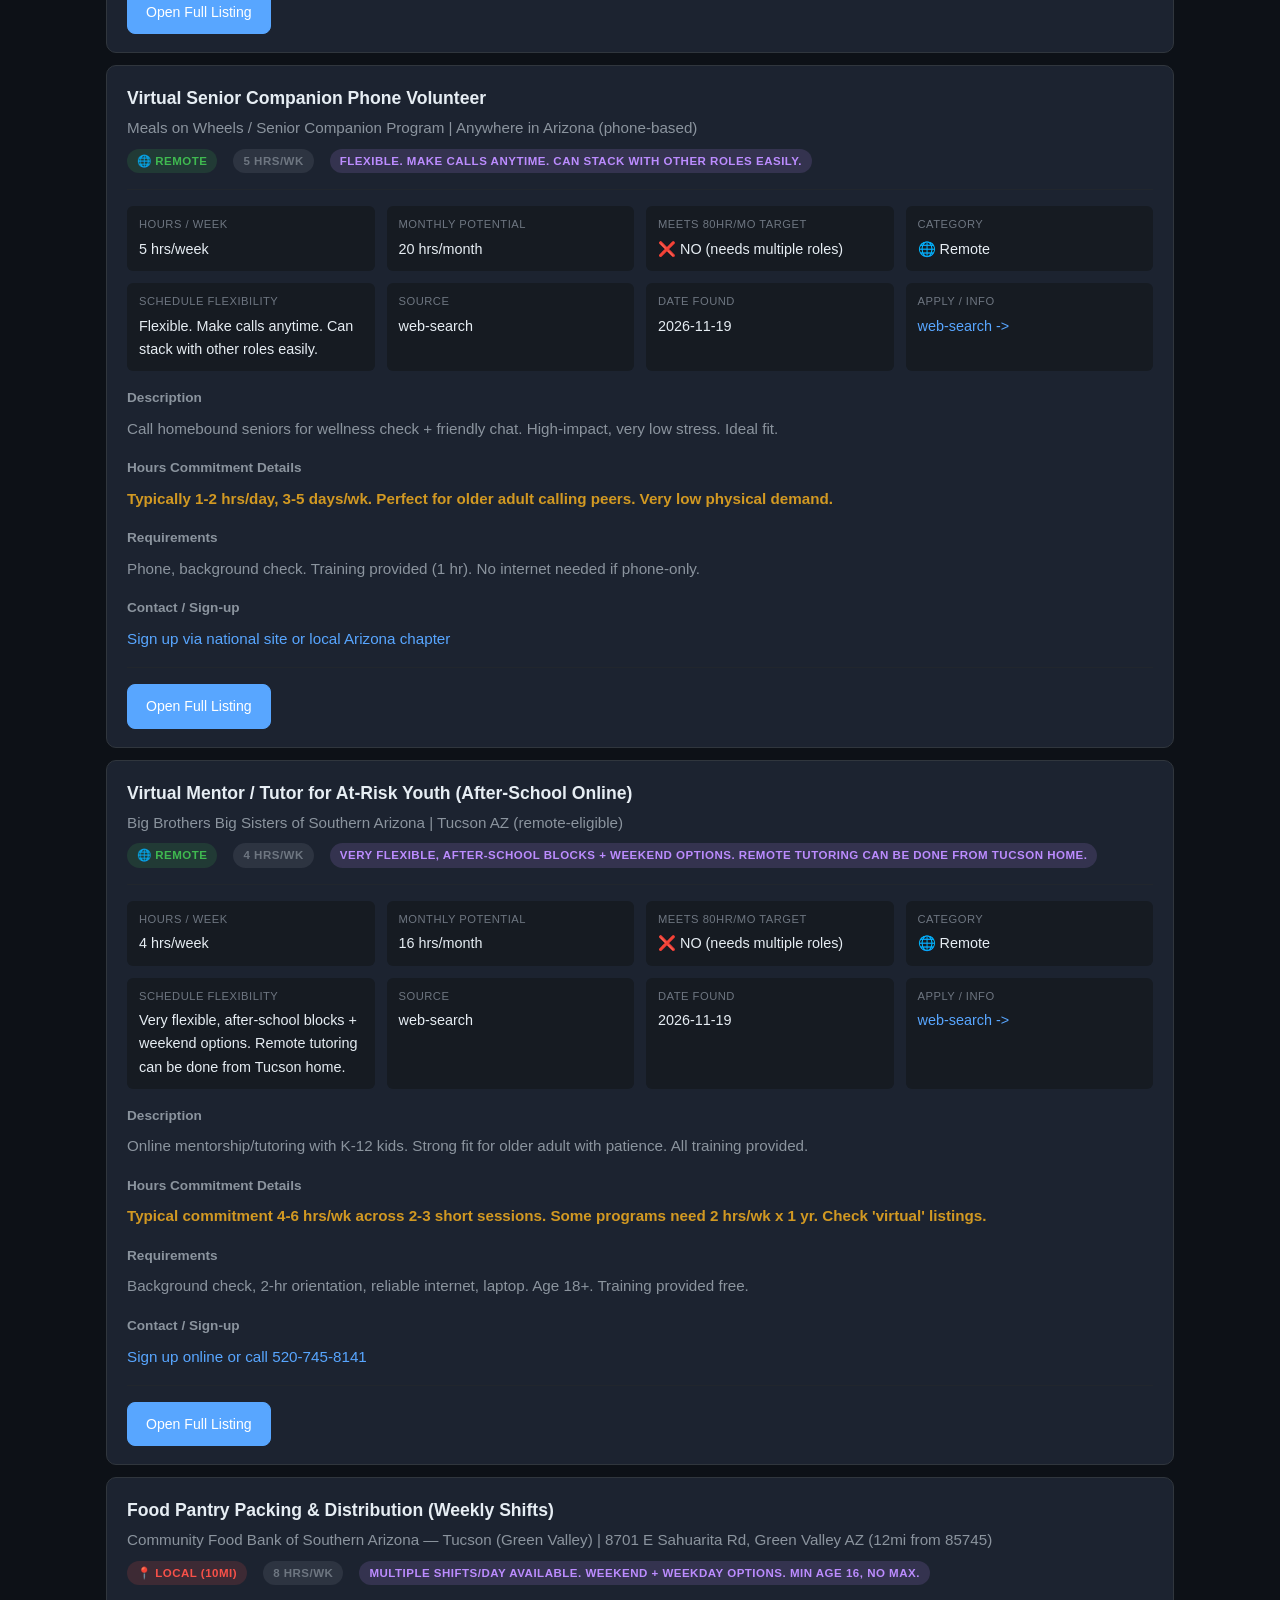
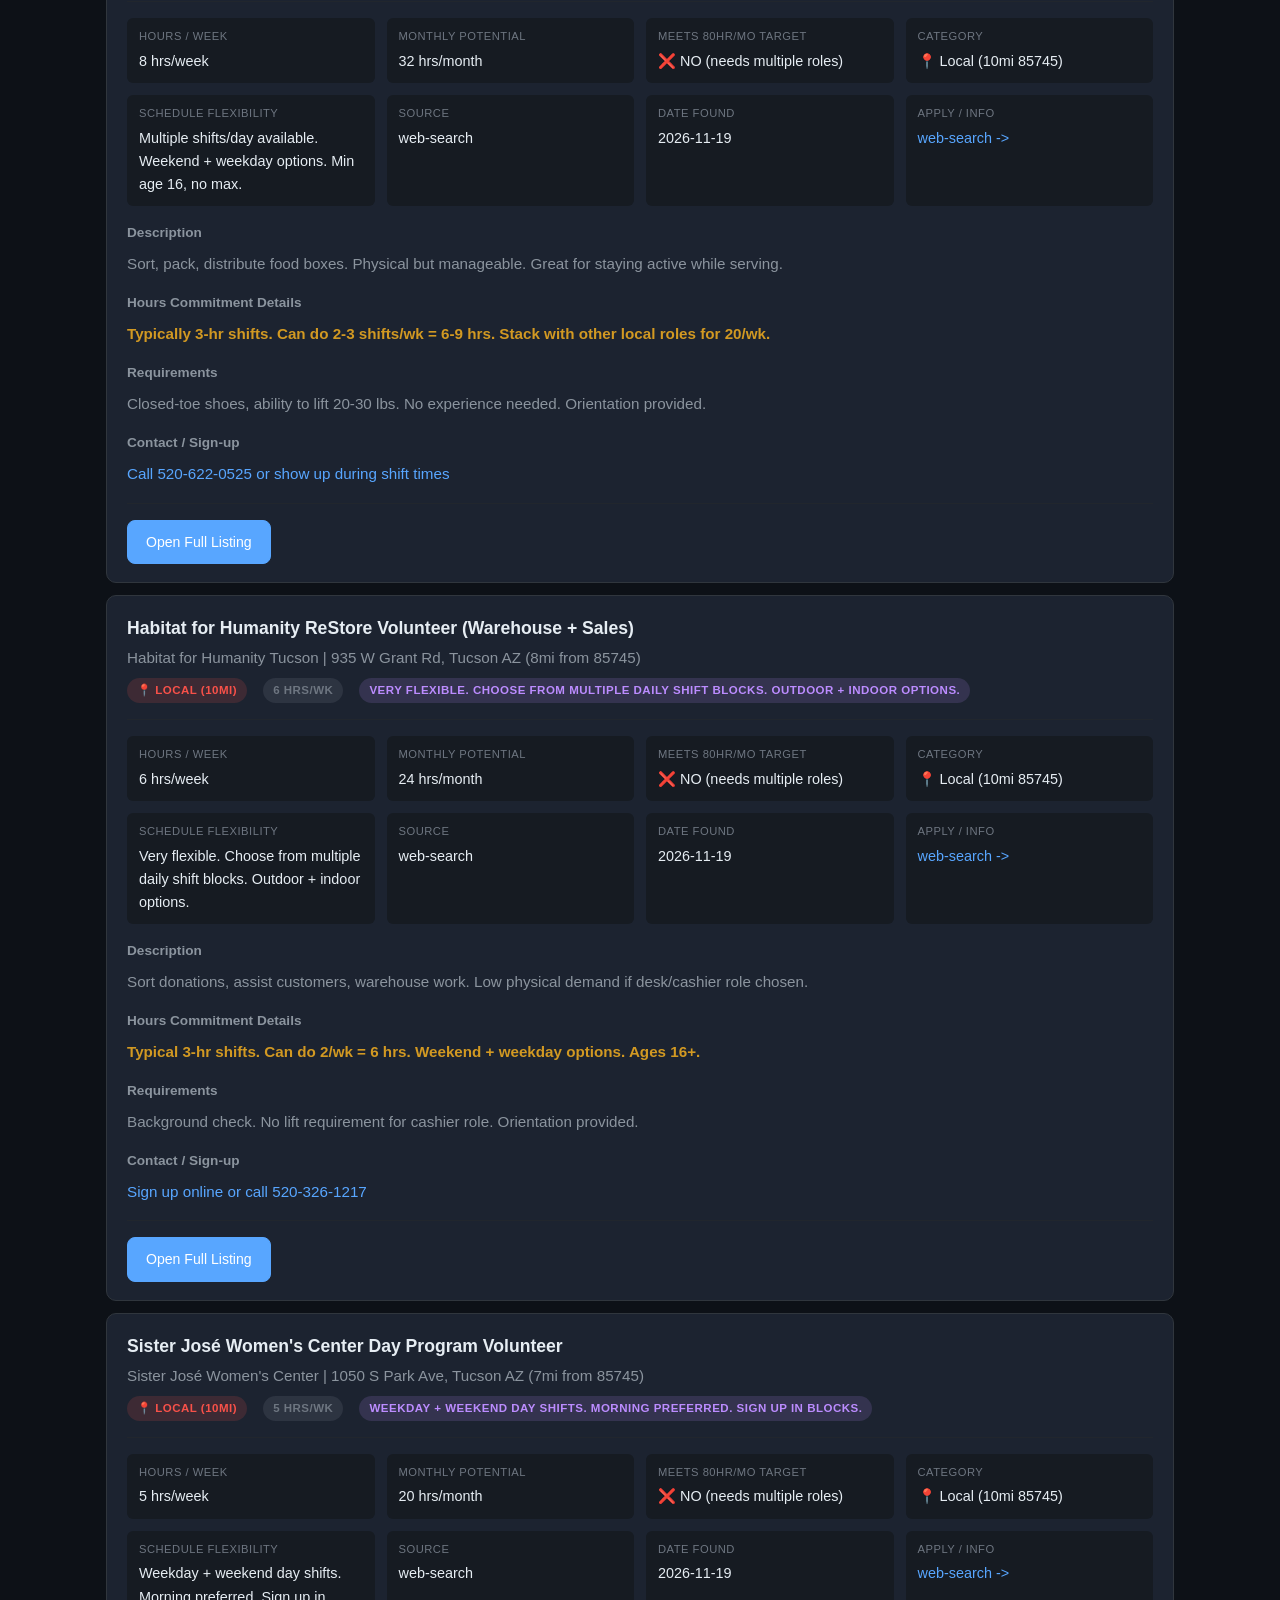
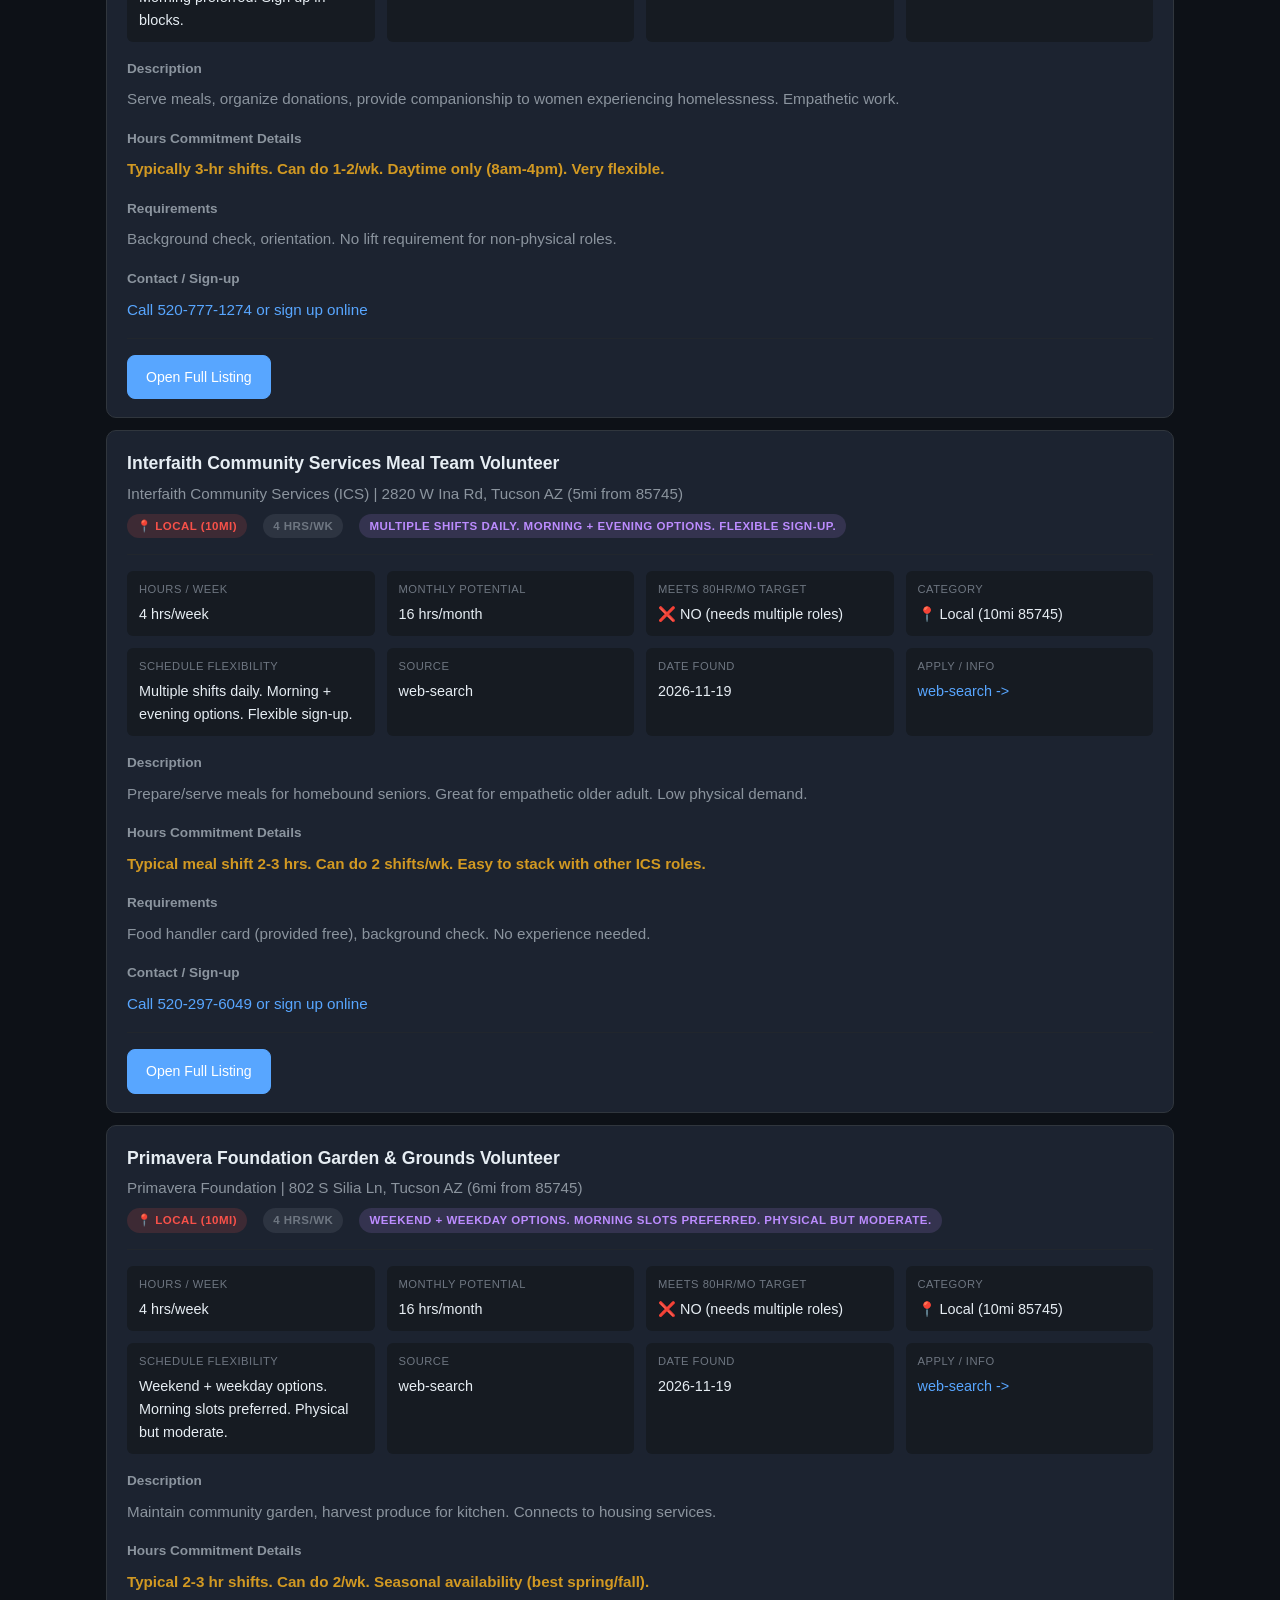
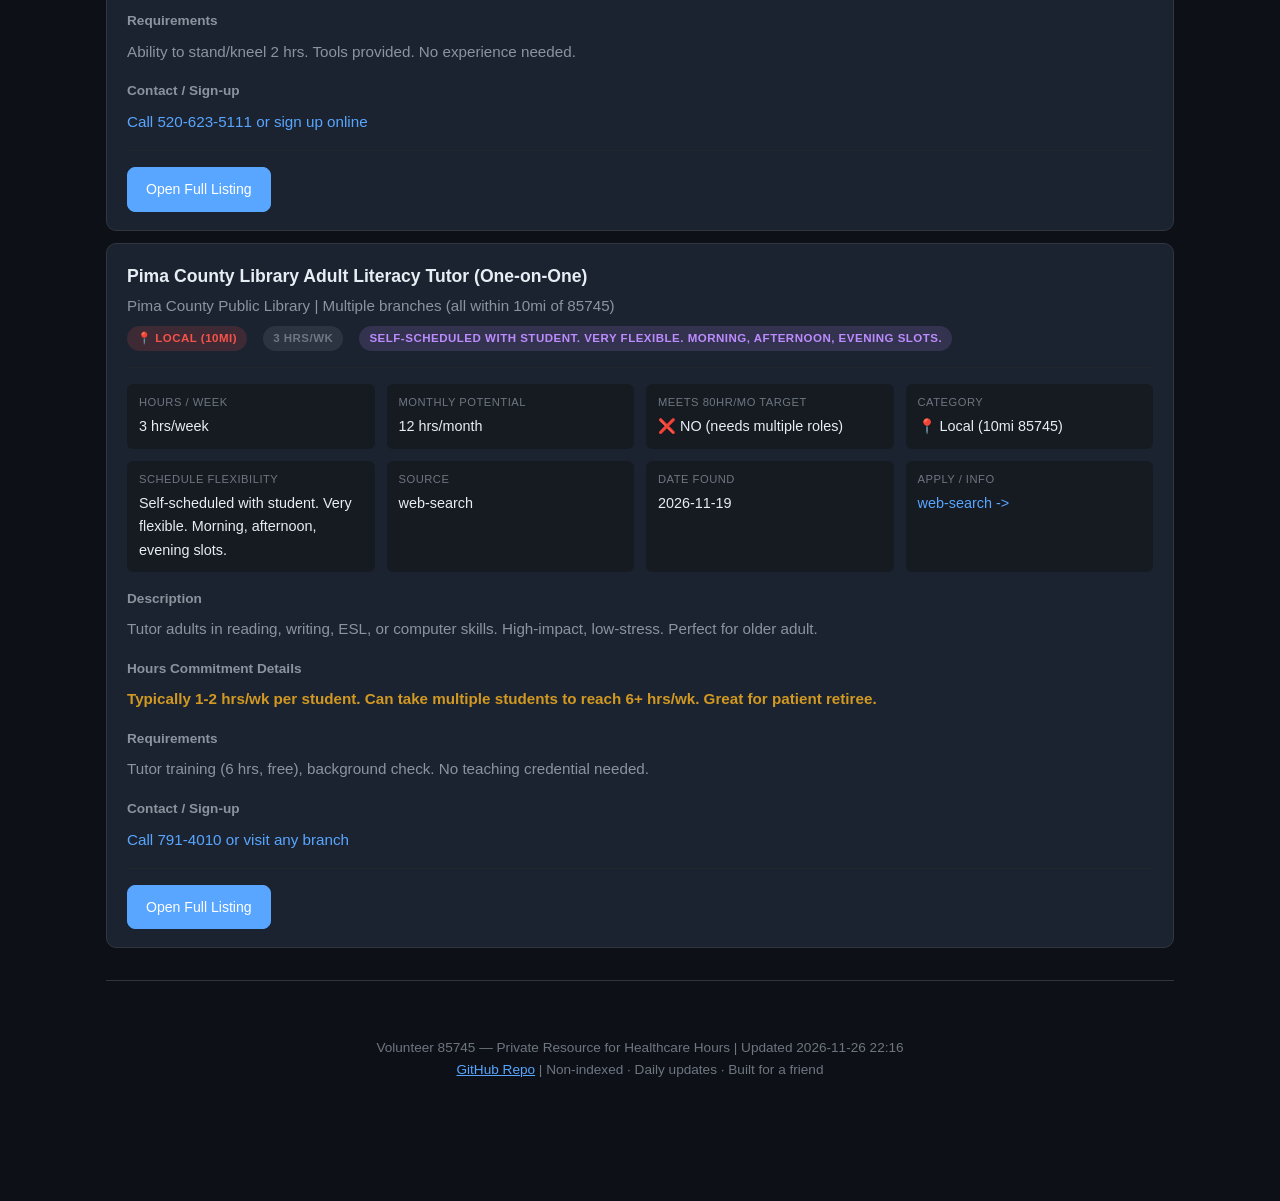
==== commit 866c533f: "Site rebuild: auto-update 2026-11-26" ====
--- a/cycle-2026-11-19.html
+++ b/cycle-2026-11-19.html
@@ -595,7 +595,7 @@
 <button id="backToTop" aria-label="Back to top">^</button>
 <footer>
   <p style="text-align: center; color: var(--text-muted); font-size: 0.85rem; padding: 24px;">
-    Volunteer 85745 — Private Resource for Healthcare Hours | Updated 2026-11-26 22:14
+    Volunteer 85745 — Private Resource for Healthcare Hours | Updated 2026-11-26 22:16
     <br>
     <a href="https://github.com/djphamdev/volunteer85745" style="color: var(--accent);" target="_blank">GitHub Repo</a>
     | Non-indexed · Daily updates · Built for a friend
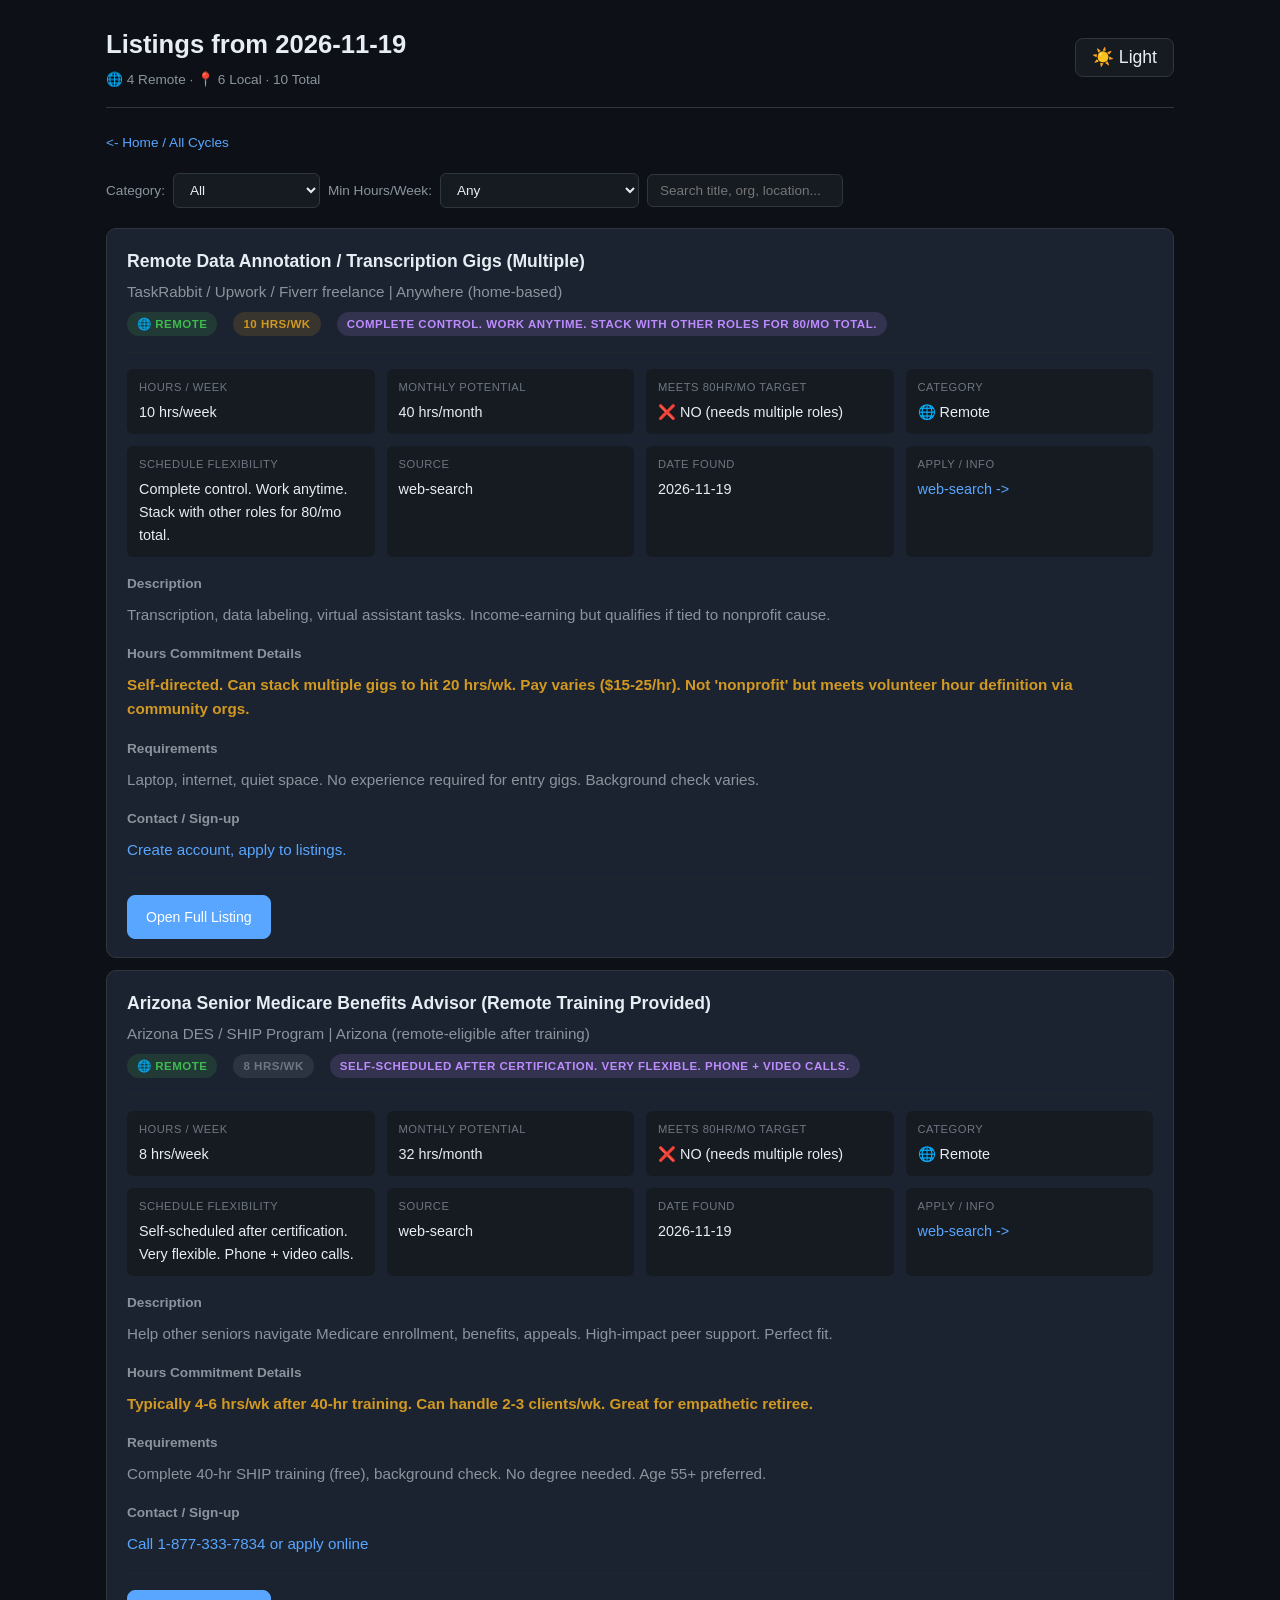
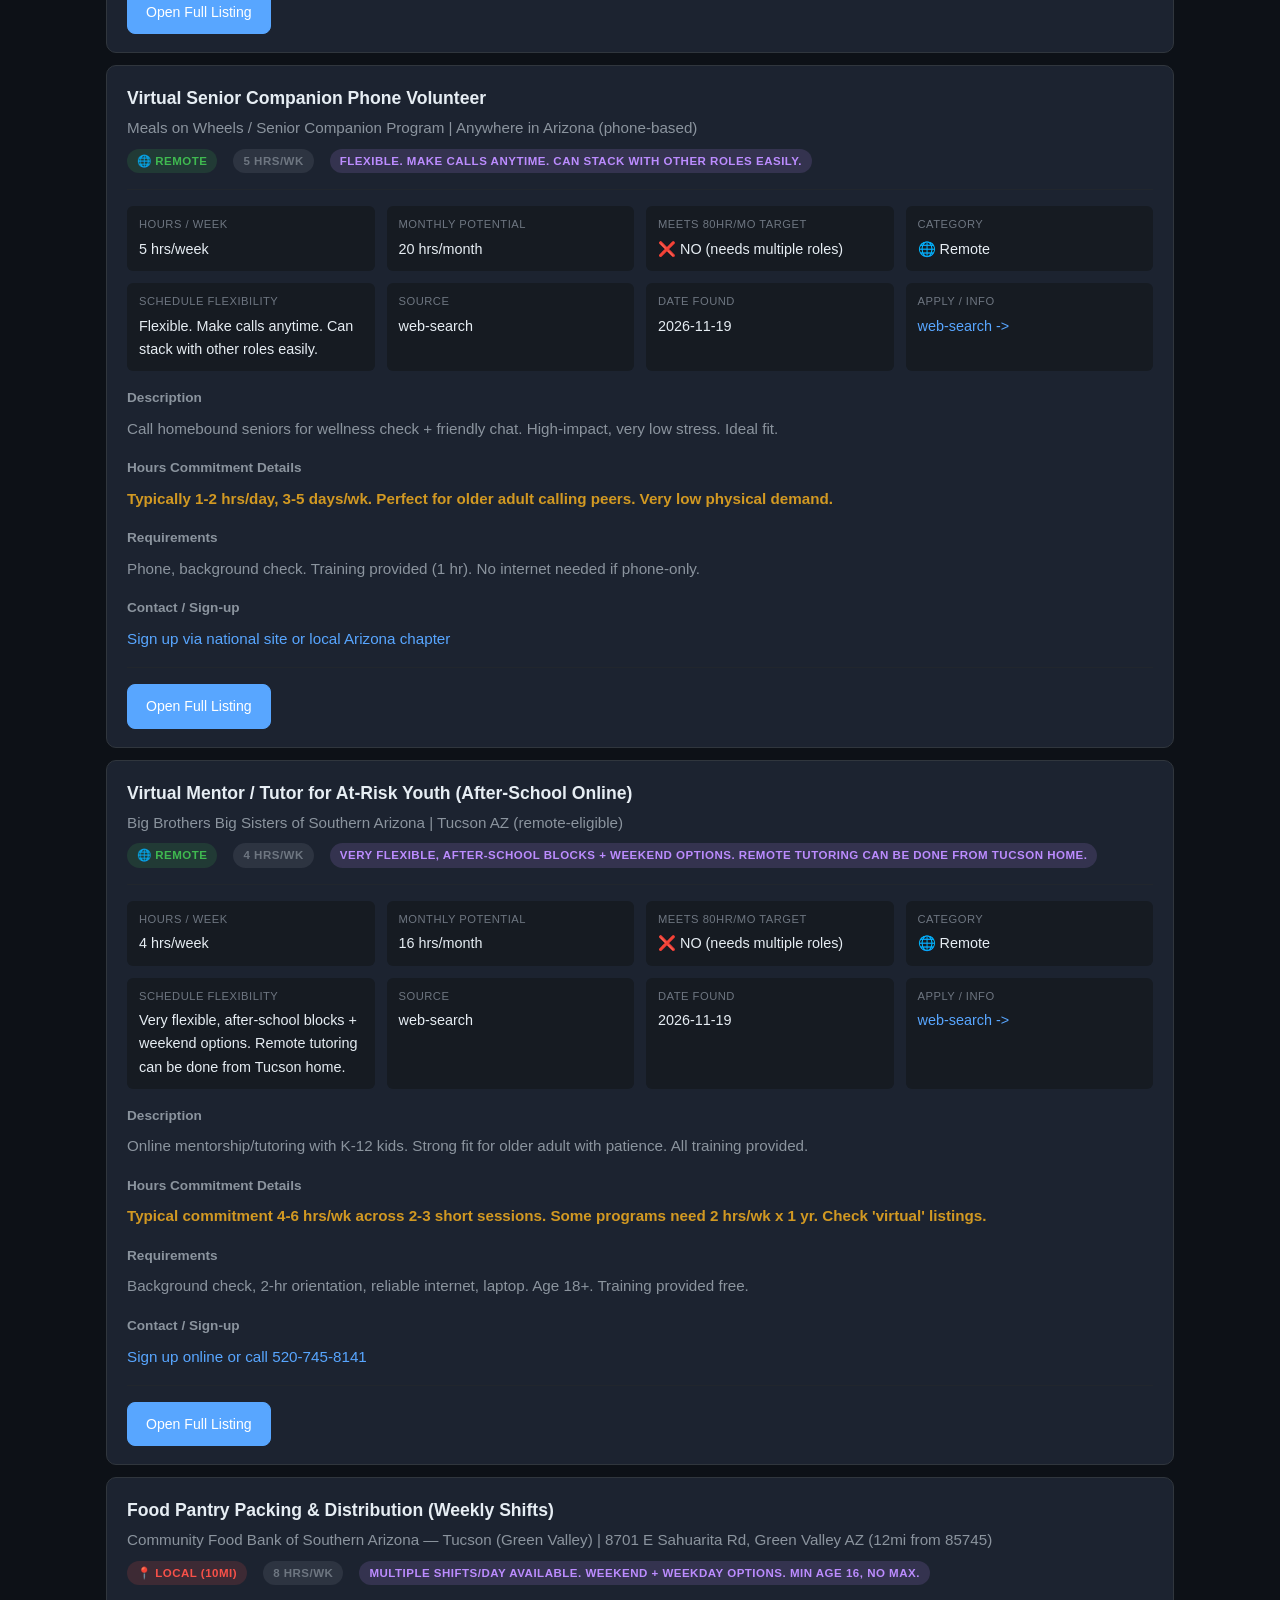
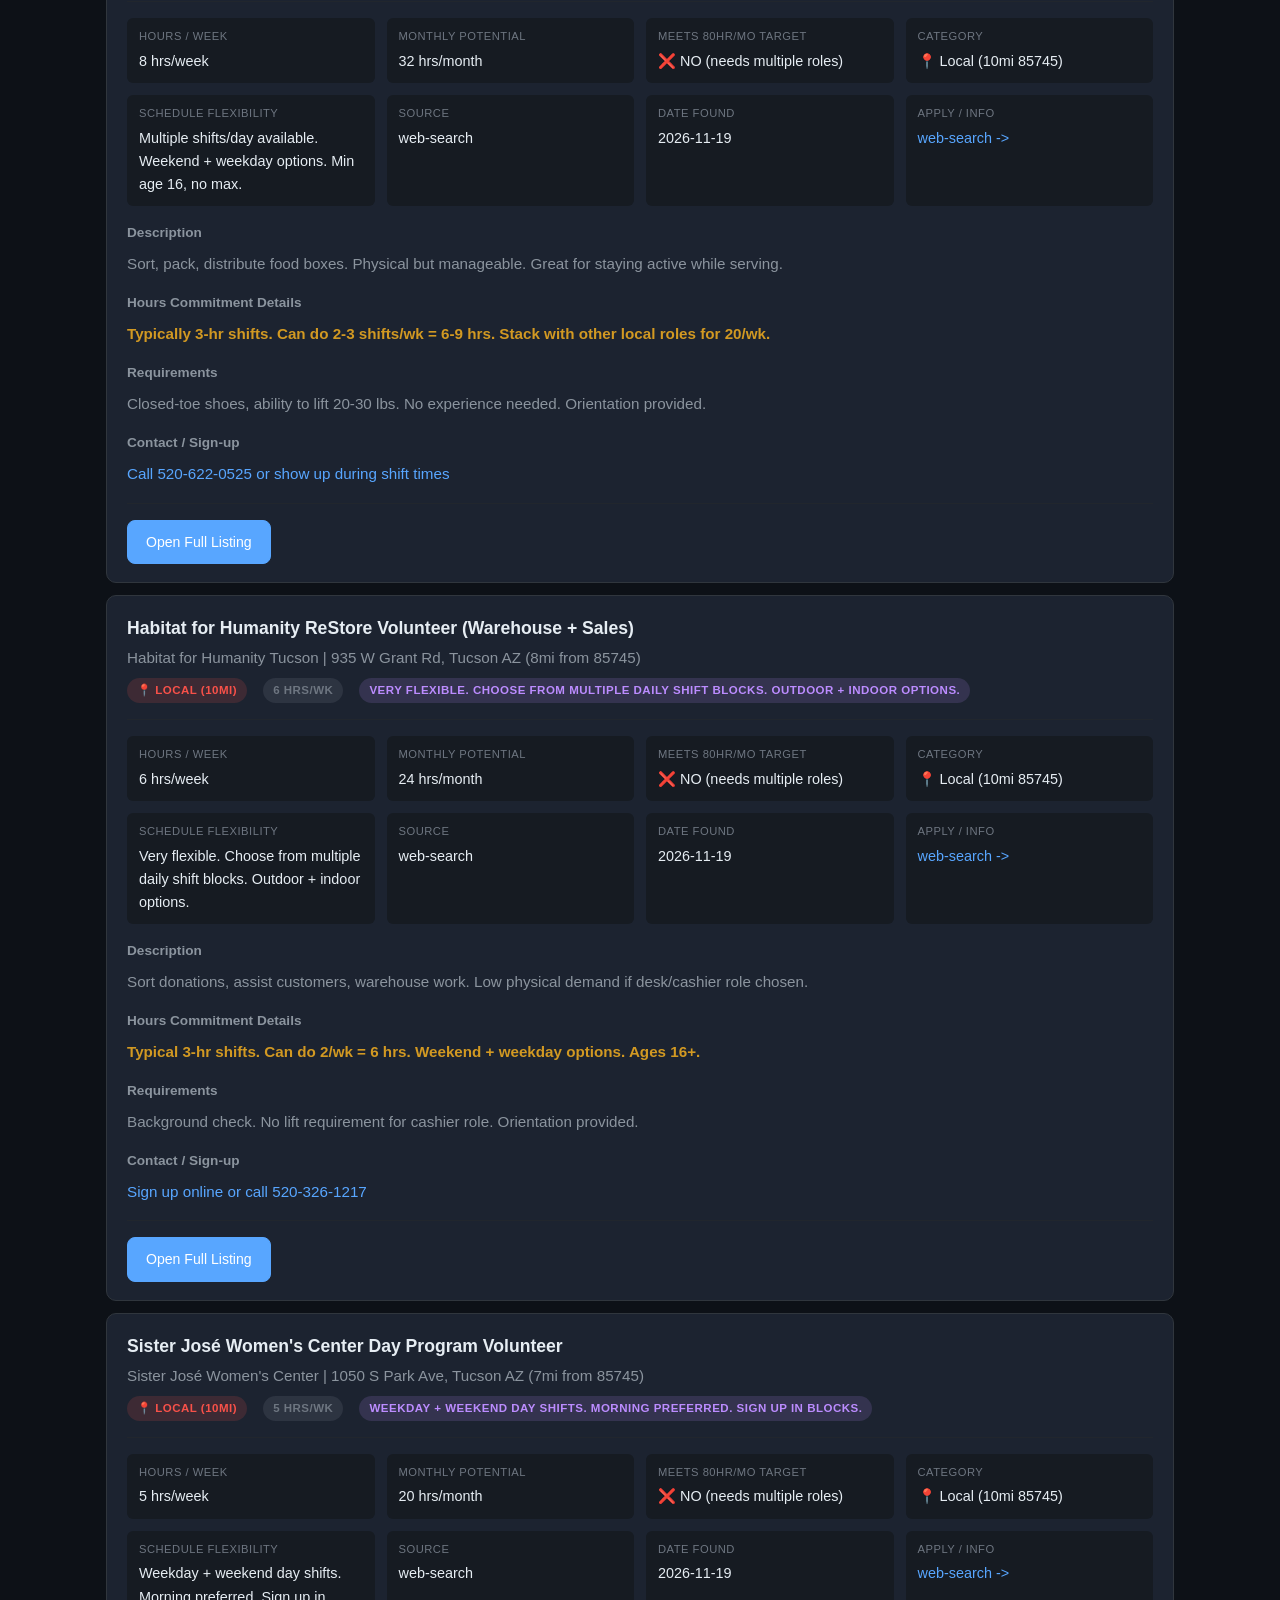
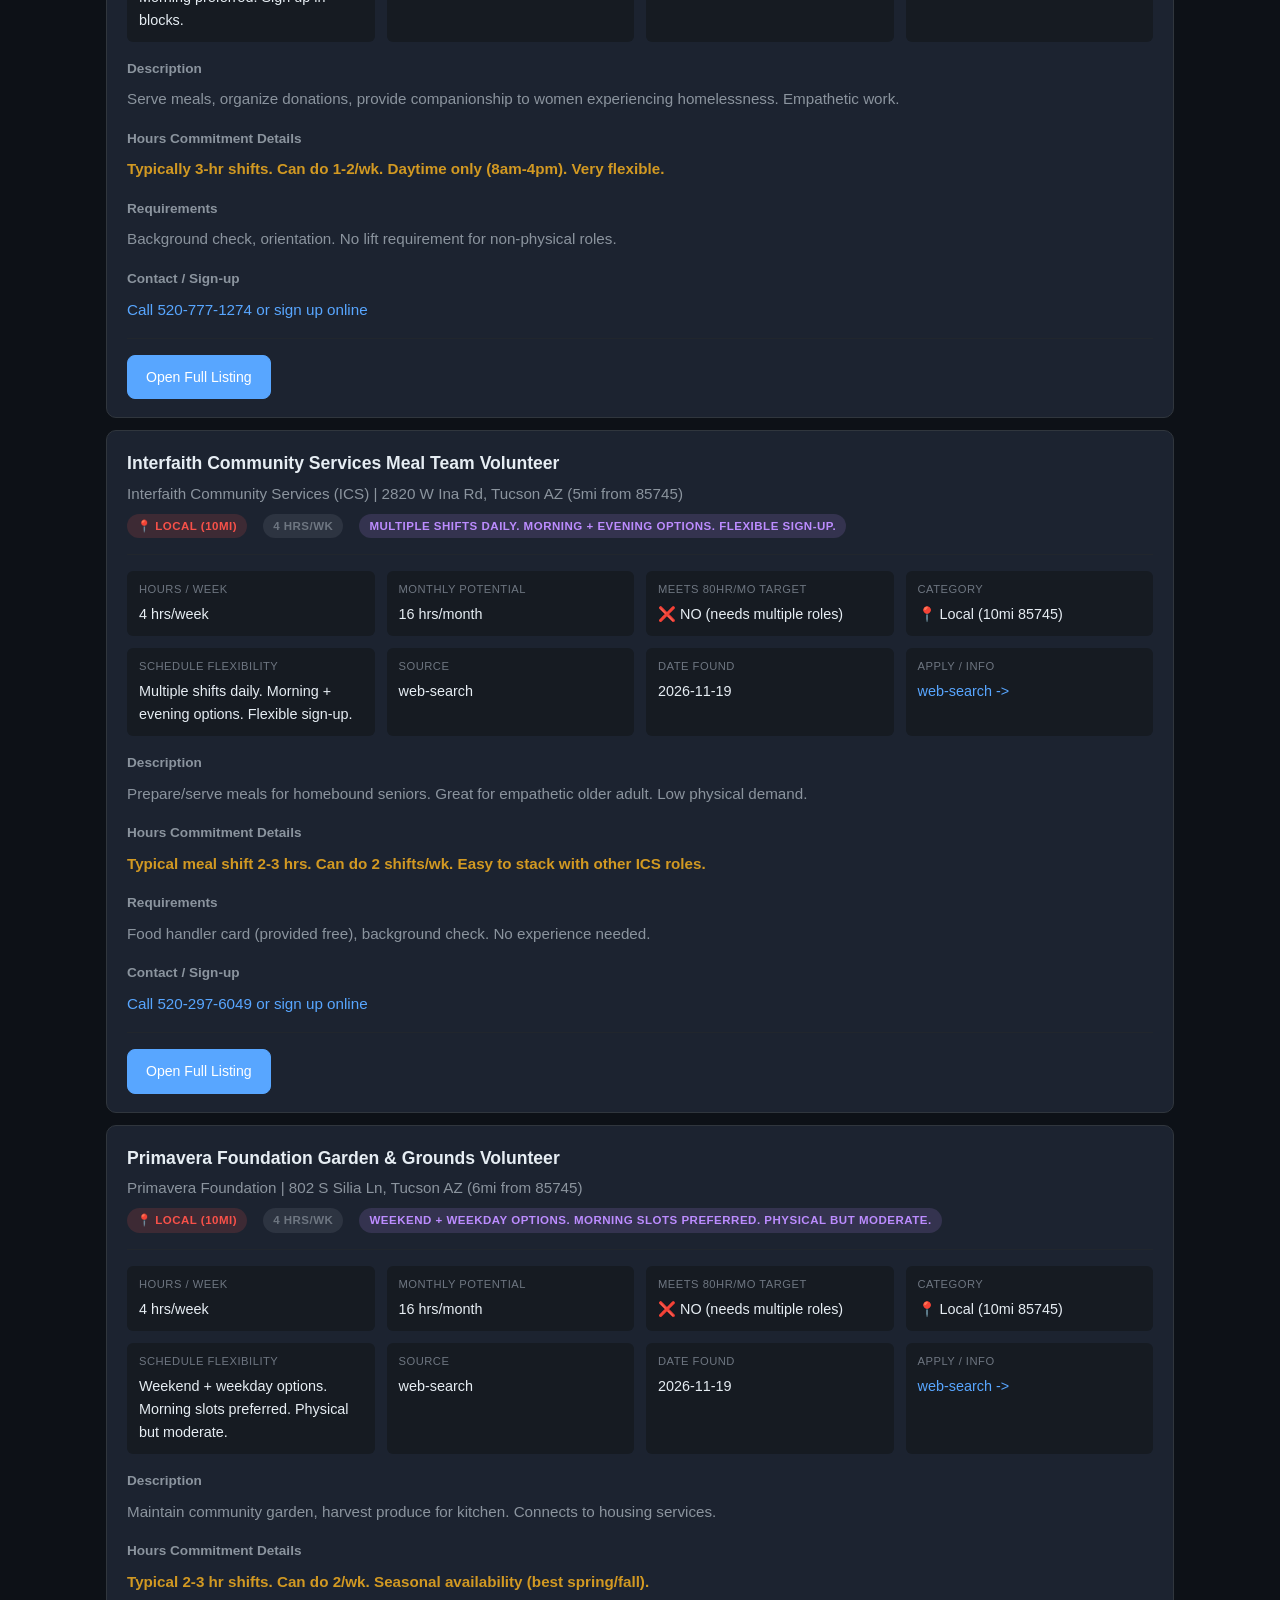
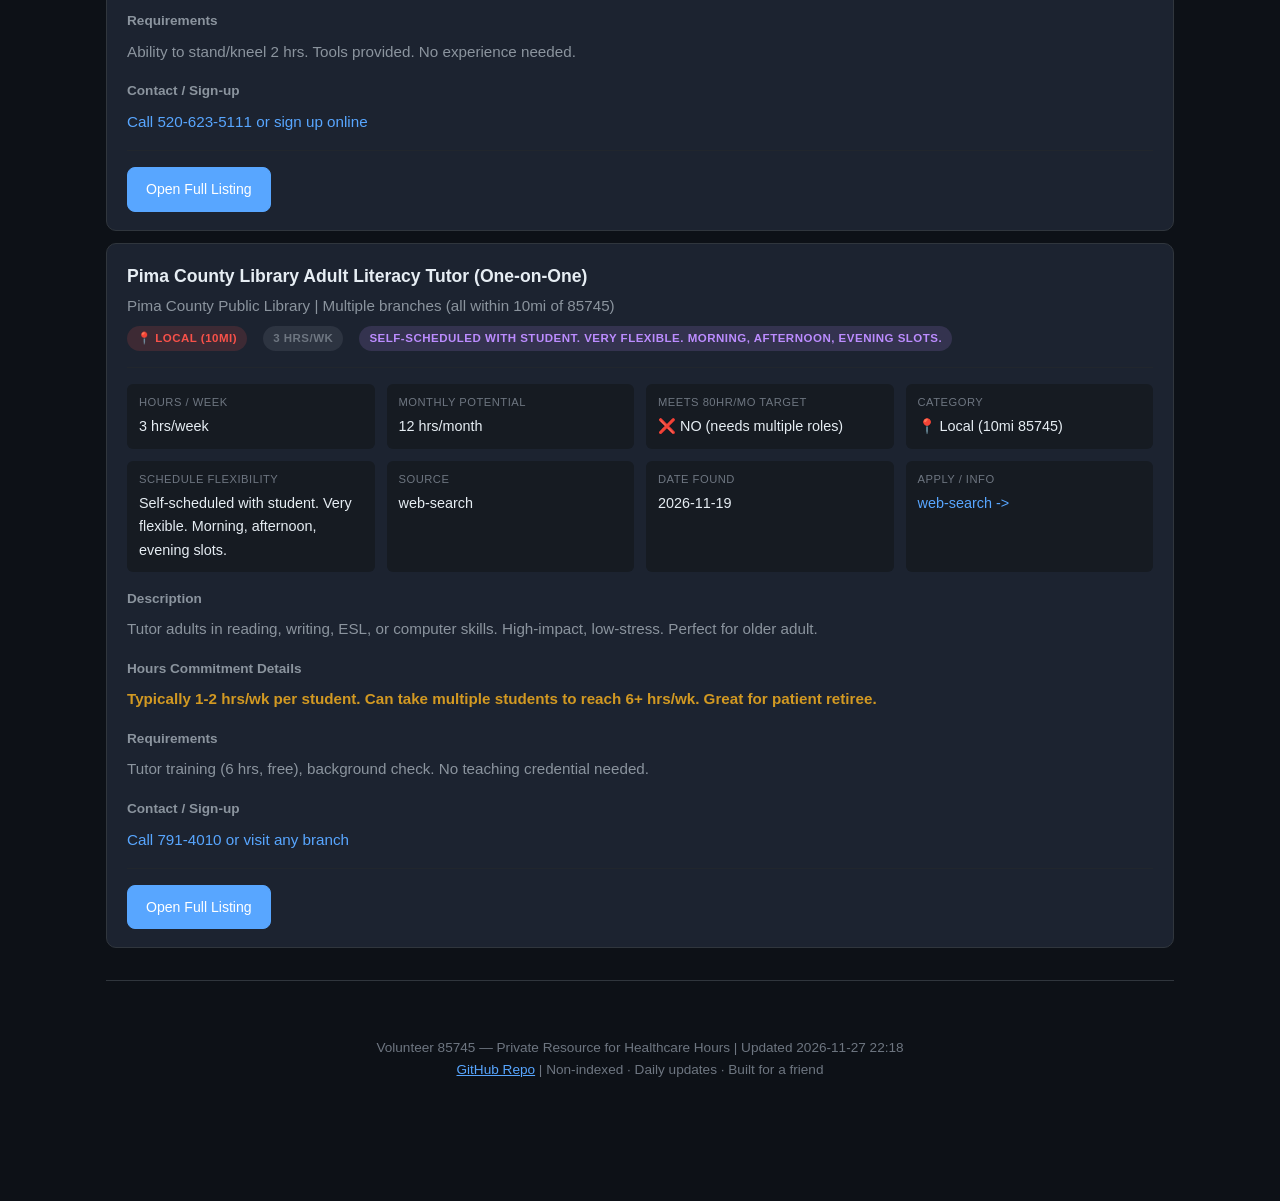
==== commit 5a4e1c95: "Site rebuild: auto-update 2026-11-27" ====
--- a/cycle-2026-11-19.html
+++ b/cycle-2026-11-19.html
@@ -595,7 +595,7 @@
 <button id="backToTop" aria-label="Back to top">^</button>
 <footer>
   <p style="text-align: center; color: var(--text-muted); font-size: 0.85rem; padding: 24px;">
-    Volunteer 85745 — Private Resource for Healthcare Hours | Updated 2026-11-26 22:16
+    Volunteer 85745 — Private Resource for Healthcare Hours | Updated 2026-11-27 22:18
     <br>
     <a href="https://github.com/djphamdev/volunteer85745" style="color: var(--accent);" target="_blank">GitHub Repo</a>
     | Non-indexed · Daily updates · Built for a friend
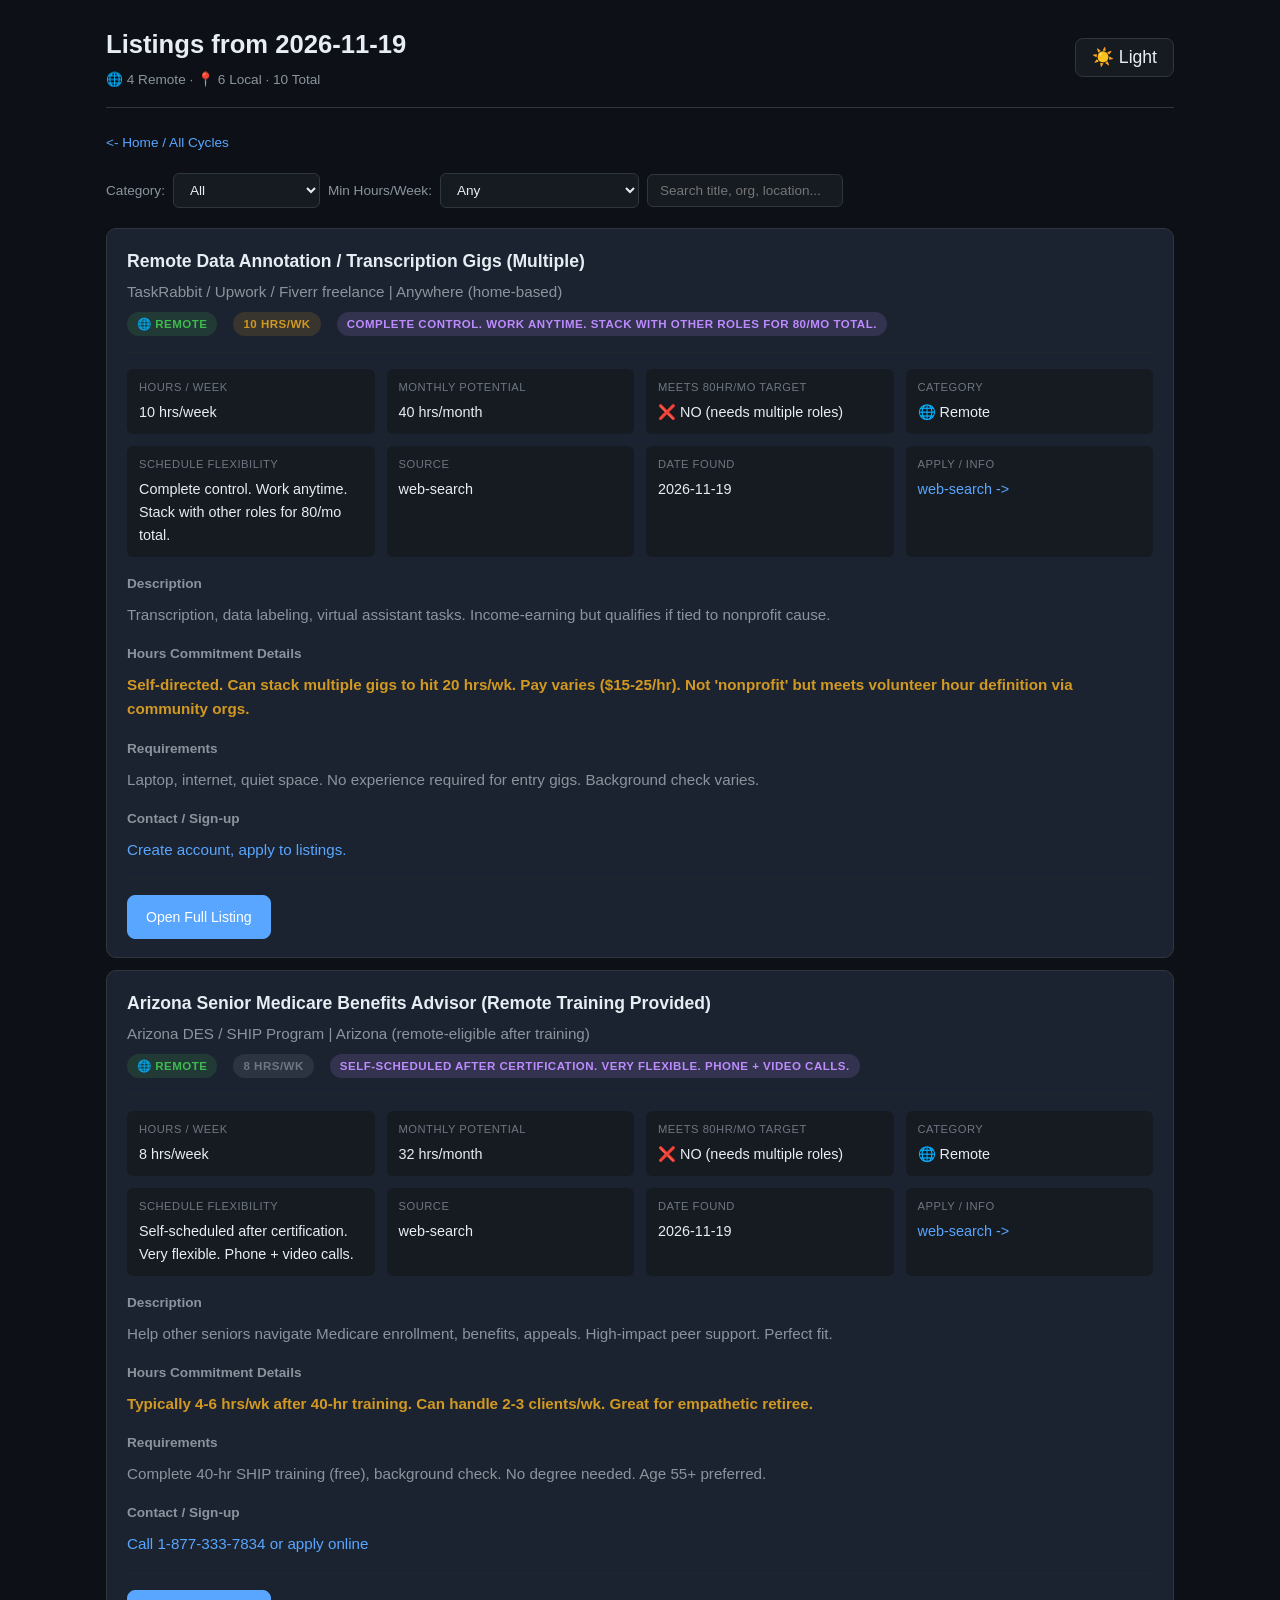
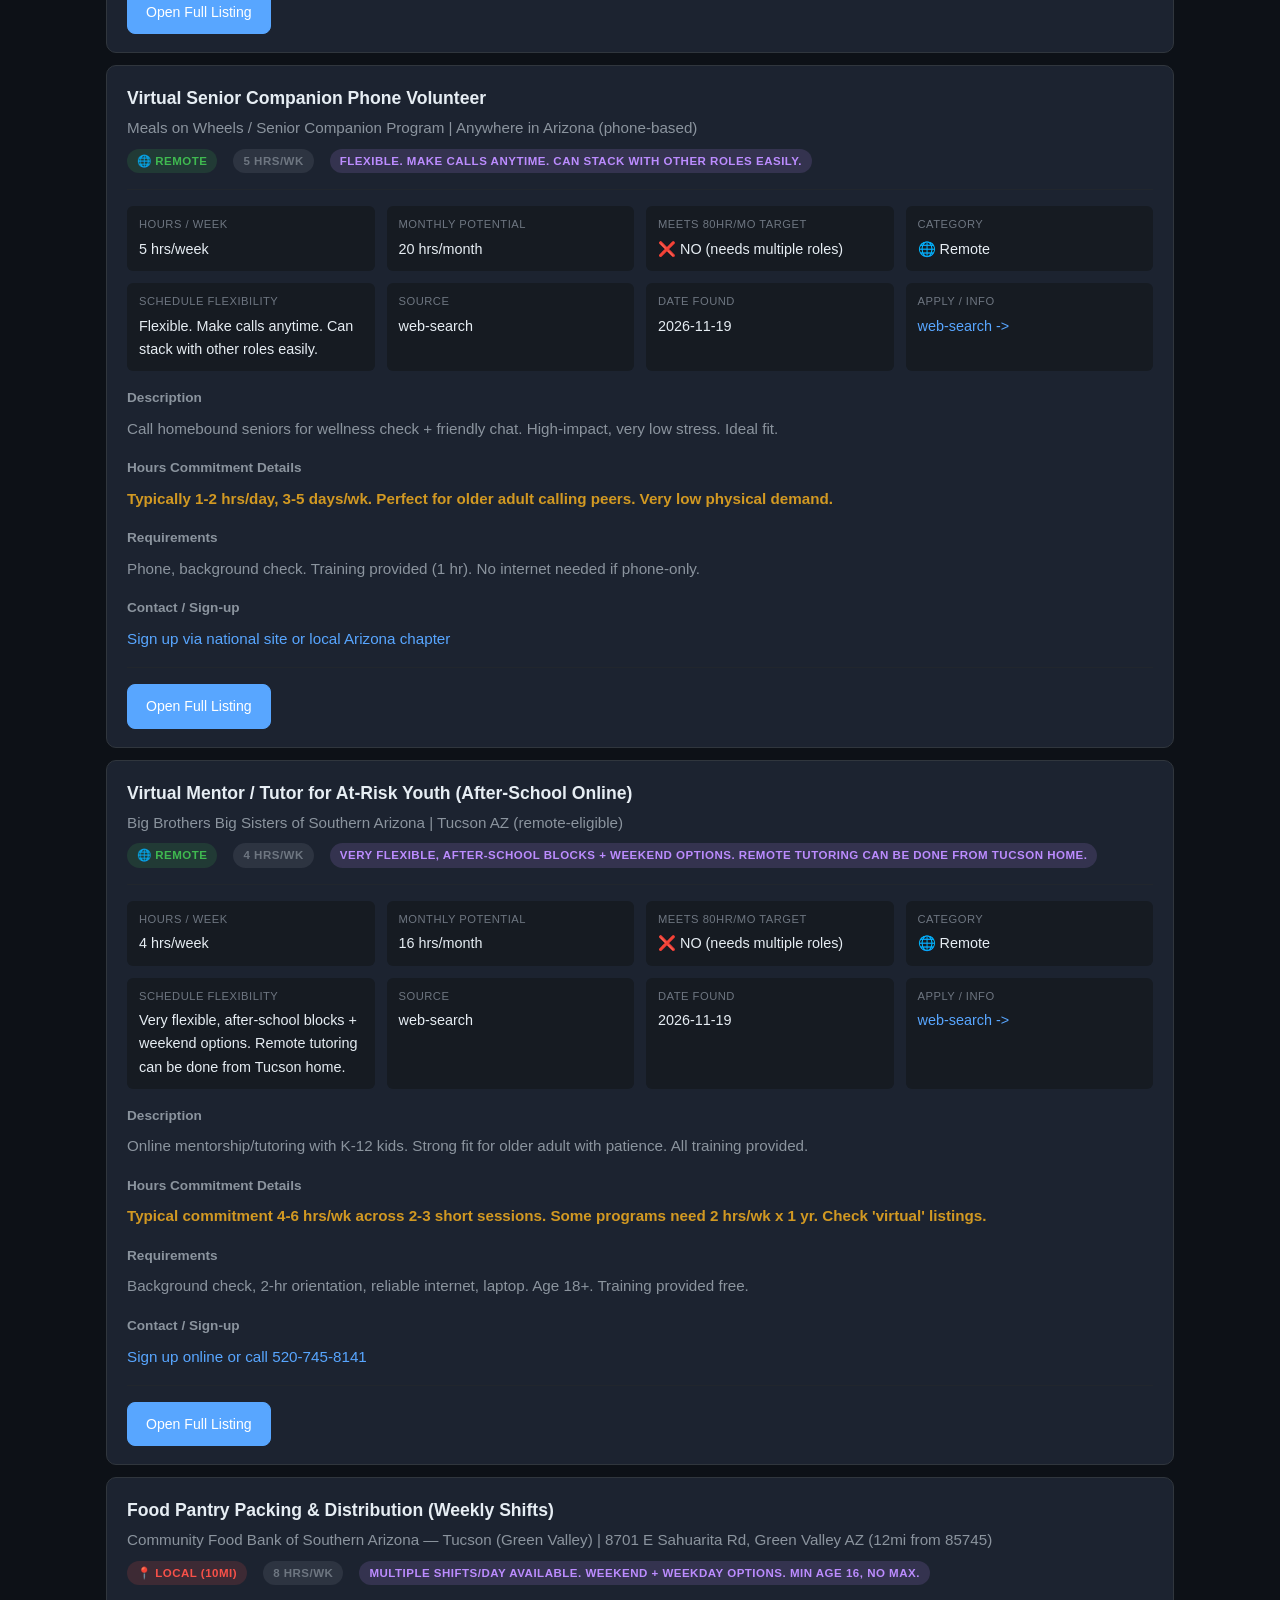
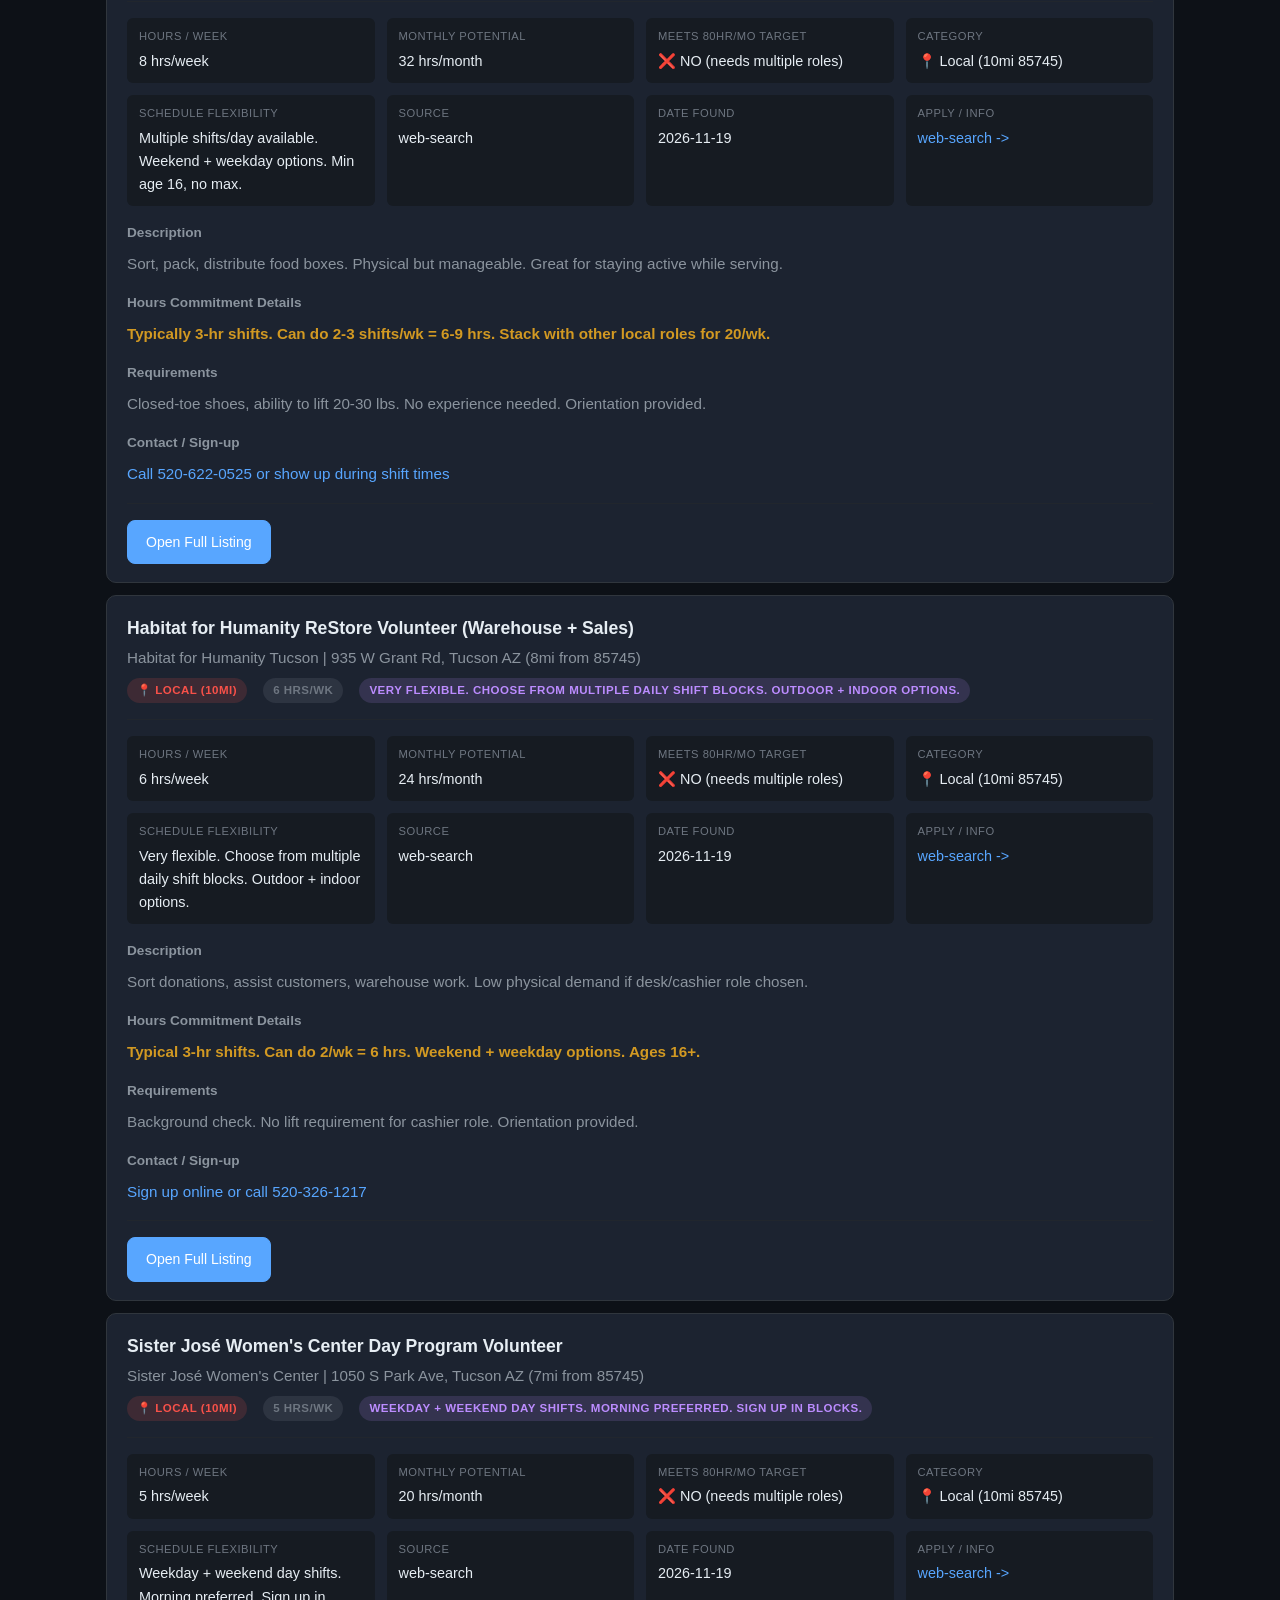
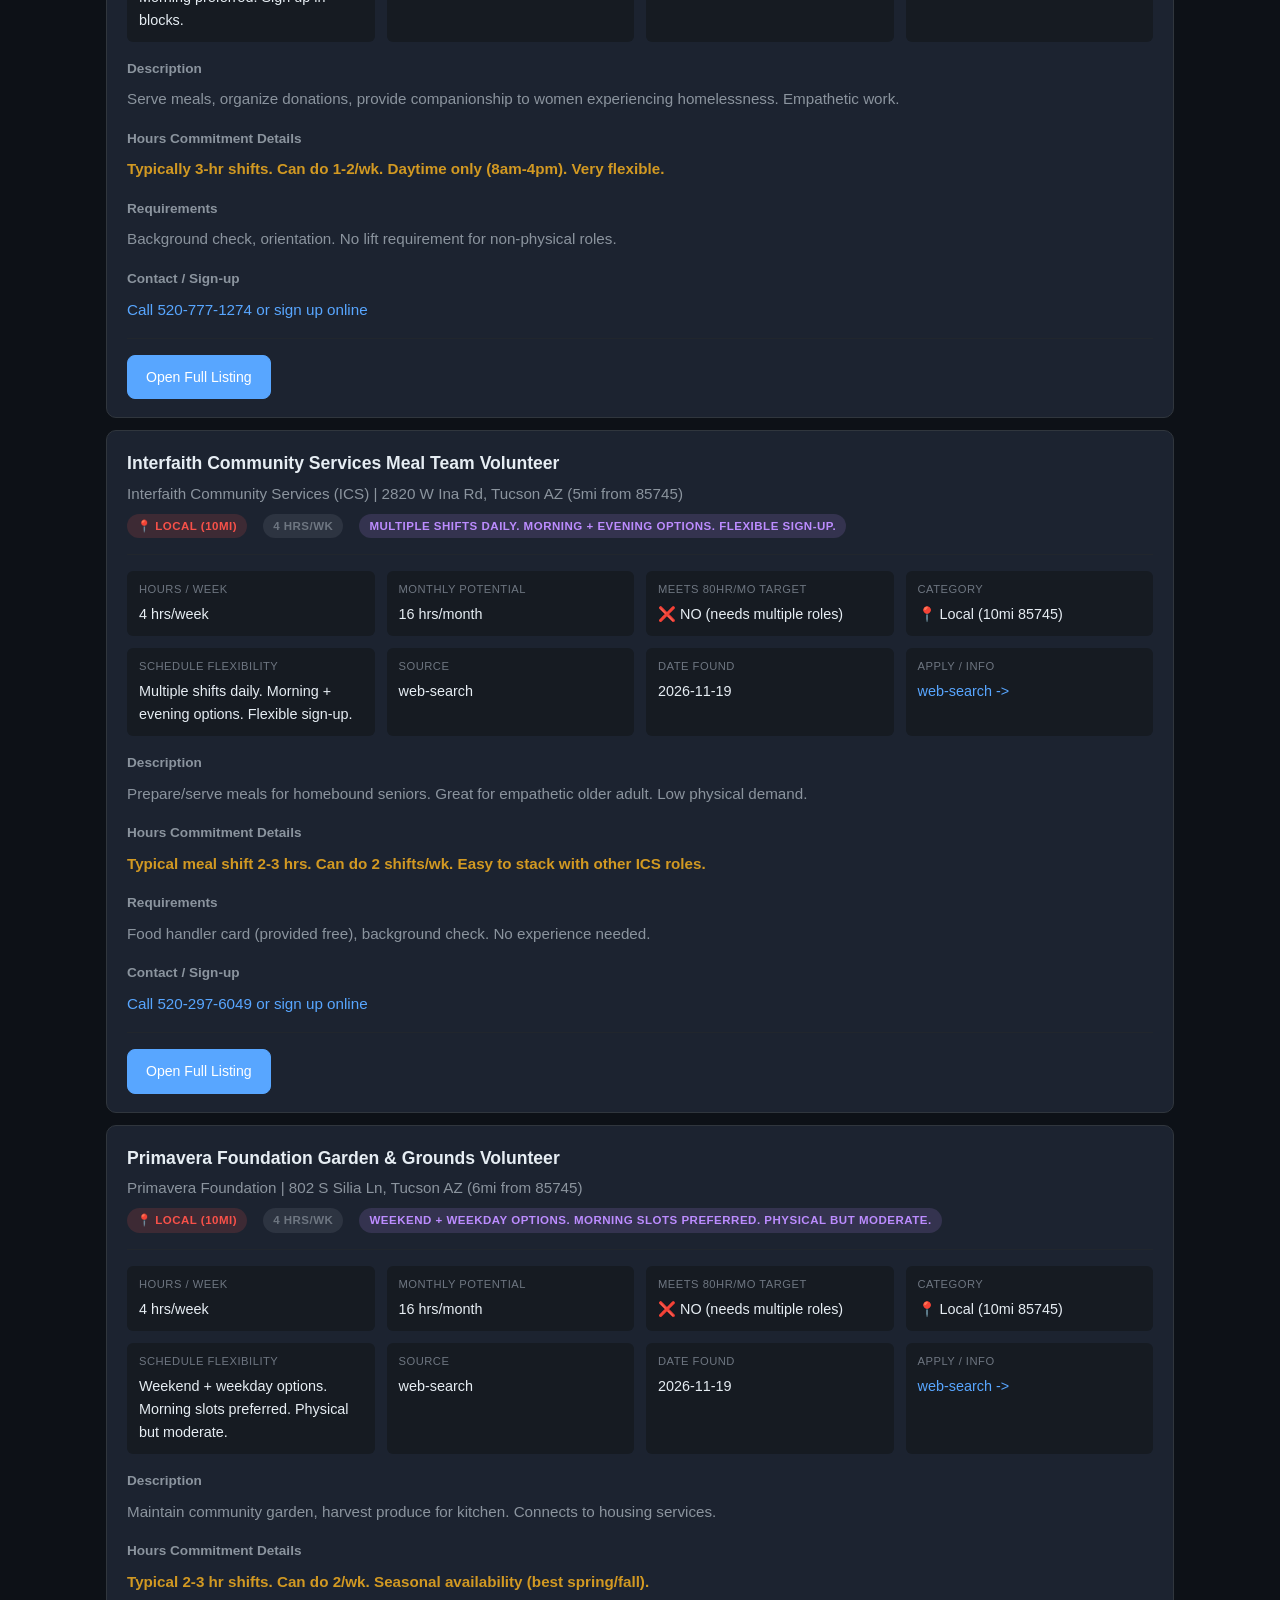
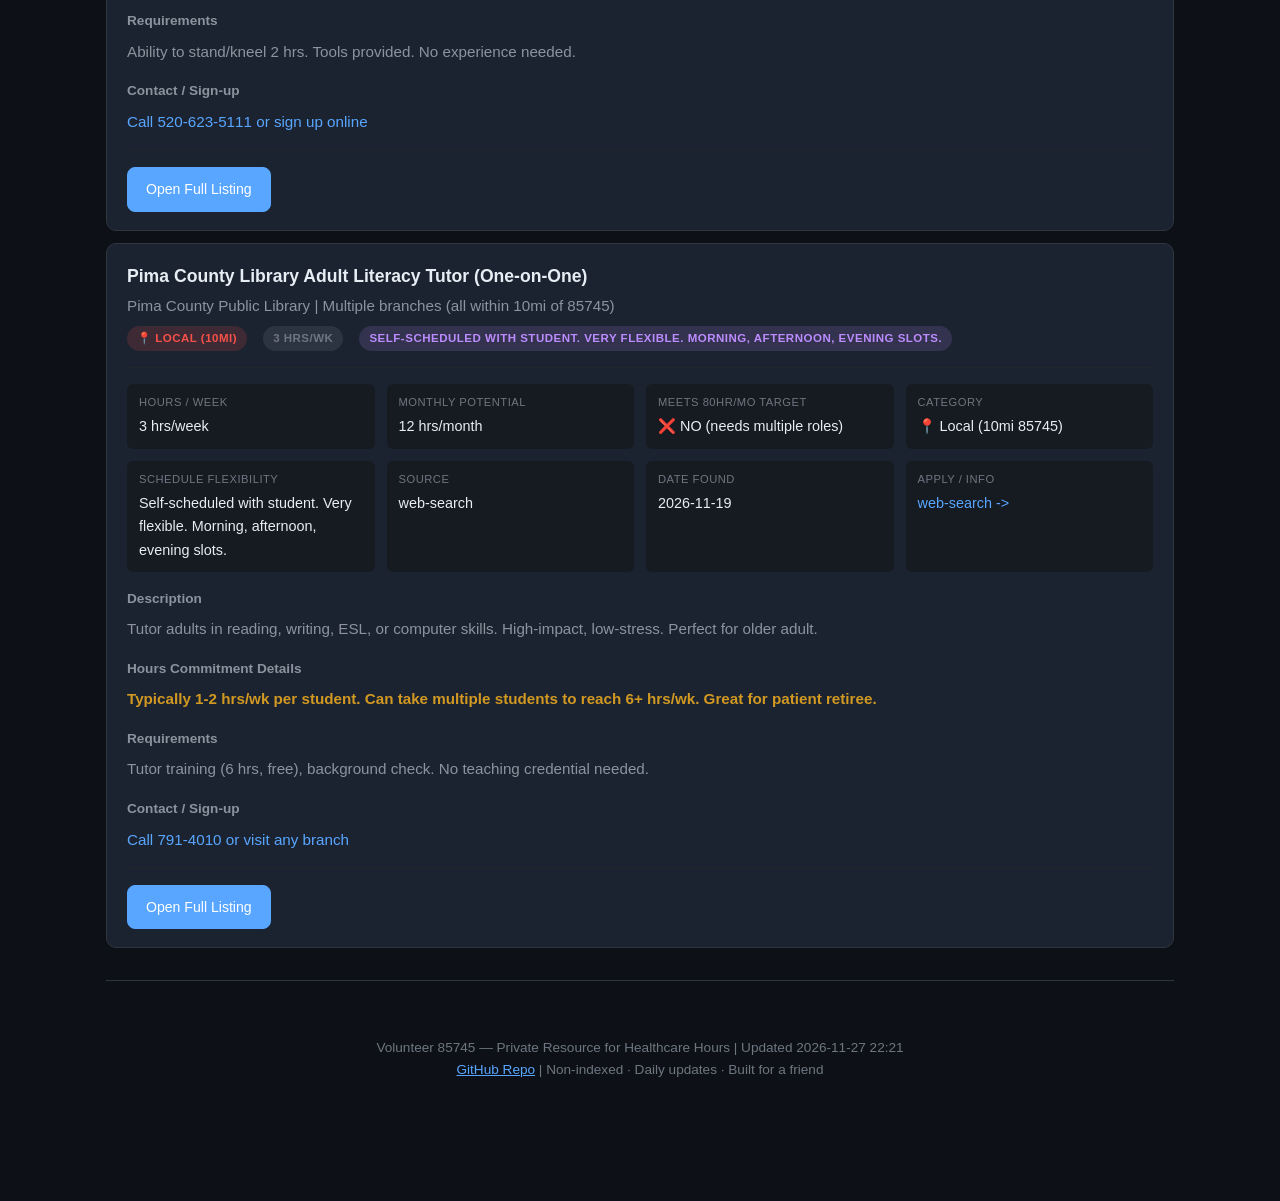
==== commit 945f6171: "Site rebuild: auto-update 2026-11-27" ====
--- a/cycle-2026-11-19.html
+++ b/cycle-2026-11-19.html
@@ -595,7 +595,7 @@
 <button id="backToTop" aria-label="Back to top">^</button>
 <footer>
   <p style="text-align: center; color: var(--text-muted); font-size: 0.85rem; padding: 24px;">
-    Volunteer 85745 — Private Resource for Healthcare Hours | Updated 2026-11-27 22:18
+    Volunteer 85745 — Private Resource for Healthcare Hours | Updated 2026-11-27 22:21
     <br>
     <a href="https://github.com/djphamdev/volunteer85745" style="color: var(--accent);" target="_blank">GitHub Repo</a>
     | Non-indexed · Daily updates · Built for a friend
